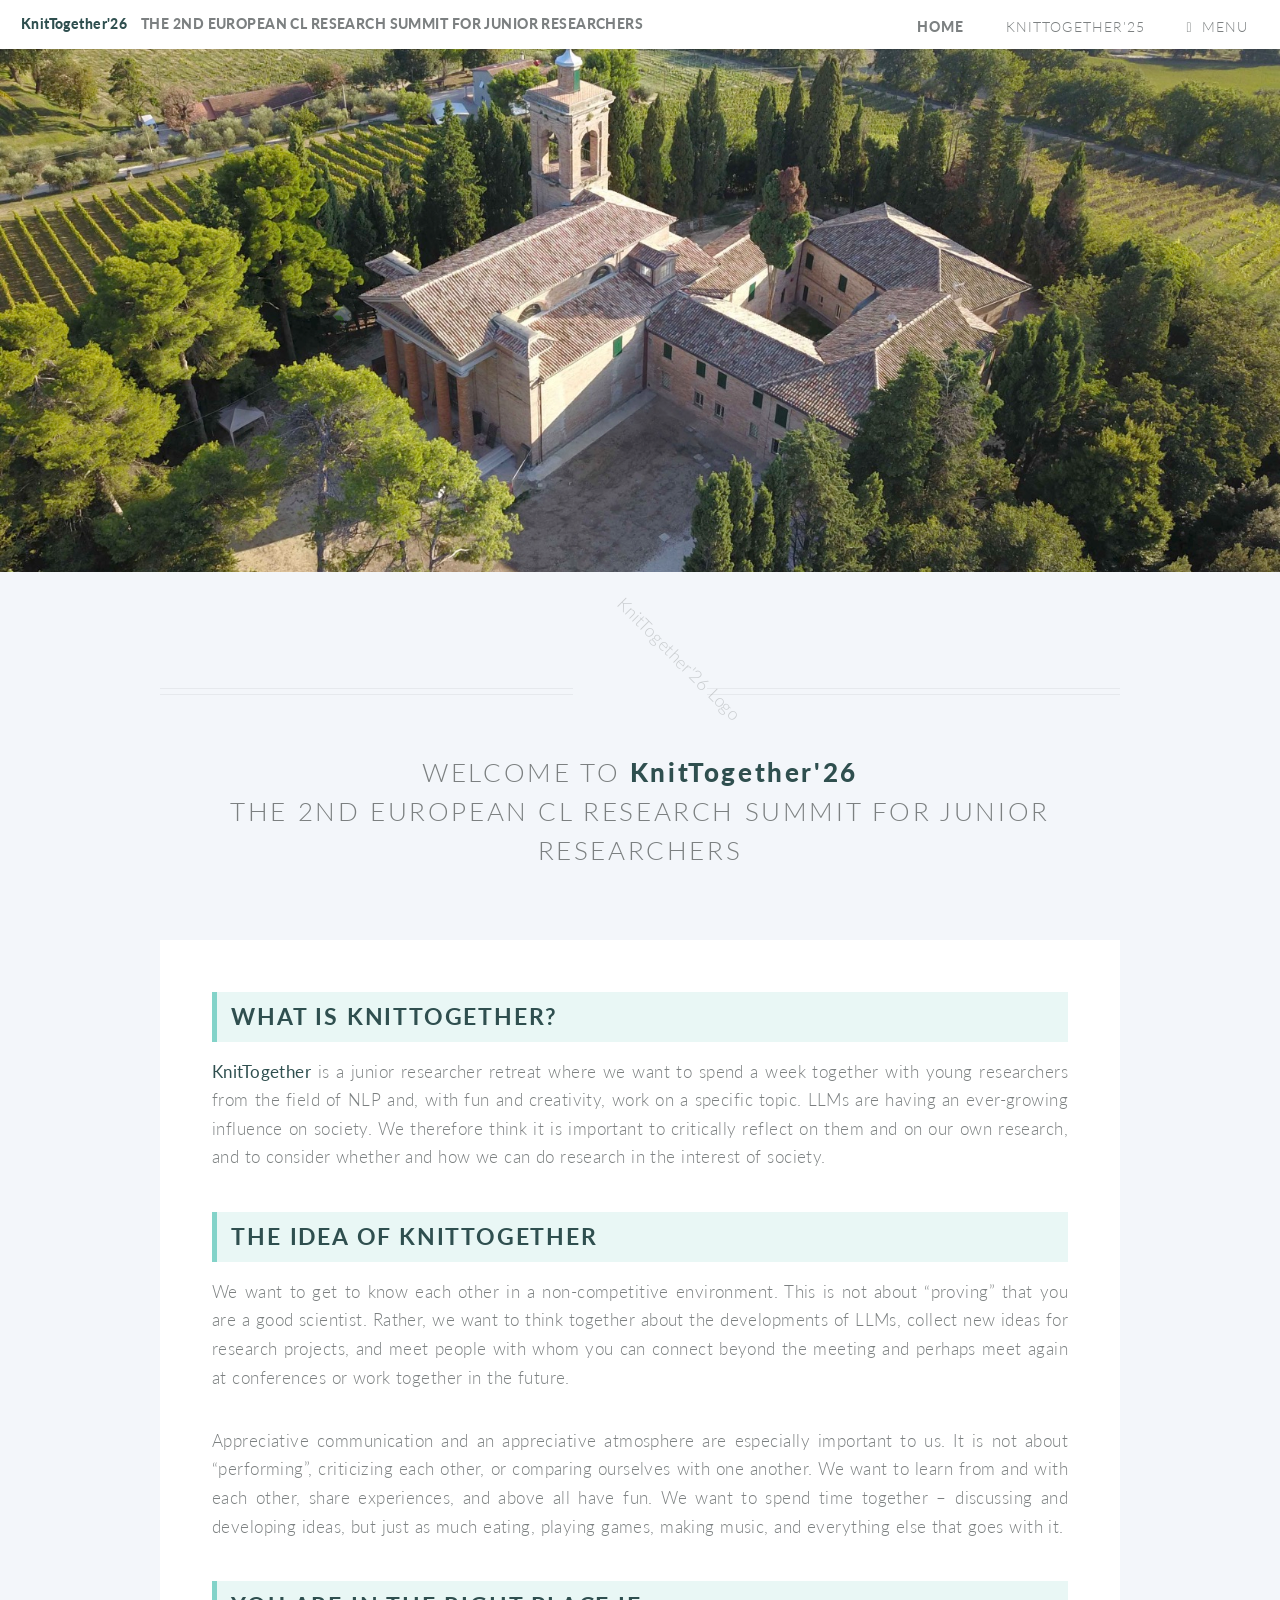
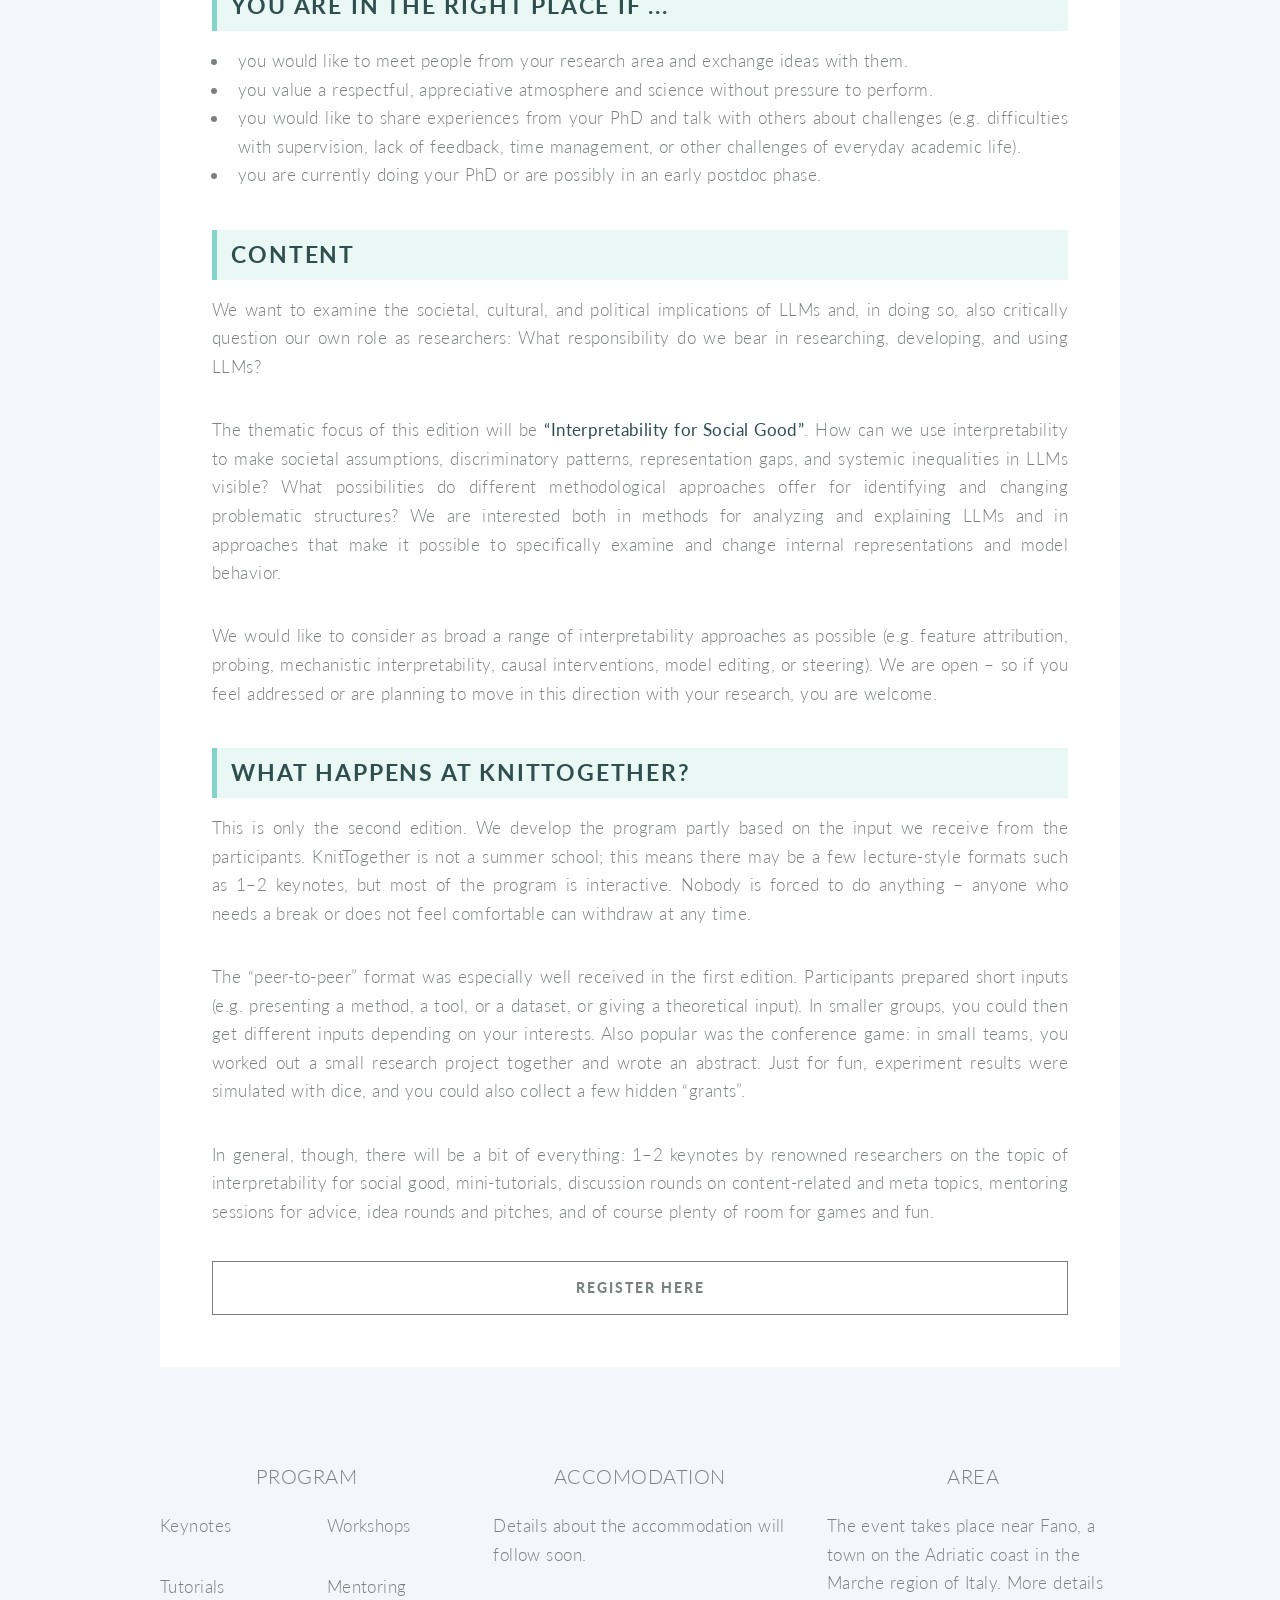
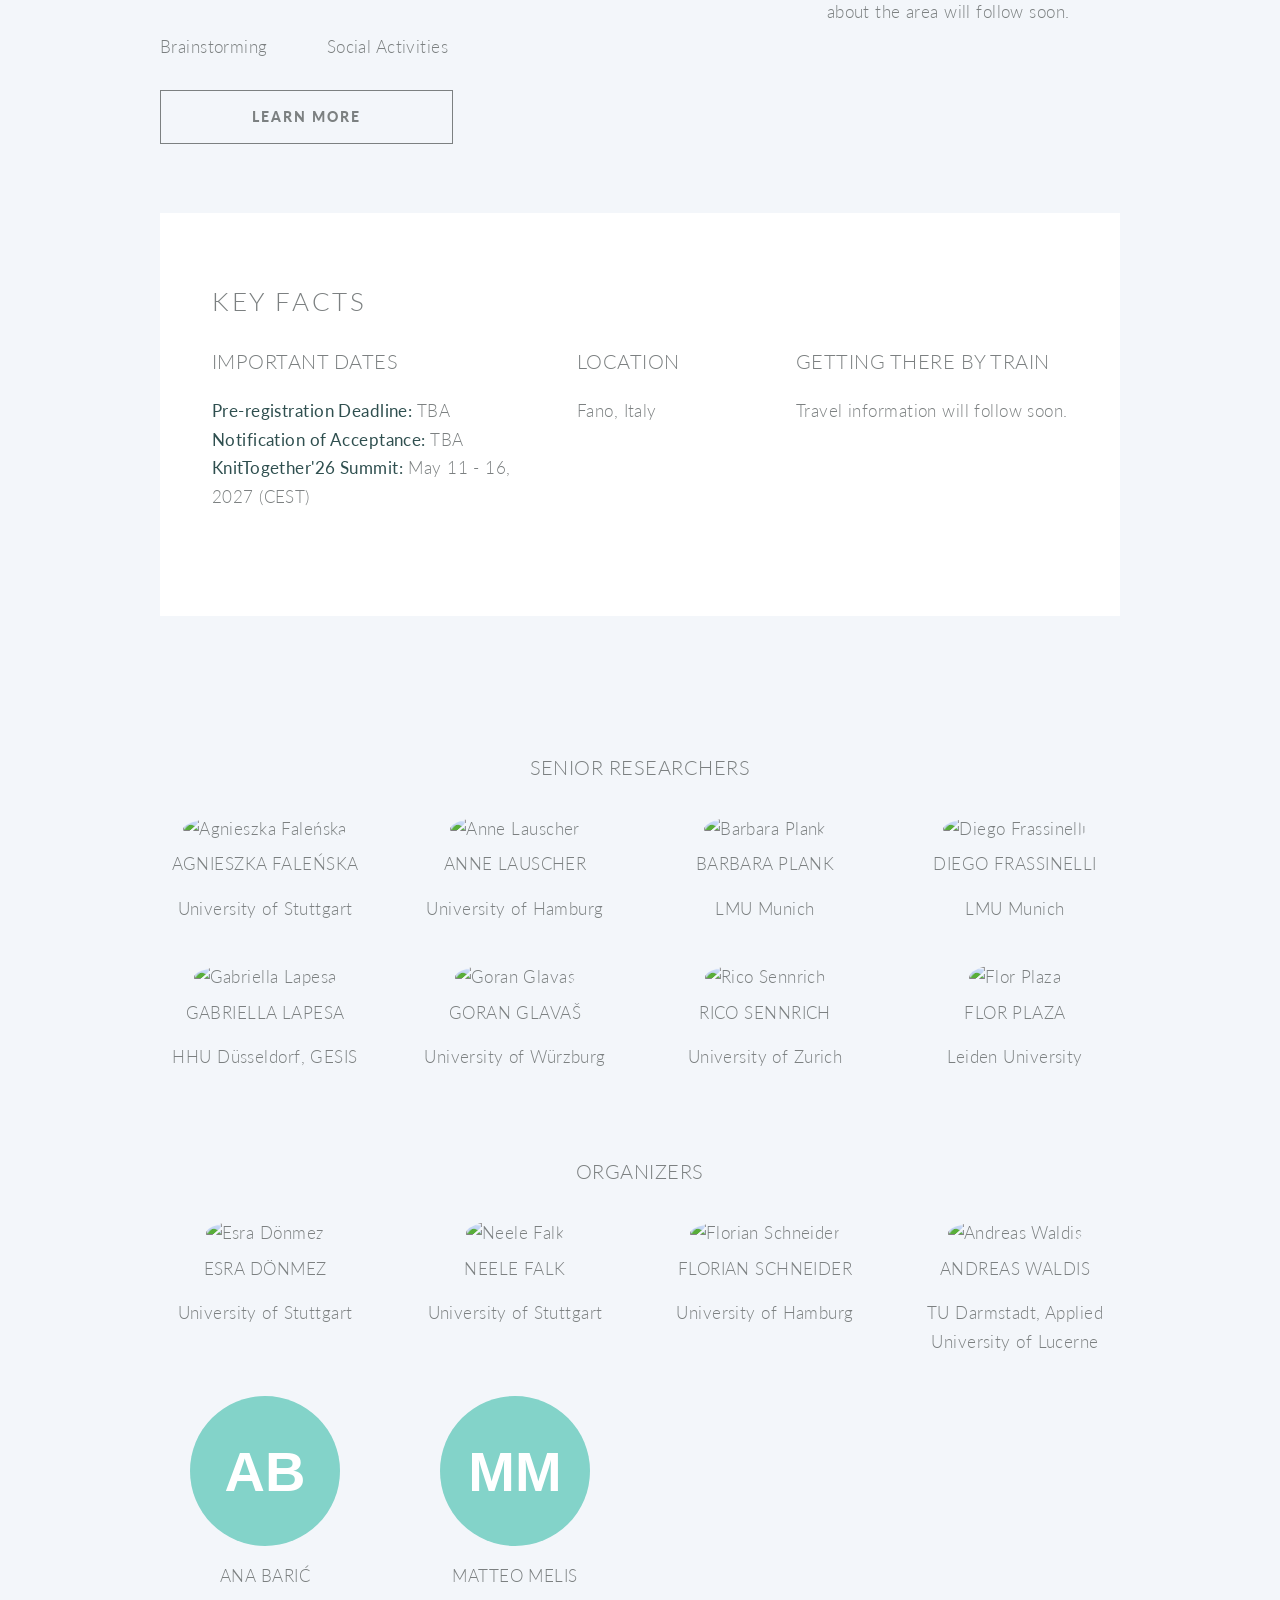
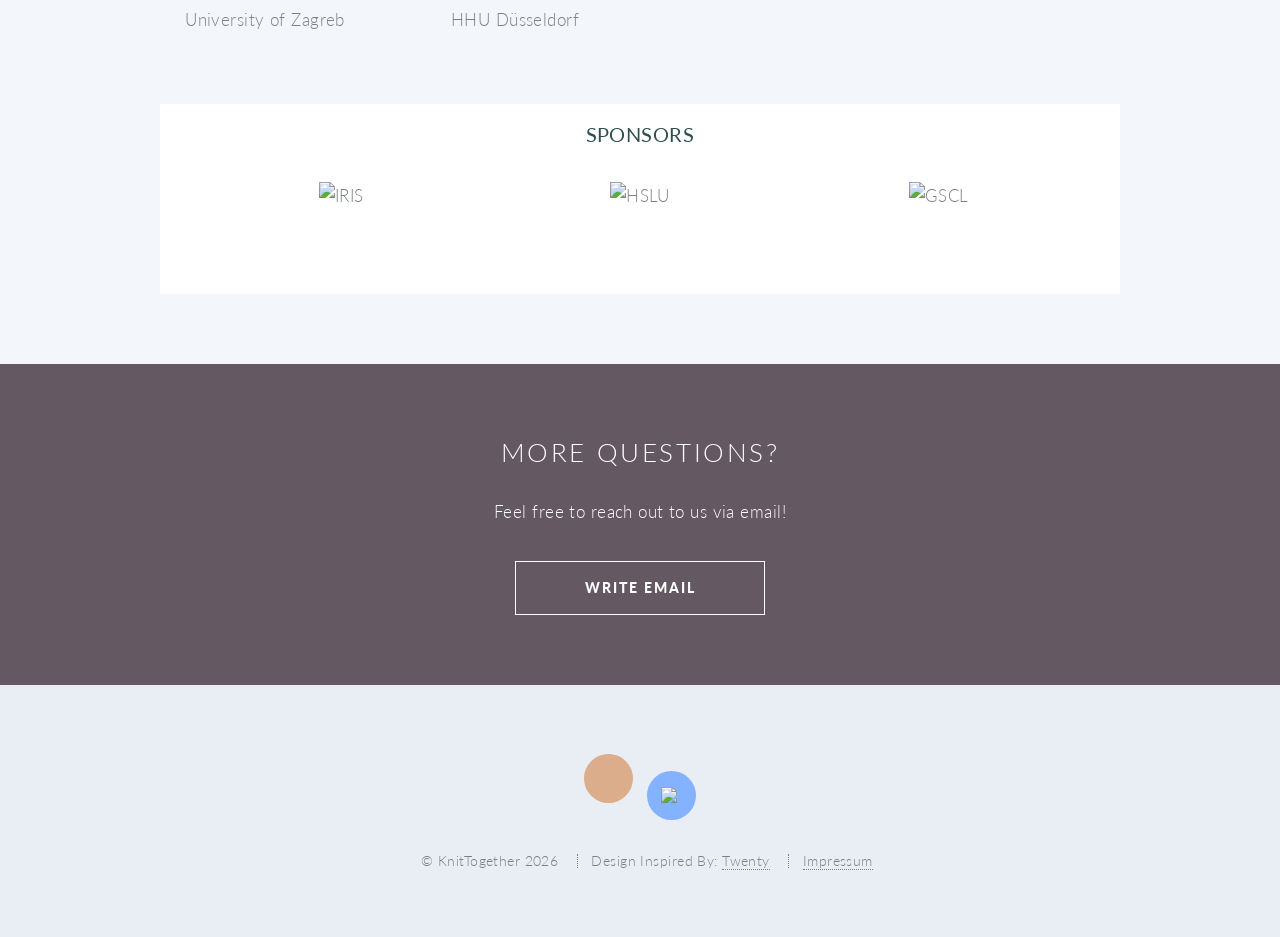
==== index.html @ 00407607 "Update dates to May 11-16, 2027 and location to Fano, Italy Co-Authored-By: Claude Opus 5.5 <noreply" ====
<!DOCTYPE html>
<!--
	Twenty by HTML5 UP
	html5up.net | @ajlkn
	Free for personal and commercial use under the CCA 3.0 license (html5up.net/license)
-->
<html>
  <head>
    <title>KnitTogether'26</title>
    <meta charset="utf-8" />
    <meta name="viewport" content="width=device-width, initial-scale=1, user-scalable=no" />
    <link rel="stylesheet" href="assets/css/main.css" />
    <noscript>
      <link rel="stylesheet" href="assets/css/noscript.css" />
    </noscript>
  </head>

  <body class="index is-preload">
    <div id="page-wrapper">
      <!-- Header -->
      <header id="header">
        <h1 id="logo">
          <a href="index.html">
            <strong style="font-weight: 900; text-transform: none">KnitTogether'26</strong>&nbsp;&nbsp;&nbsp; The 2nd
            European CL Research Summit for Junior Researchers
          </a>
        </h1>
        <nav id="nav">
          <ul>
            <li class="current"><a href="index.html">Home</a></li>
            <li><a href="https://knittogether.github.io/kt25/">KnitTogether'25</a></li>
            <li class="submenu">
              <a href="#">Menu</a>
              <ul>
                <li><a href="program.html">Program</a></li>
                <li><a href="registration.html">Registration</a></li>
              </ul>
            </li>
          </ul>
        </nav>
      </header>

      <!-- Banner -->
      <section id="banner">
        <div class="inner">
          <header>
            <h2 style="text-transform: none">KnitTogether'26</h2>
          </header>
          <p>
            May 11 - 16, 2027
            <br />
            Fano, Italy
            <br />
          </p>
          <footer>
            <ul class="buttons stacked">
              <li>
                <a href="#main" class="button fit scrolly">Tell Me More</a>
              </li>
            </ul>
          </footer>
        </div>
      </section>

      <!-- Main -->
      <article id="main">
        <header class="special container">
          <span>
            <img
              class="icon featured align-with-lines"
              src="images/knot.svg"
              alt="KnitTogether'26 Logo"
              style="top: -2rem; rotate: 45deg"
            />
          </span>
          <h2>
            Welcome to
            <span style="text-transform: none"><strong style="font-weight: 900">KnitTogether'26</strong></span
            ><br />The 2nd European CL Research Summit for Junior Researchers
          </h2>
        </header>

        <section class="wrapper style4 container">
          <div style="text-align: justify">
          <h3 class="desc-heading">What is KnitTogether?</h3>
          <p>
            <strong>KnitTogether</strong> is a junior researcher retreat where we want to spend a week together with
            young researchers from the field of NLP and, with fun and creativity, work on a specific topic. LLMs are
            having an ever-growing influence on society. We therefore think it is important to critically reflect on
            them and on our own research, and to consider whether and how we can do research in the interest of
            society.
          </p>

          <h3 class="desc-heading">The Idea of KnitTogether</h3>
          <p>
            We want to get to know each other in a non-competitive environment. This is not about “proving” that you
            are a good scientist. Rather, we want to think together about the developments of LLMs, collect new ideas
            for research projects, and meet people with whom you can connect beyond the meeting and perhaps meet
            again at conferences or work together in the future.
          </p>
          <p>
            Appreciative communication and an appreciative atmosphere are especially important to us. It is not about
            “performing”, criticizing each other, or comparing ourselves with one another. We want to learn from and
            with each other, share experiences, and above all have fun. We want to spend time together – discussing
            and developing ideas, but just as much eating, playing games, making music, and everything else that goes
            with it.
          </p>

          <h3 class="desc-heading">You are in the right place if ...</h3>
          <ul>
            <li>you would like to meet people from your research area and exchange ideas with them.</li>
            <li>you value a respectful, appreciative atmosphere and science without pressure to perform.</li>
            <li>
              you would like to share experiences from your PhD and talk with others about challenges (e.g.
              difficulties with supervision, lack of feedback, time management, or other challenges of everyday
              academic life).
            </li>
            <li>you are currently doing your PhD or are possibly in an early postdoc phase.</li>
          </ul>

          <h3 class="desc-heading">Content</h3>
          <p>
            We want to examine the societal, cultural, and political implications of LLMs and, in doing so, also
            critically question our own role as researchers: What responsibility do we bear in researching,
            developing, and using LLMs?
          </p>
          <p>
            The thematic focus of this edition will be <strong>“Interpretability for Social Good”</strong>. How can we
            use interpretability to make societal assumptions, discriminatory patterns, representation gaps, and
            systemic inequalities in LLMs visible? What possibilities do different methodological approaches offer
            for identifying and changing problematic structures? We are interested both in methods for analyzing and
            explaining LLMs and in approaches that make it possible to specifically examine and change internal
            representations and model behavior.
          </p>
          <p>
            We would like to consider as broad a range of interpretability approaches as possible (e.g. feature
            attribution, probing, mechanistic interpretability, causal interventions, model editing, or steering).
            We are open – so if you feel addressed or are planning to move in this direction with your research, you
            are welcome.
          </p>

          <h3 class="desc-heading">What Happens at KnitTogether?</h3>
          <p>
            This is only the second edition. We develop the program partly based on the input we receive from the
            participants. KnitTogether is not a summer school; this means there may be a few lecture-style formats
            such as 1–2 keynotes, but most of the program is interactive. Nobody is forced to do anything – anyone
            who needs a break or does not feel comfortable can withdraw at any time.
          </p>
          <p>
            The “peer-to-peer” format was especially well received in the first edition. Participants prepared
            short inputs (e.g. presenting a method, a tool, or a dataset, or giving a theoretical input). In smaller
            groups, you could then get different inputs depending on your interests. Also popular was the
            conference game: in small teams, you worked out a small research project together and wrote an abstract.
            Just for fun, experiment results were simulated with dice, and you could also collect a few hidden
            “grants”.
          </p>
          <p>
            In general, though, there will be a bit of everything: 1–2 keynotes by renowned researchers on the topic
            of interpretability for social good, mini-tutorials, discussion rounds on content-related and meta
            topics, mentoring sessions for advice, idea rounds and pitches, and of course plenty of room for games
            and fun.
          </p>
          </div>
          <footer>
            <a href="registration.html" class="button secondary" style="width: 100%">Register Here</a>
          </footer>
        </section>

        <section class="wrapper style1 container special">
          <div class="row">
            <div class="col-4 col-12-narrower">
              <span class="icon solid featured fa-calendar-week"></span>
              <header>
                <h3>Program</h3>
              </header>
              <div style="text-align: left">
                <div class="row gtr-uniform" style="margin-bottom: 2rem">
                  <div class="col-6 col-12-narrower"><span class="icon solid fa-star"></span> Keynotes</div>
                  <div class="col-6 col-12-narrower"><span class="icon solid fa-tools"></span> Workshops</div>
                </div>
                <div class="row gtr-uniform" style="margin-bottom: 2rem">
                  <div class="col-6 col-12-narrower"><span class="icon solid fa-laptop"></span> Tutorials</div>
                  <div class="col-6 col-12-narrower">
                    <span class="icon solid fa-chalkboard-teacher"></span> Mentoring
                  </div>
                </div>
                <div class="row gtr-uniform">
                  <div class="col-6 col-12-narrower"><span class="icon solid fa-brain"></span> Brainstorming</div>
                  <div class="col-6 col-12-narrower"><span class="icon solid fa-users"></span> Social Activities</div>
                </div>
                <div class="row gtr-uniform">
                  <div class="col-12 col-12-narrower">
                    <a href="program.html" class="button secondary" style="width: 100%">Learn More</a>
                  </div>
                </div>
              </div>
            </div>
            <div class="col-4 col-12-narrower">
              <span class="icon solid featured fa-home"></span>
              <header>
                <h3>Accomodation</h3>
              </header>
              <p style="text-align: left">Details about the accommodation will follow soon.</p>
            </div>
            <div class="col-4 col-12-narrower">
              <span class="icon solid featured fa-map-marker-alt"></span>
              <header>
                <h3>Area</h3>
              </header>
              <p style="text-align: left">
                The event takes place near Fano, a town on the Adriatic coast in the Marche region of Italy. More
                details about the area will follow soon.
              </p>
            </div>
          </div>
        </section>

        <section class="wrapper style3 container special-alt">
          <header>
            <h2>Key Facts</h2>
          </header>
          <div class="row gtr-50 aln-center">
            <div class="col-5 col-12-narrower">
              <h3><span class="icon solid fa-calendar"></span> Important Dates</h3>
              <p>
                <strong>Pre-registration Deadline:</strong> TBA
                <br />
                <strong>Notification of Acceptance:</strong> TBA
                <br />
                <strong>KnitTogether'26 Summit:</strong> May 11 - 16, 2027 (CEST)
              </p>
            </div>
            <div class="col-3 col-12-narrower imp-narrower">
              <h3><span class="icon solid fa-location-arrow"></span> Location</h3>
              <p>
                Fano, Italy
              </p>
            </div>
            <div class="col-4 col-12-narrower imp-narrower">
              <h3><span class="icon solid fa-train"></span> Getting There By Train</h3>
              <p>Travel information will follow soon.</p>
            </div>
          </div>
        </section>
      </article>

      <!-- Mentors -->
      <section class="wrapper style1 container" style="padding-top: 1rem">
        <div class="row gtr-uniform" style="margin-bottom: 2rem">
          <div class="col-12" style="text-align: center">
            <h3>Senior Researchers</h3>
          </div>
        </div>
        <div id="senior-researchers" class="row gtr-uniform" style="margin-bottom: 2rem">
          <div class="senior col-3" style="text-align: center">
            <img src="images/agnieszka_falenska.jpg" alt="Agnieszka Faleńska" class="organizer-img" />
            <h4>Agnieszka Faleńska</h4>
            <p>University of Stuttgart</p>
          </div>
          <div class="senior col-3" style="text-align: center">
            <img src="images/anne_lauscher.jpg" alt="Anne Lauscher" class="organizer-img" />
            <h4>Anne Lauscher</h4>
            <p>University of Hamburg</p>
          </div>
          <div class="senior col-3" style="text-align: center">
            <img src="images/barbara_plank.jpg" alt="Barbara Plank" class="organizer-img" />
            <h4>Barbara Plank</h4>
            <p>LMU Munich</p>
          </div>
          <div class="senior col-3" style="text-align: center">
            <img src="images/diego_frassinelli.png" alt="Diego Frassinelli" class="organizer-img" />
            <h4>Diego Frassinelli</h4>
            <p>LMU Munich</p>
          </div>
          <div class="senior col-3" style="text-align: center">
            <img src="images/gabriella_lapesa.jpg" alt="Gabriella Lapesa" class="organizer-img" />
            <h4>Gabriella Lapesa</h4>
            <p>HHU Düsseldorf, GESIS</p>
          </div>
          <div class="senior col-3" style="text-align: center">
            <img src="images/goran_glavas.jpg" alt="Goran Glavaš" class="organizer-img" />
            <h4>Goran Glavaš</h4>
            <p>University of Würzburg</p>
          </div>
          <div class="senior col-3" style="text-align: center">
            <img src="images/rico_sennrich.jpeg" alt="Rico Sennrich" class="organizer-img" />
            <h4>Rico Sennrich</h4>
            <p>University of Zurich</p>
          </div>
          <div class="senior col-3" style="text-align: center">
            <img src="images/flor_plaza.png" alt="Flor Plaza" class="organizer-img" />
            <h4>Flor Plaza</h4>
            <p>Leiden University</p>
          </div>
        </div>
      </section>

      <!-- ORGANIZERS -->
      <section class="wrapper style1 container" style="padding-top: 1rem">
        <div class="row gtr-uniform" style="margin-bottom: 2rem">
          <div class="col-12" style="text-align: center">
            <h3>Organizers</h3>
          </div>
        </div>
        <div id="organizers" class="row gtr-uniform" style="margin-bottom: 2rem">
          <div class="organizer col-3" style="text-align: center">
            <img src="images/esra.jpg" alt="Esra Dönmez" class="organizer-img" />
            <h4>Esra Dönmez</h4>
            <p>University of Stuttgart</p>
          </div>
          <div class="organizer col-3" style="text-align: center">
            <img src="images/neele.jpeg" alt="Neele Falk" class="organizer-img" />
            <h4>Neele Falk</h4>
            <p>University of Stuttgart</p>
          </div>
          <div class="organizer col-3" style="text-align: center">
            <img src="images/florian.png" alt="Florian Schneider" class="organizer-img" />
            <h4>Florian Schneider</h4>
            <p>University of Hamburg</p>
          </div>
          <div class="organizer col-3" style="text-align: center">
            <img src="images/andreas.jpg" alt="Andreas Waldis" class="organizer-img" />
            <h4>Andreas Waldis</h4>
            <p>TU Darmstadt, Applied University of Lucerne</p>
          </div>
          <div class="organizer col-3" style="text-align: center">
            <img src="images/ana_baric.svg" alt="Ana Barić" class="organizer-img" />
            <h4>Ana Barić</h4>
            <p>University of Zagreb</p>
          </div>
          <div class="organizer col-3" style="text-align: center">
            <img src="images/matteo_melis.svg" alt="Matteo Melis" class="organizer-img" />
            <h4>Matteo Melis</h4>
            <p>HHU Düsseldorf</p>
          </div>
        </div>
      </section>

      <!-- SPONSORS -->
      <section class="wrapper style4 container" style="padding-top: 1rem">
        <div class="row gtr-uniform" style="margin-bottom: 2rem">
          <div class="col-12" style="text-align: center">
            <h3>Sponsors</h3>
          </div>
        </div>
        <div class="row gtr-uniform" style="margin-bottom: 2rem">
          <div class="col-4">
            <div class="sponsor-container">
              <img src="images/iris_logo.png" alt="IRIS" class="sponsor-img" />
            </div>
          </div>
          <div class="col-4">
            <div class="sponsor-container">
              <img src="images/HSLU_logo.png" alt="HSLU" class="sponsor-img" />
            </div>
          </div>
          <div class="col-4">
            <div class="sponsor-container">
              <img src="images/gscl_logo.svg" alt="GSCL" class="sponsor-img" />
            </div>
          </div>
        </div>
      </section>

      <section id="cta">
        <header>
          <h2>More questions?</h2>
          <p>Feel free to reach out to us via email!</p>
        </header>
        <footer>
          <ul class="buttons">
            <li>
              <a href="mailto:knittogethernlp@gmail.com" class="button secondary">Write Email</a>
            </li>
          </ul>
        </footer>
      </section>

      <!-- Footer -->
      <footer id="footer">
        <ul class="icons">
          <li>
            <a href="https://github.com/knittogether2/kt26" class="icon brands circle fa-github"
              ><span class="label">Github</span></a
            >
          </li>
          <li>
            <a href="https://bsky.app/profile/knittogethernlp.bsky.social" class="icon circle bluesky">
              <span class="label">BlueSky</span>
              <img src="images/bluesky_logo.svg" alt="BlueSky" />
            </a>
          </li>
        </ul>
        <ul class="copyright">
          <li>&copy; KnitTogether 2026</li>
          <li>Design Inspired By: <a href="https://html5up.net/twenty">Twenty</a></li>
          <li><a href="impressum.html">Impressum</a></li>
        </ul>
      </footer>
    </div>

    <!-- Scripts -->
    <script src="assets/js/jquery.min.js"></script>
    <script src="assets/js/jquery.dropotron.min.js"></script>
    <script src="assets/js/jquery.scrolly.min.js"></script>
    <script src="assets/js/jquery.scrollex.min.js"></script>
    <script src="assets/js/browser.min.js"></script>
    <script src="assets/js/breakpoints.min.js"></script>
    <script src="assets/js/util.js"></script>
    <script src="assets/js/main.js"></script>

    <script>
      $(document).ready(function () {
        function shufflePeople(containerId, peopleClass) {
          var people = $(containerId + " " + peopleClass).get();

          // Shuffle the array using Fisher-Yates algorithm
          for (var i = people.length - 1; i > 0; i--) {
            var j = Math.floor(Math.random() * (i + 1));
            var temp = people[i];
            people[i] = people[j];
            people[j] = temp;
          }

          $(containerId).addClass("shuffling");

          setTimeout(function () {
            $.each(people, function (index, senior) {
              $(containerId).append(senior);
            });
            $(containerId).removeClass("shuffling");
          }, 300);
        }

        setInterval(function () {
          shufflePeople("#senior-researchers", ".senior");
        }, 10000);

        setInterval(function () {
          shufflePeople("#organizers", ".organizer");
        }, 10000);
      });
    </script>
  </body>
</html>
---- assets/css/main.css ----
@import url("fontawesome-all.min.css");
@import url("https://fonts.googleapis.com/css?family=Lato:300,400,900");

/*
	Twenty by HTML5 UP
	html5up.net | @ajlkn
	Free for personal and commercial use under the CCA 3.0 license (html5up.net/license)
*/

html,
body,
div,
span,
applet,
object,
iframe,
h1,
h2,
h3,
h4,
h5,
h6,
p,
blockquote,
pre,
a,
abbr,
acronym,
address,
big,
cite,
code,
del,
dfn,
em,
img,
ins,
kbd,
q,
s,
samp,
small,
strike,
strong,
sub,
sup,
tt,
var,
b,
u,
i,
center,
dl,
dt,
dd,
ol,
ul,
li,
fieldset,
form,
label,
legend,
table,
caption,
tbody,
tfoot,
thead,
tr,
th,
td,
article,
aside,
canvas,
details,
embed,
figure,
figcaption,
footer,
header,
hgroup,
menu,
nav,
output,
ruby,
section,
summary,
time,
mark,
audio,
video {
  margin: 0;
  padding: 0;
  border: 0;
  font-size: 100%;
  font: inherit;
  vertical-align: baseline;
}

article,
aside,
details,
figcaption,
figure,
footer,
header,
hgroup,
menu,
nav,
section {
  display: block;
}

body {
  line-height: 1;
}

ol,
ul {
  list-style: none;
}

blockquote,
q {
  quotes: none;
}

blockquote:before,
blockquote:after,
q:before,
q:after {
  content: "";
  content: none;
}

table {
  border-collapse: collapse;
  border-spacing: 0;
}

body {
  -webkit-text-size-adjust: none;
}

mark {
  background-color: transparent;
  color: inherit;
}

input::-moz-focus-inner {
  border: 0;
  padding: 0;
}

input,
select,
textarea {
  -moz-appearance: none;
  -webkit-appearance: none;
  -ms-appearance: none;
  appearance: none;
}

/* Basic */

html {
  box-sizing: border-box;
}

*,
*:before,
*:after {
  box-sizing: inherit;
}

body {
  background: #f3f6fa;
}

body.is-preload *,
body.is-preload *:before,
body.is-preload *:after {
  -moz-animation: none !important;
  -webkit-animation: none !important;
  -ms-animation: none !important;
  animation: none !important;
  -moz-transition: none !important;
  -webkit-transition: none !important;
  -ms-transition: none !important;
  transition: none !important;
}

body,
input,
select,
textarea {
  color: #7c8081;
  font-family: "Lato", sans-serif;
  font-size: 15pt;
  font-weight: 300;
  letter-spacing: 0.025em;
  line-height: 1.75em;
}

a {
  -moz-transition: color 0.2s ease-in-out, border-color 0.2s ease-in-out, background-color 0.2s ease-in-out;
  -webkit-transition: color 0.2s ease-in-out, border-color 0.2s ease-in-out, background-color 0.2s ease-in-out;
  -ms-transition: color 0.2s ease-in-out, border-color 0.2s ease-in-out, background-color 0.2s ease-in-out;
  transition: color 0.2s ease-in-out, border-color 0.2s ease-in-out, background-color 0.2s ease-in-out;
  color: #3fb1a3;
  text-decoration: none;
  border-bottom: dotted 1px;
}

a:hover {
  border-bottom-color: transparent;
}

strong,
b {
  font-weight: 400;
  color: darkslategray;
}

p,
ul,
ol,
dl,
table,
blockquote {
  margin: 0 0 2em 0;
}

h1,
h2,
h3,
h4,
h5,
h6 {
  color: inherit;
  font-weight: 300;
  line-height: 1.75em;
  margin-bottom: 1em;
  text-transform: uppercase;
}

h1 a,
h2 a,
h3 a,
h4 a,
h5 a,
h6 a {
  color: inherit;
  text-decoration: none;
  border: 0;
}

h2 {
  font-size: 1.5em;
  letter-spacing: 0.1em;
}

h3 {
  font-size: 1.15em;
  letter-spacing: 0.025em;
}

sub {
  font-size: 0.8em;
  position: relative;
  top: 0.5em;
}

sup {
  font-size: 0.8em;
  position: relative;
  top: -0.5em;
}

hr {
  border-top: solid 1px rgba(124, 128, 129, 0.2);
  border: 0;
  margin-bottom: 1.5em;
}

blockquote {
  border-left: solid 0.5em rgba(124, 128, 129, 0.2);
  font-style: italic;
  padding: 1em 0 1em 2em;
}

/* Container */

.container {
  margin: 0 auto;
  max-width: 100%;
  width: 1400px;
}

.container.medium {
  width: 1050px;
}

@media screen and (max-width: 1680px) {
  .container {
    width: 1200px;
  }

  .container.medium {
    width: 900px;
  }
}

@media screen and (max-width: 1280px) {
  .container {
    width: 960px;
  }

  .container.medium {
    width: 735px;
  }
}

@media screen and (max-width: 980px) {
  .container {
    width: 95%;
  }

  .container.medium {
    width: 71.25%;
  }
}

@media screen and (max-width: 840px) {
  .container {
    width: 95%;
  }

  .container.medium {
    width: 95%;
  }
}

@media screen and (max-width: 736px) {
  .container {
    width: 100%;
  }

  .container.medium {
    width: 100%;
  }
}

/* Row */

.row {
  display: flex;
  flex-wrap: wrap;
  box-sizing: border-box;
  align-items: stretch;
}

.row > * {
  box-sizing: border-box;
}

.row.gtr-uniform > * > :last-child {
  margin-bottom: 0;
}

.row.aln-left {
  justify-content: flex-start;
}

.row.aln-center {
  justify-content: center;
}

.row.aln-right {
  justify-content: flex-end;
}

.row.aln-top {
  align-items: flex-start;
}

.row.aln-middle {
  align-items: center;
}

.row.aln-bottom {
  align-items: flex-end;
}

.row > .imp {
  order: -1;
}

.row > .col-1 {
  width: 8.33333%;
}

.row > .off-1 {
  margin-left: 8.33333%;
}

.row > .col-2 {
  width: 16.66667%;
}

.row > .off-2 {
  margin-left: 16.66667%;
}

.row > .col-3 {
  width: 25%;
}

.row > .off-3 {
  margin-left: 25%;
}

.row > .col-4 {
  width: 33.33333%;
}

.row > .off-4 {
  margin-left: 33.33333%;
}

.row > .col-5 {
  width: 41.66667%;
}

.row > .off-5 {
  margin-left: 41.66667%;
}

.row > .col-6 {
  width: 50%;
}

.row > .off-6 {
  margin-left: 50%;
}

.row > .col-7 {
  width: 58.33333%;
}

.row > .off-7 {
  margin-left: 58.33333%;
}

.row > .col-8 {
  width: 66.66667%;
}

.row > .off-8 {
  margin-left: 66.66667%;
}

.row > .col-9 {
  width: 75%;
}

.row > .off-9 {
  margin-left: 75%;
}

.row > .col-10 {
  width: 83.33333%;
}

.row > .off-10 {
  margin-left: 83.33333%;
}

.row > .col-11 {
  width: 91.66667%;
}

.row > .off-11 {
  margin-left: 91.66667%;
}

.row > .col-12 {
  width: 100%;
}

.row > .off-12 {
  margin-left: 100%;
}

.row.gtr-0 {
  margin-top: 0px;
  margin-left: 0px;
}

.row.gtr-0 > * {
  padding: 0px 0 0 0px;
}

.row.gtr-0.gtr-uniform {
  margin-top: 0px;
}

.row.gtr-0.gtr-uniform > * {
  padding-top: 0px;
}

.row.gtr-25 {
  margin-top: -12.5px;
  margin-left: -12.5px;
}

.row.gtr-25 > * {
  padding: 12.5px 0 0 12.5px;
}

.row.gtr-25.gtr-uniform {
  margin-top: -12.5px;
}

.row.gtr-25.gtr-uniform > * {
  padding-top: 12.5px;
}

.row.gtr-50 {
  margin-top: -25px;
  margin-left: -25px;
}

.row.gtr-50 > * {
  padding: 25px 0 0 25px;
}

.row.gtr-50.gtr-uniform {
  margin-top: -25px;
}

.row.gtr-50.gtr-uniform > * {
  padding-top: 25px;
}

.row {
  margin-top: -50px;
  margin-left: -50px;
}

.row > * {
  padding: 50px 0 0 50px;
}

.row.gtr-uniform {
  margin-top: -50px;
}

.row.gtr-uniform > * {
  padding-top: 50px;
}

.row.gtr-150 {
  margin-top: -75px;
  margin-left: -75px;
}

.row.gtr-150 > * {
  padding: 75px 0 0 75px;
}

.row.gtr-150.gtr-uniform {
  margin-top: -75px;
}

.row.gtr-150.gtr-uniform > * {
  padding-top: 75px;
}

.row.gtr-200 {
  margin-top: -100px;
  margin-left: -100px;
}

.row.gtr-200 > * {
  padding: 100px 0 0 100px;
}

.row.gtr-200.gtr-uniform {
  margin-top: -100px;
}

.row.gtr-200.gtr-uniform > * {
  padding-top: 100px;
}

@media screen and (max-width: 1680px) {
  .row {
    display: flex;
    flex-wrap: wrap;
    box-sizing: border-box;
    align-items: stretch;
  }

  .row > * {
    box-sizing: border-box;
  }

  .row.gtr-uniform > * > :last-child {
    margin-bottom: 0;
  }

  .row.aln-left {
    justify-content: flex-start;
  }

  .row.aln-center {
    justify-content: center;
  }

  .row.aln-right {
    justify-content: flex-end;
  }

  .row.aln-top {
    align-items: flex-start;
  }

  .row.aln-middle {
    align-items: center;
  }

  .row.aln-bottom {
    align-items: flex-end;
  }

  .row > .imp-wide {
    order: -1;
  }

  .row > .col-1-wide {
    width: 8.33333%;
  }

  .row > .off-1-wide {
    margin-left: 8.33333%;
  }

  .row > .col-2-wide {
    width: 16.66667%;
  }

  .row > .off-2-wide {
    margin-left: 16.66667%;
  }

  .row > .col-3-wide {
    width: 25%;
  }

  .row > .off-3-wide {
    margin-left: 25%;
  }

  .row > .col-4-wide {
    width: 33.33333%;
  }

  .row > .off-4-wide {
    margin-left: 33.33333%;
  }

  .row > .col-5-wide {
    width: 41.66667%;
  }

  .row > .off-5-wide {
    margin-left: 41.66667%;
  }

  .row > .col-6-wide {
    width: 50%;
  }

  .row > .off-6-wide {
    margin-left: 50%;
  }

  .row > .col-7-wide {
    width: 58.33333%;
  }

  .row > .off-7-wide {
    margin-left: 58.33333%;
  }

  .row > .col-8-wide {
    width: 66.66667%;
  }

  .row > .off-8-wide {
    margin-left: 66.66667%;
  }

  .row > .col-9-wide {
    width: 75%;
  }

  .row > .off-9-wide {
    margin-left: 75%;
  }

  .row > .col-10-wide {
    width: 83.33333%;
  }

  .row > .off-10-wide {
    margin-left: 83.33333%;
  }

  .row > .col-11-wide {
    width: 91.66667%;
  }

  .row > .off-11-wide {
    margin-left: 91.66667%;
  }

  .row > .col-12-wide {
    width: 100%;
  }

  .row > .off-12-wide {
    margin-left: 100%;
  }

  .row.gtr-0 {
    margin-top: 0px;
    margin-left: 0px;
  }

  .row.gtr-0 > * {
    padding: 0px 0 0 0px;
  }

  .row.gtr-0.gtr-uniform {
    margin-top: 0px;
  }

  .row.gtr-0.gtr-uniform > * {
    padding-top: 0px;
  }

  .row.gtr-25 {
    margin-top: -10px;
    margin-left: -10px;
  }

  .row.gtr-25 > * {
    padding: 10px 0 0 10px;
  }

  .row.gtr-25.gtr-uniform {
    margin-top: -10px;
  }

  .row.gtr-25.gtr-uniform > * {
    padding-top: 10px;
  }

  .row.gtr-50 {
    margin-top: -20px;
    margin-left: -20px;
  }

  .row.gtr-50 > * {
    padding: 20px 0 0 20px;
  }

  .row.gtr-50.gtr-uniform {
    margin-top: -20px;
  }

  .row.gtr-50.gtr-uniform > * {
    padding-top: 20px;
  }

  .row {
    margin-top: -40px;
    margin-left: -40px;
  }

  .row > * {
    padding: 40px 0 0 40px;
  }

  .row.gtr-uniform {
    margin-top: -40px;
  }

  .row.gtr-uniform > * {
    padding-top: 40px;
  }

  .row.gtr-150 {
    margin-top: -60px;
    margin-left: -60px;
  }

  .row.gtr-150 > * {
    padding: 60px 0 0 60px;
  }

  .row.gtr-150.gtr-uniform {
    margin-top: -60px;
  }

  .row.gtr-150.gtr-uniform > * {
    padding-top: 60px;
  }

  .row.gtr-200 {
    margin-top: -80px;
    margin-left: -80px;
  }

  .row.gtr-200 > * {
    padding: 80px 0 0 80px;
  }

  .row.gtr-200.gtr-uniform {
    margin-top: -80px;
  }

  .row.gtr-200.gtr-uniform > * {
    padding-top: 80px;
  }
}

@media screen and (max-width: 1280px) {
  .row {
    display: flex;
    flex-wrap: wrap;
    box-sizing: border-box;
    align-items: stretch;
  }

  .row > * {
    box-sizing: border-box;
  }

  .row.gtr-uniform > * > :last-child {
    margin-bottom: 0;
  }

  .row.aln-left {
    justify-content: flex-start;
  }

  .row.aln-center {
    justify-content: center;
  }

  .row.aln-right {
    justify-content: flex-end;
  }

  .row.aln-top {
    align-items: flex-start;
  }

  .row.aln-middle {
    align-items: center;
  }

  .row.aln-bottom {
    align-items: flex-end;
  }

  .row > .imp-normal {
    order: -1;
  }

  .row > .col-1-normal {
    width: 8.33333%;
  }

  .row > .off-1-normal {
    margin-left: 8.33333%;
  }

  .row > .col-2-normal {
    width: 16.66667%;
  }

  .row > .off-2-normal {
    margin-left: 16.66667%;
  }

  .row > .col-3-normal {
    width: 25%;
  }

  .row > .off-3-normal {
    margin-left: 25%;
  }

  .row > .col-4-normal {
    width: 33.33333%;
  }

  .row > .off-4-normal {
    margin-left: 33.33333%;
  }

  .row > .col-5-normal {
    width: 41.66667%;
  }

  .row > .off-5-normal {
    margin-left: 41.66667%;
  }

  .row > .col-6-normal {
    width: 50%;
  }

  .row > .off-6-normal {
    margin-left: 50%;
  }

  .row > .col-7-normal {
    width: 58.33333%;
  }

  .row > .off-7-normal {
    margin-left: 58.33333%;
  }

  .row > .col-8-normal {
    width: 66.66667%;
  }

  .row > .off-8-normal {
    margin-left: 66.66667%;
  }

  .row > .col-9-normal {
    width: 75%;
  }

  .row > .off-9-normal {
    margin-left: 75%;
  }

  .row > .col-10-normal {
    width: 83.33333%;
  }

  .row > .off-10-normal {
    margin-left: 83.33333%;
  }

  .row > .col-11-normal {
    width: 91.66667%;
  }

  .row > .off-11-normal {
    margin-left: 91.66667%;
  }

  .row > .col-12-normal {
    width: 100%;
  }

  .row > .off-12-normal {
    margin-left: 100%;
  }

  .row.gtr-0 {
    margin-top: 0px;
    margin-left: 0px;
  }

  .row.gtr-0 > * {
    padding: 0px 0 0 0px;
  }

  .row.gtr-0.gtr-uniform {
    margin-top: 0px;
  }

  .row.gtr-0.gtr-uniform > * {
    padding-top: 0px;
  }

  .row.gtr-25 {
    margin-top: -10px;
    margin-left: -10px;
  }

  .row.gtr-25 > * {
    padding: 10px 0 0 10px;
  }

  .row.gtr-25.gtr-uniform {
    margin-top: -10px;
  }

  .row.gtr-25.gtr-uniform > * {
    padding-top: 10px;
  }

  .row.gtr-50 {
    margin-top: -20px;
    margin-left: -20px;
  }

  .row.gtr-50 > * {
    padding: 20px 0 0 20px;
  }

  .row.gtr-50.gtr-uniform {
    margin-top: -20px;
  }

  .row.gtr-50.gtr-uniform > * {
    padding-top: 20px;
  }

  .row {
    margin-top: -40px;
    margin-left: -40px;
  }

  .row > * {
    padding: 40px 0 0 40px;
  }

  .row.gtr-uniform {
    margin-top: -40px;
  }

  .row.gtr-uniform > * {
    padding-top: 40px;
  }

  .row.gtr-150 {
    margin-top: -60px;
    margin-left: -60px;
  }

  .row.gtr-150 > * {
    padding: 60px 0 0 60px;
  }

  .row.gtr-150.gtr-uniform {
    margin-top: -60px;
  }

  .row.gtr-150.gtr-uniform > * {
    padding-top: 60px;
  }

  .row.gtr-200 {
    margin-top: -80px;
    margin-left: -80px;
  }

  .row.gtr-200 > * {
    padding: 80px 0 0 80px;
  }

  .row.gtr-200.gtr-uniform {
    margin-top: -80px;
  }

  .row.gtr-200.gtr-uniform > * {
    padding-top: 80px;
  }
}

@media screen and (max-width: 980px) {
  .row {
    display: flex;
    flex-wrap: wrap;
    box-sizing: border-box;
    align-items: stretch;
  }

  .row > * {
    box-sizing: border-box;
  }

  .row.gtr-uniform > * > :last-child {
    margin-bottom: 0;
  }

  .row.aln-left {
    justify-content: flex-start;
  }

  .row.aln-center {
    justify-content: center;
  }

  .row.aln-right {
    justify-content: flex-end;
  }

  .row.aln-top {
    align-items: flex-start;
  }

  .row.aln-middle {
    align-items: center;
  }

  .row.aln-bottom {
    align-items: flex-end;
  }

  .row > .imp-narrow {
    order: -1;
  }

  .row > .col-1-narrow {
    width: 8.33333%;
  }

  .row > .off-1-narrow {
    margin-left: 8.33333%;
  }

  .row > .col-2-narrow {
    width: 16.66667%;
  }

  .row > .off-2-narrow {
    margin-left: 16.66667%;
  }

  .row > .col-3-narrow {
    width: 25%;
  }

  .row > .off-3-narrow {
    margin-left: 25%;
  }

  .row > .col-4-narrow {
    width: 33.33333%;
  }

  .row > .off-4-narrow {
    margin-left: 33.33333%;
  }

  .row > .col-5-narrow {
    width: 41.66667%;
  }

  .row > .off-5-narrow {
    margin-left: 41.66667%;
  }

  .row > .col-6-narrow {
    width: 50%;
  }

  .row > .off-6-narrow {
    margin-left: 50%;
  }

  .row > .col-7-narrow {
    width: 58.33333%;
  }

  .row > .off-7-narrow {
    margin-left: 58.33333%;
  }

  .row > .col-8-narrow {
    width: 66.66667%;
  }

  .row > .off-8-narrow {
    margin-left: 66.66667%;
  }

  .row > .col-9-narrow {
    width: 75%;
  }

  .row > .off-9-narrow {
    margin-left: 75%;
  }

  .row > .col-10-narrow {
    width: 83.33333%;
  }

  .row > .off-10-narrow {
    margin-left: 83.33333%;
  }

  .row > .col-11-narrow {
    width: 91.66667%;
  }

  .row > .off-11-narrow {
    margin-left: 91.66667%;
  }

  .row > .col-12-narrow {
    width: 100%;
  }

  .row > .off-12-narrow {
    margin-left: 100%;
  }

  .row.gtr-0 {
    margin-top: 0px;
    margin-left: 0px;
  }

  .row.gtr-0 > * {
    padding: 0px 0 0 0px;
  }

  .row.gtr-0.gtr-uniform {
    margin-top: 0px;
  }

  .row.gtr-0.gtr-uniform > * {
    padding-top: 0px;
  }

  .row.gtr-25 {
    margin-top: -7.5px;
    margin-left: -7.5px;
  }

  .row.gtr-25 > * {
    padding: 7.5px 0 0 7.5px;
  }

  .row.gtr-25.gtr-uniform {
    margin-top: -7.5px;
  }

  .row.gtr-25.gtr-uniform > * {
    padding-top: 7.5px;
  }

  .row.gtr-50 {
    margin-top: -15px;
    margin-left: -15px;
  }

  .row.gtr-50 > * {
    padding: 15px 0 0 15px;
  }

  .row.gtr-50.gtr-uniform {
    margin-top: -15px;
  }

  .row.gtr-50.gtr-uniform > * {
    padding-top: 15px;
  }

  .row {
    margin-top: -30px;
    margin-left: -30px;
  }

  .row > * {
    padding: 30px 0 0 30px;
  }

  .row.gtr-uniform {
    margin-top: -30px;
  }

  .row.gtr-uniform > * {
    padding-top: 30px;
  }

  .row.gtr-150 {
    margin-top: -45px;
    margin-left: -45px;
  }

  .row.gtr-150 > * {
    padding: 45px 0 0 45px;
  }

  .row.gtr-150.gtr-uniform {
    margin-top: -45px;
  }

  .row.gtr-150.gtr-uniform > * {
    padding-top: 45px;
  }

  .row.gtr-200 {
    margin-top: -60px;
    margin-left: -60px;
  }

  .row.gtr-200 > * {
    padding: 60px 0 0 60px;
  }

  .row.gtr-200.gtr-uniform {
    margin-top: -60px;
  }

  .row.gtr-200.gtr-uniform > * {
    padding-top: 60px;
  }
}

@media screen and (max-width: 840px) {
  .row {
    display: flex;
    flex-wrap: wrap;
    box-sizing: border-box;
    align-items: stretch;
  }

  .row > * {
    box-sizing: border-box;
  }

  .row.gtr-uniform > * > :last-child {
    margin-bottom: 0;
  }

  .row.aln-left {
    justify-content: flex-start;
  }

  .row.aln-center {
    justify-content: center;
  }

  .row.aln-right {
    justify-content: flex-end;
  }

  .row.aln-top {
    align-items: flex-start;
  }

  .row.aln-middle {
    align-items: center;
  }

  .row.aln-bottom {
    align-items: flex-end;
  }

  .row > .imp-narrower {
    order: -1;
  }

  .row > .col-1-narrower {
    width: 8.33333%;
  }

  .row > .off-1-narrower {
    margin-left: 8.33333%;
  }

  .row > .col-2-narrower {
    width: 16.66667%;
  }

  .row > .off-2-narrower {
    margin-left: 16.66667%;
  }

  .row > .col-3-narrower {
    width: 25%;
  }

  .row > .off-3-narrower {
    margin-left: 25%;
  }

  .row > .col-4-narrower {
    width: 33.33333%;
  }

  .row > .off-4-narrower {
    margin-left: 33.33333%;
  }

  .row > .col-5-narrower {
    width: 41.66667%;
  }

  .row > .off-5-narrower {
    margin-left: 41.66667%;
  }

  .row > .col-6-narrower {
    width: 50%;
  }

  .row > .off-6-narrower {
    margin-left: 50%;
  }

  .row > .col-7-narrower {
    width: 58.33333%;
  }

  .row > .off-7-narrower {
    margin-left: 58.33333%;
  }

  .row > .col-8-narrower {
    width: 66.66667%;
  }

  .row > .off-8-narrower {
    margin-left: 66.66667%;
  }

  .row > .col-9-narrower {
    width: 75%;
  }

  .row > .off-9-narrower {
    margin-left: 75%;
  }

  .row > .col-10-narrower {
    width: 83.33333%;
  }

  .row > .off-10-narrower {
    margin-left: 83.33333%;
  }

  .row > .col-11-narrower {
    width: 91.66667%;
  }

  .row > .off-11-narrower {
    margin-left: 91.66667%;
  }

  .row > .col-12-narrower {
    width: 100%;
  }

  .row > .off-12-narrower {
    margin-left: 100%;
  }

  .row.gtr-0 {
    margin-top: 0px;
    margin-left: 0px;
  }

  .row.gtr-0 > * {
    padding: 0px 0 0 0px;
  }

  .row.gtr-0.gtr-uniform {
    margin-top: 0px;
  }

  .row.gtr-0.gtr-uniform > * {
    padding-top: 0px;
  }

  .row.gtr-25 {
    margin-top: -7.5px;
    margin-left: -7.5px;
  }

  .row.gtr-25 > * {
    padding: 7.5px 0 0 7.5px;
  }

  .row.gtr-25.gtr-uniform {
    margin-top: -7.5px;
  }

  .row.gtr-25.gtr-uniform > * {
    padding-top: 7.5px;
  }

  .row.gtr-50 {
    margin-top: -15px;
    margin-left: -15px;
  }

  .row.gtr-50 > * {
    padding: 15px 0 0 15px;
  }

  .row.gtr-50.gtr-uniform {
    margin-top: -15px;
  }

  .row.gtr-50.gtr-uniform > * {
    padding-top: 15px;
  }

  .row {
    margin-top: -30px;
    margin-left: -30px;
  }

  .row > * {
    padding: 30px 0 0 30px;
  }

  .row.gtr-uniform {
    margin-top: -30px;
  }

  .row.gtr-uniform > * {
    padding-top: 30px;
  }

  .row.gtr-150 {
    margin-top: -45px;
    margin-left: -45px;
  }

  .row.gtr-150 > * {
    padding: 45px 0 0 45px;
  }

  .row.gtr-150.gtr-uniform {
    margin-top: -45px;
  }

  .row.gtr-150.gtr-uniform > * {
    padding-top: 45px;
  }

  .row.gtr-200 {
    margin-top: -60px;
    margin-left: -60px;
  }

  .row.gtr-200 > * {
    padding: 60px 0 0 60px;
  }

  .row.gtr-200.gtr-uniform {
    margin-top: -60px;
  }

  .row.gtr-200.gtr-uniform > * {
    padding-top: 60px;
  }
}

@media screen and (max-width: 736px) {
  .row {
    display: flex;
    flex-wrap: wrap;
    box-sizing: border-box;
    align-items: stretch;
  }

  .row > * {
    box-sizing: border-box;
  }

  .row.gtr-uniform > * > :last-child {
    margin-bottom: 0;
  }

  .row.aln-left {
    justify-content: flex-start;
  }

  .row.aln-center {
    justify-content: center;
  }

  .row.aln-right {
    justify-content: flex-end;
  }

  .row.aln-top {
    align-items: flex-start;
  }

  .row.aln-middle {
    align-items: center;
  }

  .row.aln-bottom {
    align-items: flex-end;
  }

  .row > .imp-mobile {
    order: -1;
  }

  .row > .col-1-mobile {
    width: 8.33333%;
  }

  .row > .off-1-mobile {
    margin-left: 8.33333%;
  }

  .row > .col-2-mobile {
    width: 16.66667%;
  }

  .row > .off-2-mobile {
    margin-left: 16.66667%;
  }

  .row > .col-3-mobile {
    width: 25%;
  }

  .row > .off-3-mobile {
    margin-left: 25%;
  }

  .row > .col-4-mobile {
    width: 33.33333%;
  }

  .row > .off-4-mobile {
    margin-left: 33.33333%;
  }

  .row > .col-5-mobile {
    width: 41.66667%;
  }

  .row > .off-5-mobile {
    margin-left: 41.66667%;
  }

  .row > .col-6-mobile {
    width: 50%;
  }

  .row > .off-6-mobile {
    margin-left: 50%;
  }

  .row > .col-7-mobile {
    width: 58.33333%;
  }

  .row > .off-7-mobile {
    margin-left: 58.33333%;
  }

  .row > .col-8-mobile {
    width: 66.66667%;
  }

  .row > .off-8-mobile {
    margin-left: 66.66667%;
  }

  .row > .col-9-mobile {
    width: 75%;
  }

  .row > .off-9-mobile {
    margin-left: 75%;
  }

  .row > .col-10-mobile {
    width: 83.33333%;
  }

  .row > .off-10-mobile {
    margin-left: 83.33333%;
  }

  .row > .col-11-mobile {
    width: 91.66667%;
  }

  .row > .off-11-mobile {
    margin-left: 91.66667%;
  }

  .row > .col-12-mobile {
    width: 100%;
  }

  .row > .off-12-mobile {
    margin-left: 100%;
  }

  .row.gtr-0 {
    margin-top: 0px;
    margin-left: 0px;
  }

  .row.gtr-0 > * {
    padding: 0px 0 0 0px;
  }

  .row.gtr-0.gtr-uniform {
    margin-top: 0px;
  }

  .row.gtr-0.gtr-uniform > * {
    padding-top: 0px;
  }

  .row.gtr-25 {
    margin-top: -7.5px;
    margin-left: -7.5px;
  }

  .row.gtr-25 > * {
    padding: 7.5px 0 0 7.5px;
  }

  .row.gtr-25.gtr-uniform {
    margin-top: -7.5px;
  }

  .row.gtr-25.gtr-uniform > * {
    padding-top: 7.5px;
  }

  .row.gtr-50 {
    margin-top: -15px;
    margin-left: -15px;
  }

  .row.gtr-50 > * {
    padding: 15px 0 0 15px;
  }

  .row.gtr-50.gtr-uniform {
    margin-top: -15px;
  }

  .row.gtr-50.gtr-uniform > * {
    padding-top: 15px;
  }

  .row {
    margin-top: -30px;
    margin-left: -30px;
  }

  .row > * {
    padding: 30px 0 0 30px;
  }

  .row.gtr-uniform {
    margin-top: -30px;
  }

  .row.gtr-uniform > * {
    padding-top: 30px;
  }

  .row.gtr-150 {
    margin-top: -45px;
    margin-left: -45px;
  }

  .row.gtr-150 > * {
    padding: 45px 0 0 45px;
  }

  .row.gtr-150.gtr-uniform {
    margin-top: -45px;
  }

  .row.gtr-150.gtr-uniform > * {
    padding-top: 45px;
  }

  .row.gtr-200 {
    margin-top: -60px;
    margin-left: -60px;
  }

  .row.gtr-200 > * {
    padding: 60px 0 0 60px;
  }

  .row.gtr-200.gtr-uniform {
    margin-top: -60px;
  }

  .row.gtr-200.gtr-uniform > * {
    padding-top: 60px;
  }
}

/* Section/Article */

section.special,
article.special {
  text-align: center;
}

article.p {
  text-align: left;
}

header.major {
  padding-bottom: 2em;
}

header.special {
  margin-bottom: 5em;
  padding-top: 7em;
  position: relative;
  text-align: center;
}

header.special:before,
header.special:after {
  border-bottom: solid 1.5px;
  border-top: solid 1.5px;
  content: "";
  height: 7px;
  opacity: 0.1;
  position: absolute;
  top: 1.75em;
  width: 43%;
}

header.special:before {
  left: 0;
}

header.special:after {
  right: 0;
}

header.special h2 {
  margin-bottom: 0;
}

header.special h2 + p {
  margin-bottom: 0;
  padding-top: 1.5em;
}

header.special .icon {
  cursor: default;
  height: 7em;
  left: 0;
  position: absolute;
  text-align: center;
  top: 1em;
  width: 100%;
}

header.special .icon:before {
  font-size: 3.5em;
  opacity: 0.35;
}

footer > :last-child {
  margin-bottom: 0;
}

footer.major {
  padding-top: 3em;
}

/* Form */

input[type="text"],
input[type="password"],
input[type="email"],
textarea {
  -moz-transition: background-color 0.2s ease-in-out, border-color 0.2s ease-in-out;
  -webkit-transition: background-color 0.2s ease-in-out, border-color 0.2s ease-in-out;
  -ms-transition: background-color 0.2s ease-in-out, border-color 0.2s ease-in-out;
  transition: background-color 0.2s ease-in-out, border-color 0.2s ease-in-out;
  -moz-appearance: none;
  -webkit-appearance: none;
  -ms-appearance: none;
  appearance: none;
  background: none;
  border: solid 1px rgba(124, 128, 129, 0.2);
  border-radius: 0;
  color: inherit;
  display: block;
  padding: 0.75em;
  text-decoration: none;
  width: 100%;
  outline: 0;
}

input[type="text"]:focus,
input[type="password"]:focus,
input[type="email"]:focus,
textarea:focus {
  border-color: #83d3c9;
}

input[type="text"],
input[type="password"],
input[type="email"] {
  line-height: 1em;
}

::-webkit-input-placeholder {
  color: inherit;
  opacity: 0.5;
  position: relative;
  top: 3px;
}

:-moz-placeholder {
  color: inherit;
  opacity: 0.5;
}

::-moz-placeholder {
  color: inherit;
  opacity: 0.5;
}

:-ms-input-placeholder {
  color: inherit;
  opacity: 0.5;
}

/* Image */

.image {
  border: 0;
  position: relative;
}

.image:before {
  background: url("images/overlay.png");
  content: "";
  height: 100%;
  left: 0;
  position: absolute;
  top: 0;
  width: 100%;
}

.image.fit {
  display: block;
}

.image.fit img {
  display: block;
  width: 100%;
}

.image.featured {
  display: block;
  margin: 0 0 2em 0;
}

.image.featured img {
  display: block;
  width: 100%;
}

.organizer-img {
  width: 150px;
  height: 150px;
  border-radius: 50%;
  object-fit: cover;
  margin-bottom: 0.5rem;
}

/* Sponsor Container to hold image and text side-by-side */
.sponsor-container {
  display: flex;
  align-items: center;
  justify-content: center;
  gap: 1rem; /* space between the image and text */
}

/* Styling for Sponsor Banner Logos */
.sponsor-img {
  max-width: 100%;
  max-height: 80px;
}

/* Icon */

.svg-icon {
  display: inline-block;
  height: 1em;
  width: 1em;
}

.svg-icon path {
  fill: currentColor;
}

.icon {
  text-decoration: none;
  position: relative;
}

.icon:before {
  -moz-osx-font-smoothing: grayscale;
  -webkit-font-smoothing: antialiased;
  display: inline-block;
  font-style: normal;
  font-variant: normal;
  text-rendering: auto;
  line-height: 1;
  text-transform: none !important;
  font-family: "Font Awesome 5 Free";
  font-weight: 400;
}

.icon.solid:before {
  font-weight: 900;
}

.icon:before {
  line-height: inherit;
}

.icon.brands:before {
  font-family: "Font Awesome 5 Brands";
}

.icon.circle {
  -moz-transition: all 0.2s ease-in-out;
  -webkit-transition: all 0.2s ease-in-out;
  -ms-transition: all 0.2s ease-in-out;
  transition: all 0.2s ease-in-out;
  border: 0;
  border-radius: 100%;
  display: inline-block;
  font-size: 1.25em;
  height: 2.25em;
  left: 0;
  line-height: 2.25em;
  text-align: center;
  text-decoration: none;
  top: 0;
  width: 2.25em;
}

.icon.circle:hover {
  top: -0.2em;
}

.icon.circle.fa-twitter {
  background: #70aecd;
  color: #fff;
}

.icon.circle.fa-twitter:hover {
  background: #7fb7d2;
}

.icon.circle.fa-facebook-f {
  background: #7490c3;
  color: #fff;
}

.icon.circle.fa-facebook-f:hover {
  background: #829bc9;
}

.icon.circle.fa-google-plus-g {
  background: #db6b67;
  color: #fff;
}

.icon.circle.fa-google-plus-g:hover {
  background: #df7b77;
}

.icon.circle.fa-github {
  background: #dcad8b;
  color: #fff;
}

.icon.circle.fa-github:hover {
  background: #e1b89b;
}

.icon.circle.fa-dribbble {
  background: #da83ae;
  color: #fff;
}

.icon.circle.fa-dribbble:hover {
  background: #df93b8;
}

.icon.featured {
  cursor: default;
  display: block;
  margin: 0 0 1.5em 0;
  opacity: 0.35;
  text-align: center;
}

.icon.featured:before {
  font-size: 5em;
  line-height: 1em;
}

.icon > .label {
  display: none;
}

.icon.circle.bluesky {
  background: #85b2ff;
  color: #fff;
}

.icon.circle.bluesky:hover {
  background: #96bfff;
}

.icon.circle.bluesky img {
  /* If you want the logo to appear about the same size 
     as the FontAwesome icons inside their 2.25em circle: */
  max-width: 1em;
  max-height: 1em;
  vertical-align: middle; /* keeps it centered vertically */
}
/* List */

ol {
  list-style: decimal;
  padding-left: 1.25em;
}

ol li {
  padding-left: 0.25em;
}

ul {
  list-style: disc;
  padding-left: 1em;
}

ul li {
  padding-left: 0.5em;
}

/* Icons */

ul.icons {
  list-style: none;
  padding-left: 0;
  cursor: default;
}

ul.icons li {
  display: inline-block;
  line-height: 1em;
  padding-left: 0.5em;
}

ul.icons li:first-child {
  padding-left: 0;
}

/* Featured Icons */

ul.featured-icons {
  cursor: default;
  margin: -0.75em 0 0 0;
  opacity: 0.35;
  overflow: hidden;
  position: relative;
  list-style: none;
  padding-left: 0;
}

ul.featured-icons li {
  display: block;
  float: left;
  text-align: center;
  width: 50%;
  padding-left: 0;
  margin-bottom: 1em;
}

ul.featured-icons li .icon {
  display: inline-block;
  font-size: 5.5em;
  height: 1em;
  line-height: 1.5em;
  width: 1em;
}

/* Buttons */

ul.buttons {
  cursor: default;
  list-style: none;
  padding-left: 0;
}

ul.buttons:last-child {
  margin-bottom: 0;
}

ul.buttons li {
  display: inline-block;
  padding: 0 0 0 1.5em;
}

ul.buttons li:first-child {
  padding: 0;
}

ul.buttons.stacked li {
  display: block;
  padding: 1.5em 0 0 0;
}

ul.buttons.stacked li:first-child {
  padding: 0;
}

/* Table */

table {
  width: 100%;
}

table.default {
  width: 100%;
}

table.default tbody tr {
  border-bottom: solid 1px rgba(124, 128, 129, 0.2);
}

table.default td {
  padding: 0.5em 1em 0.5em 1em;
}

table.default th {
  font-weight: 400;
  padding: 0.5em 1em 0.5em 1em;
  text-align: left;
}

table.default thead {
  background: #7c8081;
  color: #fff;
}

/* Button */

input[type="button"],
input[type="submit"],
input[type="reset"],
button,
.button {
  -moz-appearance: none;
  -webkit-appearance: none;
  -ms-appearance: none;
  appearance: none;
  -moz-transition: color 0.2s ease-in-out, border-color 0.2s ease-in-out, background-color 0.2s ease-in-out;
  -webkit-transition: color 0.2s ease-in-out, border-color 0.2s ease-in-out, background-color 0.2s ease-in-out;
  -ms-transition: color 0.2s ease-in-out, border-color 0.2s ease-in-out, background-color 0.2s ease-in-out;
  transition: color 0.2s ease-in-out, border-color 0.2s ease-in-out, background-color 0.2s ease-in-out;
  background: none;
  border: solid 1px;
  border-radius: 0;
  color: inherit;
  cursor: pointer;
  display: inline-block;
  font-size: 0.8em;
  font-weight: 900;
  letter-spacing: 2px;
  min-width: 18em;
  padding: 0 0.75em;
  line-height: 3.75em;
  text-align: center;
  text-decoration: none;
  text-transform: uppercase;
}

input[type="button"]:hover,
input[type="submit"]:hover,
input[type="reset"]:hover,
button:hover,
.button:hover {
  background: rgba(188, 202, 206, 0.15);
  border-color: inherit;
}

input[type="button"].primary,
input[type="submit"].primary,
input[type="reset"].primary,
button.primary,
.button.primary {
  background: #83d3c9;
  border-color: #83d3c9;
  color: #fff !important;
}

input[type="button"].primary:hover,
input[type="submit"].primary:hover,
input[type="reset"].primary:hover,
button.primary:hover,
.button.primary:hover {
  background: #96dad1 !important;
  border-color: #96dad1 !important;
}

input[type="button"].fit,
input[type="submit"].fit,
input[type="reset"].fit,
button.fit,
.button.fit {
  width: 100%;
}

input[type="button"].small,
input[type="submit"].small,
input[type="reset"].small,
button.small,
.button.small {
  font-size: 0.7em;
  min-width: 14em;
  padding: 0.5em 0;
}

/* Wrapper */

.wrapper {
  margin-bottom: 2.5em;
  padding: 2.5em;
}

.wrapper.style1 {
  padding: 0;
}

.wrapper.style1 .button {
  margin-top: 2em;
  width: 100%;
}

.wrapper.style1 input[type="button"]:hover,
.wrapper.style1 input[type="submit"]:hover,
.wrapper.style1 input[type="reset"]:hover,
.wrapper.style1 button:hover,
.wrapper.style1 .button:hover {
  background: rgba(255, 255, 255, 0.15) !important;
  color: darkslategray !important;
}

.wrapper.style2 {
  background-color: #83d3c9;
  background-position: bottom left, bottom right;
  background-repeat: no-repeat, no-repeat;
  background-size: 25em, 25em;
  color: #fff;
}

.wrapper.style2 input[type="button"]:hover,
.wrapper.style2 input[type="submit"]:hover,
.wrapper.style2 input[type="reset"]:hover,
.wrapper.style2 button:hover,
.wrapper.style2 .button:hover {
  background: rgba(255, 255, 255, 0.15) !important;
}

.wrapper.style2 input[type="button"].primary,
.wrapper.style2 input[type="submit"].primary,
.wrapper.style2 input[type="reset"].primary,
.wrapper.style2 button.primary,
.wrapper.style2 .button.primary {
  background: #fff;
  border-color: #fff;
  color: #83d3c9 !important;
}

.wrapper.style2 input[type="button"].primary:hover,
.wrapper.style2 input[type="submit"].primary:hover,
.wrapper.style2 input[type="reset"].primary:hover,
.wrapper.style2 button.primary:hover,
.wrapper.style2 .button.primary:hover {
  border-color: inherit !important;
  color: #fff !important;
}

.wrapper.style3 {
  background: #fff;
  color: inherit;
}

.wrapper.style4 {
  background: #fff;
  color: inherit;
}

.wrapper.style4 h3 {
  font-weight: 400;
  color: darkslategray;
  text-align: center;
}

/* Header */

@-moz-keyframes reveal-header {
  0% {
    top: -5em;
  }

  100% {
    top: 0;
  }
}

@-webkit-keyframes reveal-header {
  0% {
    top: -5em;
  }

  100% {
    top: 0;
  }
}

@-ms-keyframes reveal-header {
  0% {
    top: -5em;
  }

  100% {
    top: 0;
  }
}

@keyframes reveal-header {
  0% {
    top: -5em;
  }

  100% {
    top: 0;
  }
}

#header {
  background: #fff;
  box-shadow: 0 1px 2px 0 rgba(0, 0, 0, 0.075);
  color: inherit;
  cursor: default;
  font-size: 0.8em;
  left: 0;
  padding: 1em 1.5em;
  position: fixed;
  top: 0;
  width: 100%;
  z-index: 10000;
}

#header h1 {
  font-weight: 900;
  margin: 0;
}

#header h1 span {
  font-weight: 300;
}

#header nav {
  letter-spacing: 0.075em;
  position: absolute;
  right: 1.5em;
  text-transform: uppercase;
  top: 0.75em;
}

#header nav ul {
  list-style: none;
  padding-left: 0;
}

#header nav ul li {
  display: inline-block;
  margin-left: 1.5em;
  padding-left: 0;
}

#header nav ul li > ul {
  display: none;
}

#header nav ul li a {
  border: solid 1px transparent;
  color: inherit;
  display: inline-block;
  line-height: 1em;
  padding: 0.6em 0.75em;
  text-decoration: none;
}

#header nav ul li input[type="button"],
#header nav ul li input[type="submit"],
#header nav ul li input[type="reset"],
#header nav ul li button,
#header nav ul li .button {
  font-size: 1em;
  min-width: 0;
  width: auto;
}

#header nav ul li.submenu > a {
  text-decoration: none;
}

#header nav ul li.submenu > a:before {
  -moz-osx-font-smoothing: grayscale;
  -webkit-font-smoothing: antialiased;
  display: inline-block;
  font-style: normal;
  font-variant: normal;
  text-rendering: auto;
  line-height: 1;
  text-transform: none !important;
  font-family: "Font Awesome 5 Free";
  font-weight: 900;
}

#header nav ul li.submenu > a:before {
  content: "\f107";
  margin-right: 0.65em;
}

#header nav ul li.active > a,
#header nav ul li:hover > a {
  -moz-transition: all 0.2s ease-in-out;
  -webkit-transition: all 0.2s ease-in-out;
  -ms-transition: all 0.2s ease-in-out;
  transition: all 0.2s ease-in-out;
  background: rgba(188, 202, 206, 0.15);
}

#header nav ul li.current > a {
  font-weight: 900;
}

#header.reveal {
  -moz-animation: reveal-header 0.5s;
  -webkit-animation: reveal-header 0.5s;
  -ms-animation: reveal-header 0.5s;
  animation: reveal-header 0.5s;
}

#header.alt {
  -moz-animation: none;
  -webkit-animation: none;
  -ms-animation: none;
  animation: none;
  background: transparent;
  box-shadow: none;
  color: #fff;
  padding: 2em 2.5em;
  position: absolute;
}

#header.alt nav {
  right: 2.5em;
  top: 1.75em;
}

#header.alt nav ul li.active > a,
#header.alt nav ul li:hover > a {
  border: solid 1px;
}

/* Dropotron */

.dropotron {
  list-style: none;
  padding-left: 0;
  background: #fff;
  box-shadow: 0 1px 2px 0 rgba(0, 0, 0, 0.075);
  line-height: 2.25em;
  min-width: 13em;
  padding: 1em 0;
  text-transform: uppercase;
  margin-top: calc(-1em + 1px);
}

.dropotron.level-0 {
  font-size: 0.7em;
  font-weight: 400;
  margin-top: 1.5em;
}

.dropotron.level-0:before {
  border-bottom: solid 0.5em #fff;
  border-left: solid 0.5em transparent;
  border-right: solid 0.5em transparent;
  content: "";
  left: 0.75em;
  position: absolute;
  top: -0.45em;
}

.dropotron > li {
  border-top: solid 1px rgba(124, 128, 129, 0.2);
  padding-left: 0;
}

.dropotron > li > a {
  -moz-transition: none;
  -webkit-transition: none;
  -ms-transition: none;
  transition: none;
  color: inherit;
  text-decoration: none;
  padding: 0 1em;
  border: 0;
}

.dropotron > li:hover > a {
  background: #83d3c9;
  color: #fff;
}

.dropotron > li:first-child {
  border-top: 0;
}

/* Banner */

@-moz-keyframes reveal-banner {
  0% {
    opacity: 0;
  }

  100% {
    opacity: 1;
  }
}

@-webkit-keyframes reveal-banner {
  0% {
    opacity: 0;
  }

  100% {
    opacity: 1;
  }
}

@-ms-keyframes reveal-banner {
  0% {
    opacity: 0;
  }

  100% {
    opacity: 1;
  }
}

@keyframes reveal-banner {
  0% {
    opacity: 0;
  }

  100% {
    opacity: 1;
  }
}

#banner {
  background-attachment: scroll, scroll, scroll, fixed;
  background-color: #645862;
  background-image: url("images/light-bl.svg"), url("images/light-br.svg"), url("images/overlay.png"),
    url("../../images/villabassa.jpg");
  background-position: bottom left, bottom right, top left, center center;
  background-repeat: no-repeat, no-repeat, repeat, no-repeat;
  background-size: 25em, 25em, auto, cover;
  color: #fff;
  cursor: default;
  padding: 6em 0;
  text-align: center;
}

#banner .inner {
  -moz-animation: reveal-banner 1s 0.25s ease-in-out;
  -webkit-animation: reveal-banner 1s 0.25s ease-in-out;
  -ms-animation: reveal-banner 1s 0.25s ease-in-out;
  animation: reveal-banner 1s 0.25s ease-in-out;
  -moz-animation-fill-mode: forwards;
  -webkit-animation-fill-mode: forwards;
  -ms-animation-fill-mode: forwards;
  animation-fill-mode: forwards;
  background: rgba(30, 20, 25, 0.68);
  color: #fff;
  display: inline-block;
  opacity: 0;
  padding: 3em;
  text-align: center;
}

#banner .inner header {
  display: inline-block;
  border-bottom: solid 2px;
  border-top: solid 2px;
  margin: 0 0 2em 0;
  padding: 3px 0 3px 0;
}

#banner .inner header h2 {
  border-bottom: solid 2px;
  border-top: solid 2px;
  font-size: 2.5em;
  font-weight: 900;
  letter-spacing: 0.2em;
  margin: 0;
  padding-left: 0.05em;
  position: relative;
  text-transform: uppercase;
}

#banner .inner p {
  letter-spacing: 0.1em;
  margin: 0;
  text-transform: uppercase;
}

#banner .inner p a {
  color: inherit;
  font-weight: 400;
  text-decoration: none;
}

#banner .inner footer {
  margin: 2em 0 0 0;
}

/* Main */

#main {
  background-image: url("images/dark-tl.svg"), url("images/dark-tr.svg"), url("images/dark-bl.svg"),
    url("images/dark-br.svg");
  background-position: top left, top right, bottom left, bottom right;
  background-repeat: no-repeat;
  background-size: 25em;
  padding: 7em 0;
}

#main > :last-child {
  margin-bottom: 0;
}

#main .sidebar section {
  border-top: solid 1px rgba(124, 128, 129, 0.2);
  margin: 3em 0 0 0;
  padding: 3em 0 0 0;
}

#main .sidebar section:first-child {
  border-top: 0;
  padding-top: 0;
  margin-top: 0;
}

body.index #main {
  padding-top: 5em;
}

/* CTA */

#cta {
  background-attachment: scroll, scroll, scroll, fixed;
  background-color: #645862;
  background-image: url("images/light-tl.svg"), url("images/light-tr.svg"), url("images/overlay.png"),
    url("../../images/banner.webp");
  background-position: top left, top right, top left, bottom center;
  background-repeat: no-repeat, no-repeat, repeat, no-repeat;
  background-size: 25em, 25em, auto, cover;
  color: #fff;
  padding: 5em;
  text-align: center;
}

#cta header {
  margin-bottom: 2em;
}

/* Footer */

#footer {
  background: #e8eef4;
  color: #7c8081;
  padding: 5em 5em 10em 5em;
  text-align: center;
}

#footer .copyright {
  font-size: 0.8em;
  line-height: 1em;
}

#footer .copyright a {
  color: inherit;
}

#footer .copyright li {
  display: inline-block;
  margin-left: 1em;
  padding-left: 1em;
  border-left: dotted 1px;
}

#footer .copyright li:first-child {
  margin: 0;
  padding: 0;
  border: 0;
}

/* Wide */

@media screen and (max-width: 1680px) {
  /* Basic */

  body,
  input,
  select,
  textarea {
    font-size: 14pt;
  }

  /* Section/Article */

  header.special {
    padding-top: 5.5em;
    margin-bottom: 4em;
  }
}

/* Normal */

@media screen and (max-width: 1280px) {
  /* Basic */

  body,
  input,
  select,
  textarea {
    font-size: 13pt;
    letter-spacing: 0.025em;
    line-height: 1.65em;
  }

  h1,
  h2,
  h3,
  h4,
  h5,
  h6 {
    line-height: 1.5em;
  }

  /* Section/Article */

  header.major {
    padding-bottom: 1.5em;
  }

  footer.major {
    padding-top: 2em;
  }

  /* Wrapper */

  .wrapper {
    margin-bottom: 4em;
    padding: 4em 3em;
  }

  .wrapper.style4 {
    padding: 3em;
  }

  /* Header */

  #header nav ul li {
    margin-left: 1em;
  }

  /* Banner */

  #banner {
    background-attachment: scroll;
  }

  /* CTA */

  #cta {
    padding: 4em;
    background-attachment: scroll;
  }

  /* Footer */

  #footer {
    padding: 4em;
  }
}

/* Narrow */

@media screen and (max-width: 980px) {
  /* Basic */

  body,
  input,
  select,
  textarea {
    font-size: 13pt;
    letter-spacing: 0.025em;
    line-height: 1.5em;
  }

  /* Section/Article */

  header br {
    display: none;
  }

  header.major {
    padding-bottom: 1em;
  }

  header.special {
    padding-left: 2.5em;
    padding-right: 2.5em;
  }

  footer.major {
    padding-top: 1.5em;
  }

  /* Wrapper */

  .wrapper {
    margin-bottom: 3em;
    padding: 3em 2.5em;
  }

  .wrapper.special br {
    display: none;
  }

  .wrapper.style1 {
    padding: 0 2.5em;
  }

  .wrapper.style2 {
    background-size: 15em;
  }

  .wrapper.style4 {
    padding: 2.5em;
  }

  /* Banner */

  #banner {
    background-size: 15em, 15em, auto, cover;
  }

  /* Main */

  #main {
    background-size: 15em;
  }

  /* CTA */

  #cta {
    background-size: 15em, 15em, auto, cover;
    padding: 3em;
  }
}

/* Narrower */

#navPanel,
#navButton {
  display: none;
}

@media screen and (max-width: 840px) {
  /* Basic */

  html,
  body {
    overflow-x: hidden;
  }

  header.major {
    padding-bottom: 0.25em;
  }

  header.special {
    margin-bottom: 4em;
    padding-top: 5em;
  }

  header.special:before,
  header.special:after {
    width: 40%;
  }

  header.special h2 + p {
    padding-top: 1.25em;
  }

  /* Section/Article */

  section {
    margin: 1em 0 1em 0;
  }

  section:first-child {
    margin-top: 0;
  }

  /* Button */

  input[type="button"].small,
  input[type="submit"].small,
  input[type="reset"].small,
  button.small,
  .button.small {
    font-size: 0.8em;
    min-width: 18em;
    padding: 0.75em 0;
  }

  /* Featured Icons */

  ul.featured-icons {
    margin: 0;
  }

  ul.featured-icons li {
    display: inline-block;
    float: none;
    width: auto;
  }

  ul.featured-icons li .icon {
    font-size: 4em;
    width: 1.25em;
  }

  /* Buttons */

  ul.buttons li {
    display: block;
    padding: 1em 0 0 0;
  }

  /* Header */

  #header {
    display: none;
  }

  /* Banner */

  #banner {
    margin: 0;
  }

  /* Wrapper */

  .wrapper.special-alt {
    text-align: center;
  }

  .wrapper.style4 {
    padding-bottom: 3em;
  }

  /* Main */

  #main {
    padding: 5em 0;
  }

  #main .sidebar {
    border-top: solid 1px rgba(124, 128, 129, 0.1);
    padding-top: 3em;
  }

  #main .sidebar section {
    border-top: 0;
    padding-top: 0;
  }

  body.index #main {
    padding-top: 4.5em;
  }

  /* CTA */

  #cta {
    margin: 0;
  }

  /* Footer */

  #footer {
    padding: 4em 1.5em;
  }

  /* Nav */

  #page-wrapper {
    -moz-backface-visibility: hidden;
    -webkit-backface-visibility: hidden;
    -ms-backface-visibility: hidden;
    backface-visibility: hidden;
    -moz-transition: -moz-transform 0.5s ease;
    -webkit-transition: -webkit-transform 0.5s ease;
    -ms-transition: -ms-transform 0.5s ease;
    transition: transform 0.5s ease;
    padding-bottom: 1px;
  }

  #navButton {
    -moz-backface-visibility: hidden;
    -webkit-backface-visibility: hidden;
    -ms-backface-visibility: hidden;
    backface-visibility: hidden;
    -moz-transition: -moz-transform 0.5s ease;
    -webkit-transition: -webkit-transform 0.5s ease;
    -ms-transition: -ms-transform 0.5s ease;
    transition: transform 0.5s ease;
    display: block;
    height: 60px;
    left: 0;
    position: fixed;
    top: 0;
    width: 100%;
    z-index: 10001;
  }

  #navButton .toggle {
    text-decoration: none;
    height: 60px;
    left: 0;
    position: absolute;
    text-align: center;
    top: 0;
    width: 100%;
    border: 0;
    outline: 0;
  }

  #navButton .toggle:before {
    -moz-osx-font-smoothing: grayscale;
    -webkit-font-smoothing: antialiased;
    display: inline-block;
    font-style: normal;
    font-variant: normal;
    text-rendering: auto;
    line-height: 1;
    text-transform: none !important;
    font-family: "Font Awesome 5 Free";
    font-weight: 900;
  }

  #navButton .toggle:before {
    color: #fff;
    content: "\f0c9";
    font-size: 1em;
    height: 40px;
    left: 10px;
    line-height: 40px;
    opacity: 0.5;
    position: absolute;
    top: 11px;
    width: 60px;
    z-index: 1;
  }

  #navButton .toggle:after {
    background: rgba(163, 169, 170, 0.75);
    border-radius: 2px;
    content: "";
    height: 40px;
    left: 10px;
    position: absolute;
    top: 10px;
    width: 60px;
  }

  #navPanel {
    -moz-backface-visibility: hidden;
    -webkit-backface-visibility: hidden;
    -ms-backface-visibility: hidden;
    backface-visibility: hidden;
    -moz-transform: translateX(-275px);
    -webkit-transform: translateX(-275px);
    -ms-transform: translateX(-275px);
    transform: translateX(-275px);
    -moz-transition: -moz-transform 0.5s ease;
    -webkit-transition: -webkit-transform 0.5s ease;
    -ms-transition: -ms-transform 0.5s ease;
    transition: transform 0.5s ease;
    display: block;
    height: 100%;
    left: 0;
    overflow-y: auto;
    position: fixed;
    top: 0;
    width: 275px;
    z-index: 10002;
    background: #1c2021;
    color: #fff;
    font-size: 0.8em;
    letter-spacing: 0.075em;
    text-transform: uppercase;
    padding: 0.25em 0.75em 1em 0.75em;
  }

  #navPanel .link {
    border: 0;
    border-top: solid 1px rgba(255, 255, 255, 0.05);
    color: inherit;
    display: block;
    height: 3em;
    line-height: 3em;
    opacity: 0.75;
    text-decoration: none;
  }

  #navPanel .link.depth-0 {
    font-weight: 900;
  }

  #navPanel .link:first-child {
    border-top: 0;
  }

  #navPanel .indent-1 {
    display: inline-block;
    width: 1em;
  }

  #navPanel .indent-2 {
    display: inline-block;
    width: 2em;
  }

  #navPanel .indent-3 {
    display: inline-block;
    width: 3em;
  }

  #navPanel .indent-4 {
    display: inline-block;
    width: 4em;
  }

  #navPanel .indent-5 {
    display: inline-block;
    width: 5em;
  }

  body.navPanel-visible #page-wrapper {
    -moz-transform: translateX(275px);
    -webkit-transform: translateX(275px);
    -ms-transform: translateX(275px);
    transform: translateX(275px);
  }

  body.navPanel-visible #navButton {
    -moz-transform: translateX(275px);
    -webkit-transform: translateX(275px);
    -ms-transform: translateX(275px);
    transform: translateX(275px);
  }

  body.navPanel-visible #navPanel {
    -moz-transform: translateX(0);
    -webkit-transform: translateX(0);
    -ms-transform: translateX(0);
    transform: translateX(0);
  }
}

/* Mobile */

@media screen and (max-width: 736px) {
  /* Basic */

  body {
    min-width: 320px;
  }

  h2 {
    font-size: 1.25em;
    letter-spacing: 0.1em;
  }

  h3 {
    font-size: 1em;
    letter-spacing: 0.025em;
  }

  p {
    text-align: justify;
  }

  /* Section/Article */

  header {
    text-align: center;
  }

  header.major {
    padding-bottom: 0;
  }

  header.special {
    margin-bottom: 3em;
    padding-left: 1.5em;
    padding-right: 1.5em;
  }

  header.special:before,
  header.special:after {
    width: 38%;
  }

  header.special .icon {
    font-size: 0.75em;
    top: 1.5em;
  }

  header p {
    text-align: center;
  }

  footer.major {
    padding-top: 0;
  }

  /* Icon */

  .icon.circle {
    font-size: 1em;
  }

  /* Button */

  input[type="button"],
  input[type="submit"],
  input[type="reset"],
  button,
  .button {
    max-width: 20em;
    width: 100%;
  }

  input[type="button"].fit,
  input[type="submit"].fit,
  input[type="reset"].fit,
  button.fit,
  .button.fit {
    width: auto;
  }

  /* Icons */

  ul.icons li {
    padding-left: 0.25em;
  }

  /* Featured Icons */

  ul.featured-icons li .icon {
    width: 1.1em;
  }

  /* Buttons */

  ul.buttons {
    text-align: center;
  }

  /* Wrapper */

  .wrapper {
    margin-bottom: 2.5em;
    padding: 2.25em 1.5em;
  }

  .wrapper.special br {
    display: none;
  }

  .wrapper.style1 {
    padding: 0 1.5em;
  }

  .wrapper.style2 {
    background-size: 10em;
    padding: 2.25em 1.5em;
  }

  .wrapper.style4 {
    background-size: 10em;
    padding: 1.5em 1.5em 3em 1.5em;
  }

  /* Banner */

  #banner {
    background-size: 10em, 10em, auto, cover;
    padding: 6em 0;
  }

  #banner .inner {
    background: none;
    display: block;
    padding: 0 1.5em;
  }

  #banner .inner header h2 {
    font-size: 1.5em;
  }

  #banner .inner p {
    text-align: center;
  }

  #banner .inner br {
    display: none;
  }

  /* Main */

  #main {
    background-size: 10em;
    padding: 3.5em 0 2.5em 0;
  }

  body.index #main {
    padding: 2.5em 0 0 0;
  }

  body.contact #main {
    padding-bottom: 0;
  }

  /* CTA */

  #cta {
    background-size: 10em, 10em, auto, cover;
    padding: 3em 1.5em;
  }

  /* Footer */

  #footer {
    padding: 3em 1.5em;
  }

  #footer .copyright li {
    display: block;
    margin: 1em 0 0 0;
    padding: 0;
    border: 0;
  }

  /* Nav */

  #navButton .toggle:before {
    top: 8px;
    left: 8px;
    width: 50px;
    height: 34px;
    line-height: 34px;
  }

  #navButton .toggle:after {
    top: 8px;
    left: 8px;
    width: 50px;
    height: 34px;
  }
}

section.program .row.gtr-uniform {
  display: flex;
  flex-wrap: wrap;
  gap: 1rem;
  align-items: stretch;
}

section.program .col-4 {
  flex: 1 1 calc(33.333% - 1rem);
  display: flex;
  min-height: 0; /* Prevent minimum height from stretching */
}

/* Day card styling */
.day-card {
  background: #fff;
  border-radius: 8px;
  box-shadow: 0 2px 15px rgba(0, 0, 0, 0.1);
  padding: 1rem;
  display: flex;
  flex-direction: column;
  width: 100%;
  height: auto; /* Allow natural height */
}

.day-card h3 {
  margin-bottom: 0.5rem; /* Reduce margin */
}

/* Session block styling with optimized spacing */
.session-block {
  margin: 0.25rem 0;
  padding: 0.5rem 0 0.5rem 0.75rem;
  background: #f9f9f9;
  border-radius: 4px;
  display: flex;
  flex-direction: column;
}

/* Food events get forest green borders */
.session-block.morning-breakfast,
.session-block.lunch,
.session-block.dinner {
  border-left: 4px solid forestgreen;
}

/* Social events get purple borders */
.session-block.evening {
  border-left: 4px solid purple;
}

/* All other events get orange borders */
.session-block.morning,
.session-block.afternoon {
  border-left: 4px solid orange;
}

.session-block h4 {
  margin: 0 0 0.25rem;
  font-size: 1.1rem;
  color: darkslategray;
  line-height: 1.2;
}

.session-block p {
  margin: 0;
  line-height: 1.4;
}

.session-time {
  font-weight: normal;
  color: #555;
  font-size: 0.9rem;
  margin-left: 0.5rem;
}

/* Senior Researchers Shuffler Animation */
@keyframes fadeIn {
  from {
    opacity: 0;
  }
  to {
    opacity: 1;
  }
}

#senior-researchers.shuffling,
#organizers.shuffling {
  opacity: 0;
  transition: opacity 0.3s ease-out;
}

#senior-researchers,
#organizers {
  opacity: 1;
  transition: opacity 0.3s ease-in;
}

#senior-researchers .senior,
#organizers .organizer {
  transition: all 0.5s ease;
}

/* Section headings on the description page */
.wrapper h3.desc-heading {
  color: darkslategray;
  font-size: 1.3em;
  font-weight: 700;
  text-transform: uppercase;
  letter-spacing: 0.08em;
  text-align: left;
  background: rgba(131, 211, 201, 0.18);
  border-left: 5px solid #83d3c9;
  padding: 0.5rem 0.9rem;
  margin: 2.5rem 0 1rem 0;
}

.wrapper h3.desc-heading:first-child {
  margin-top: 0;
}
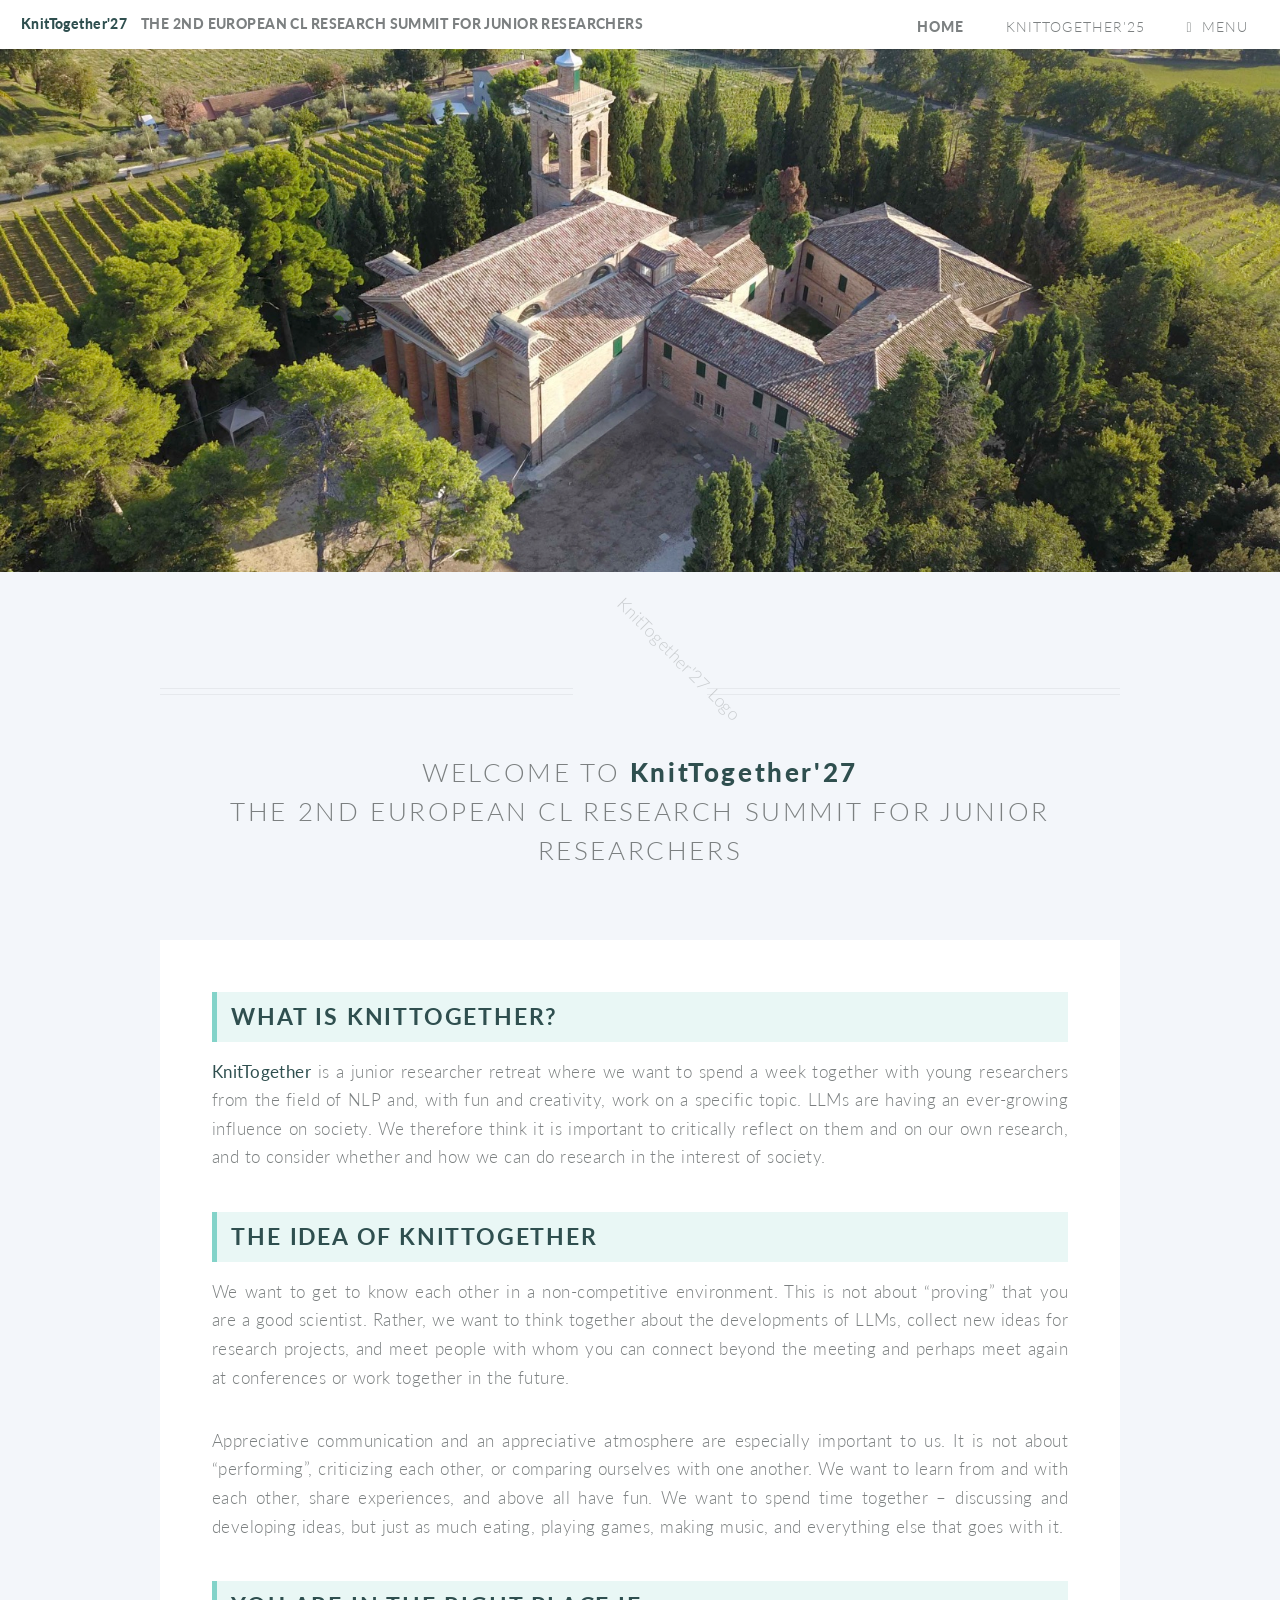
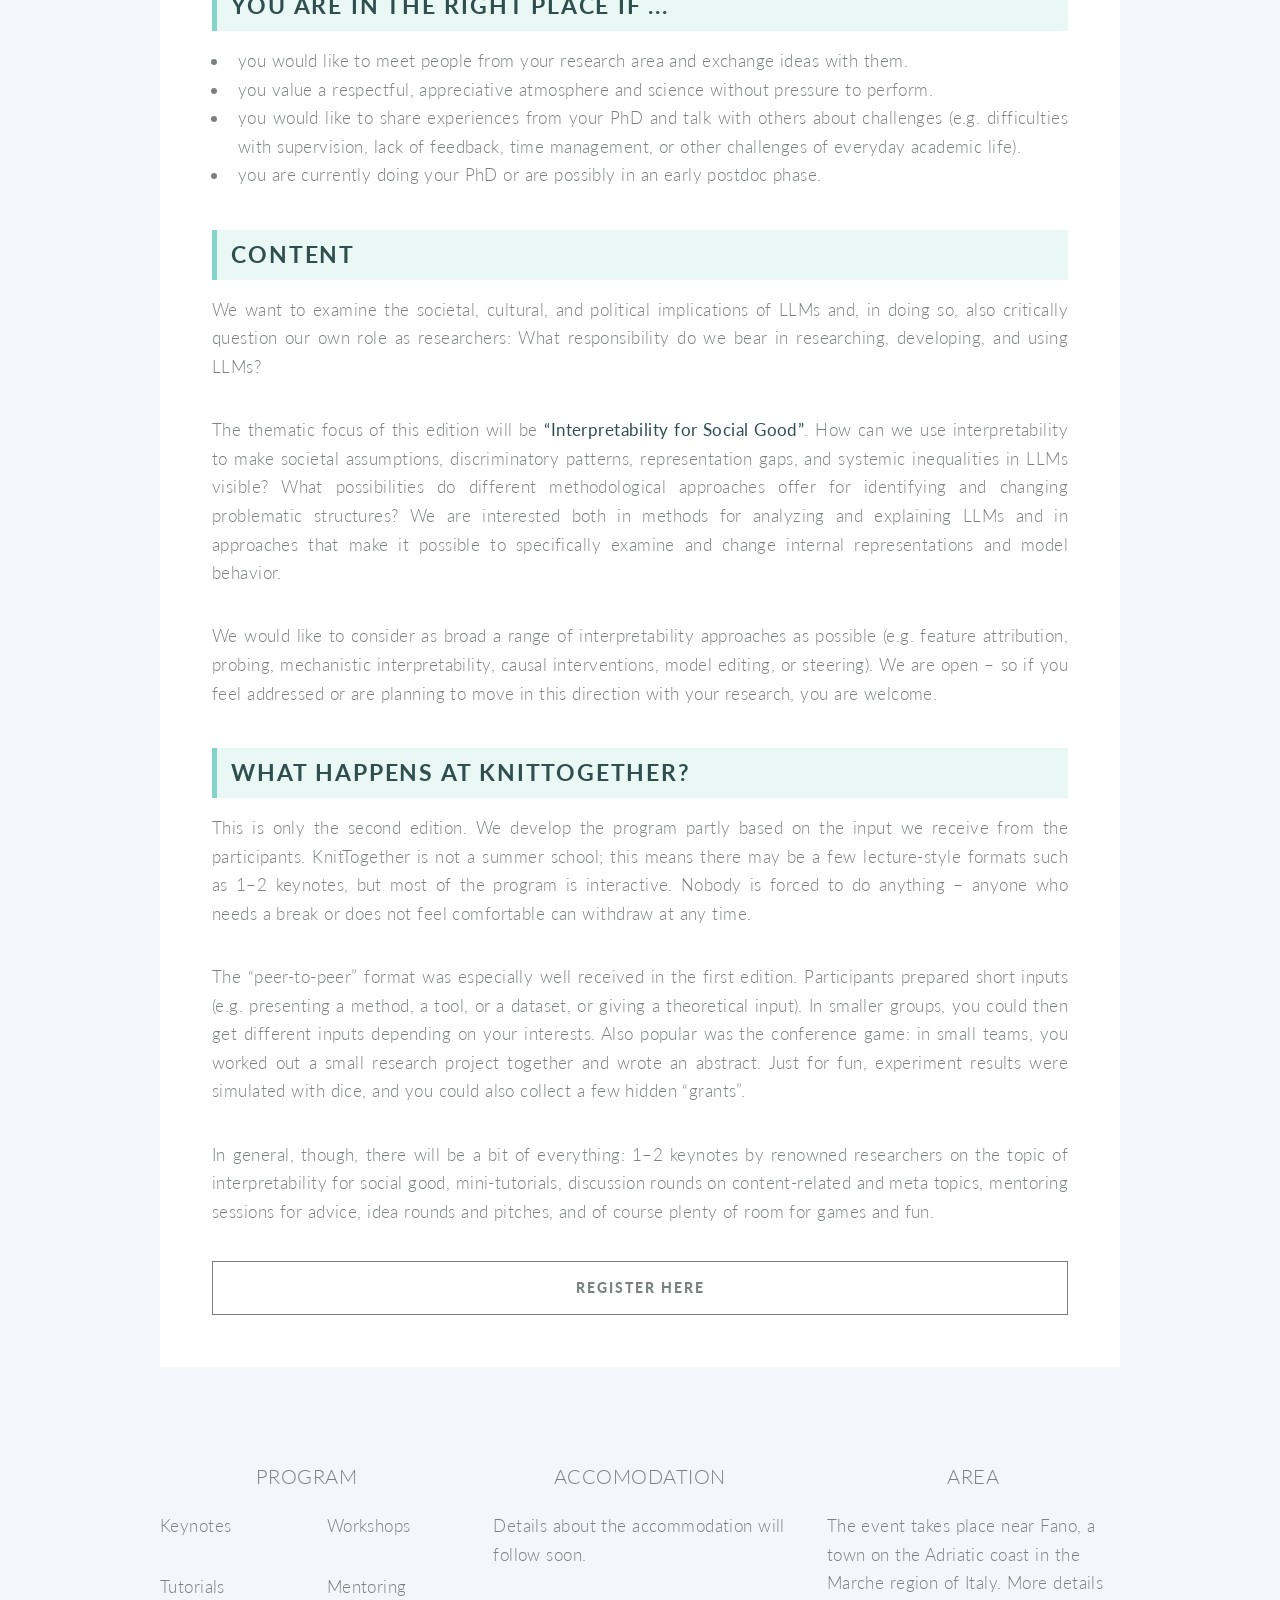
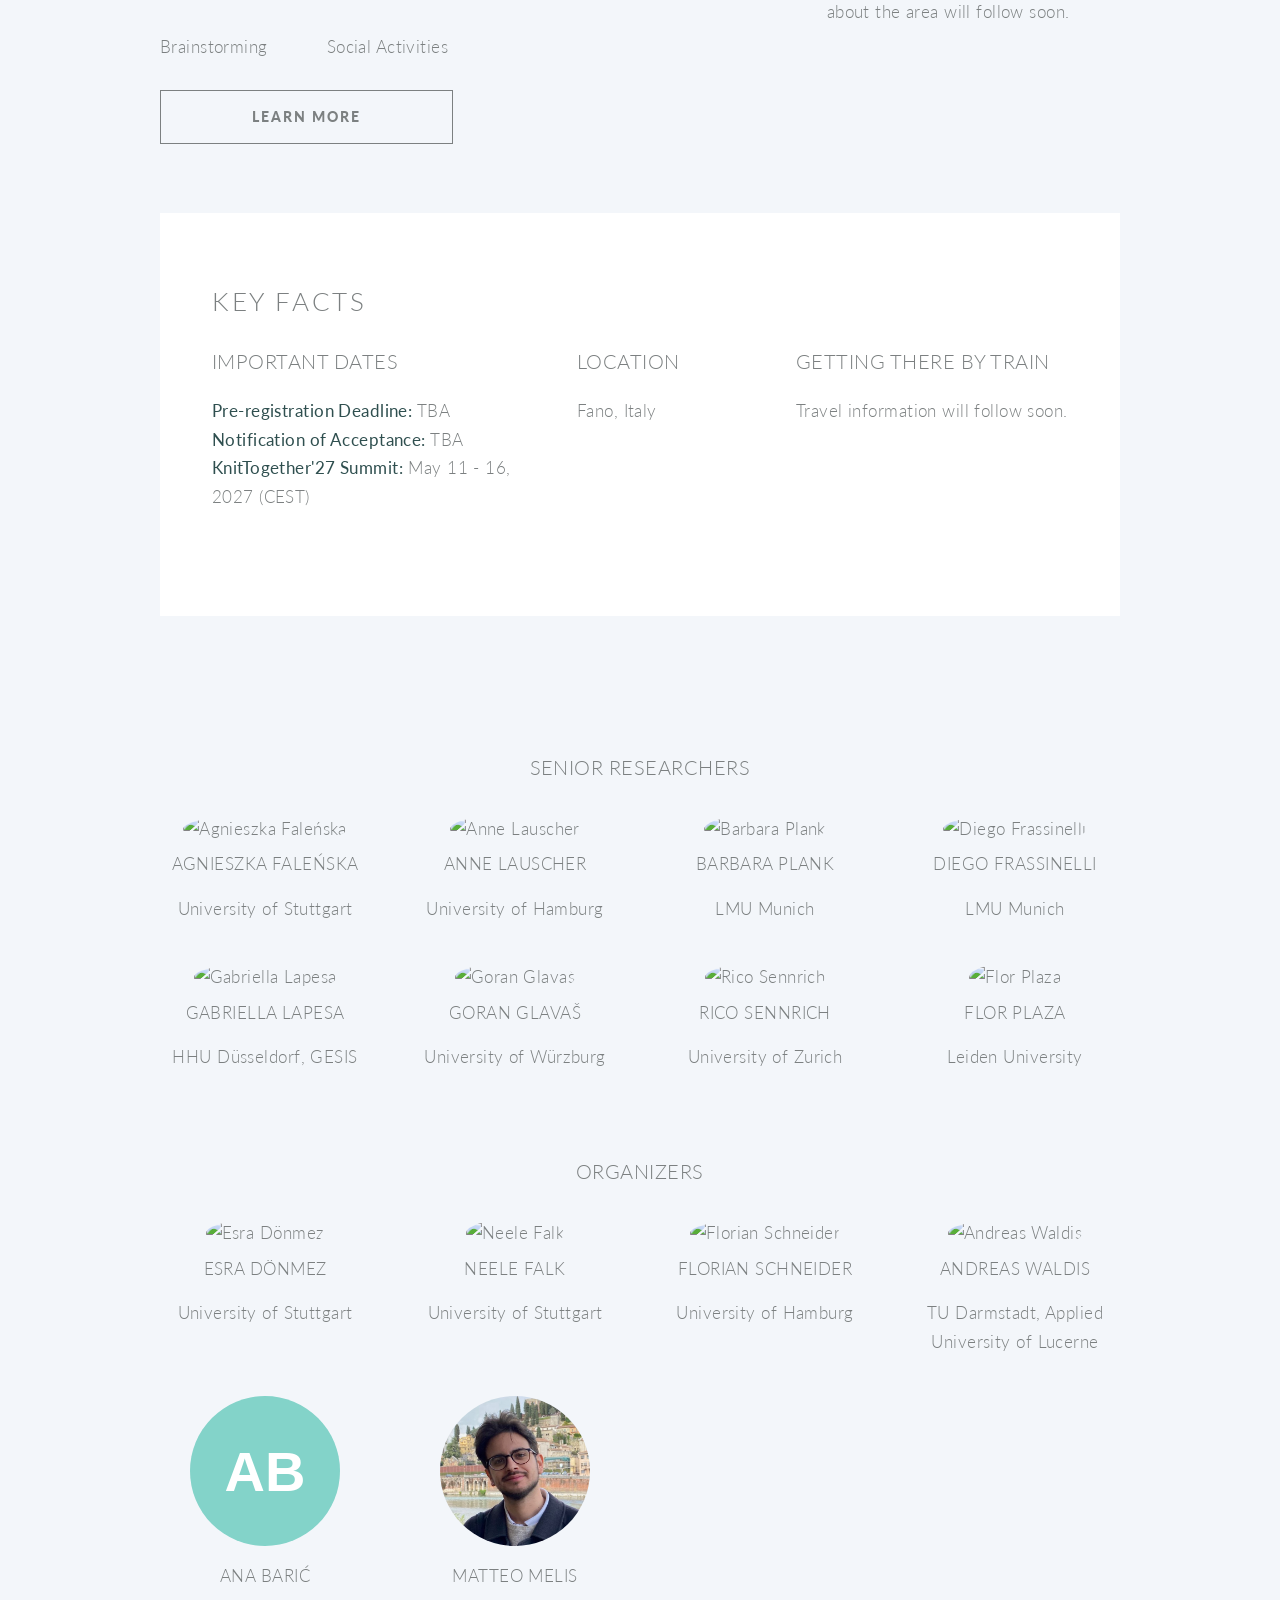
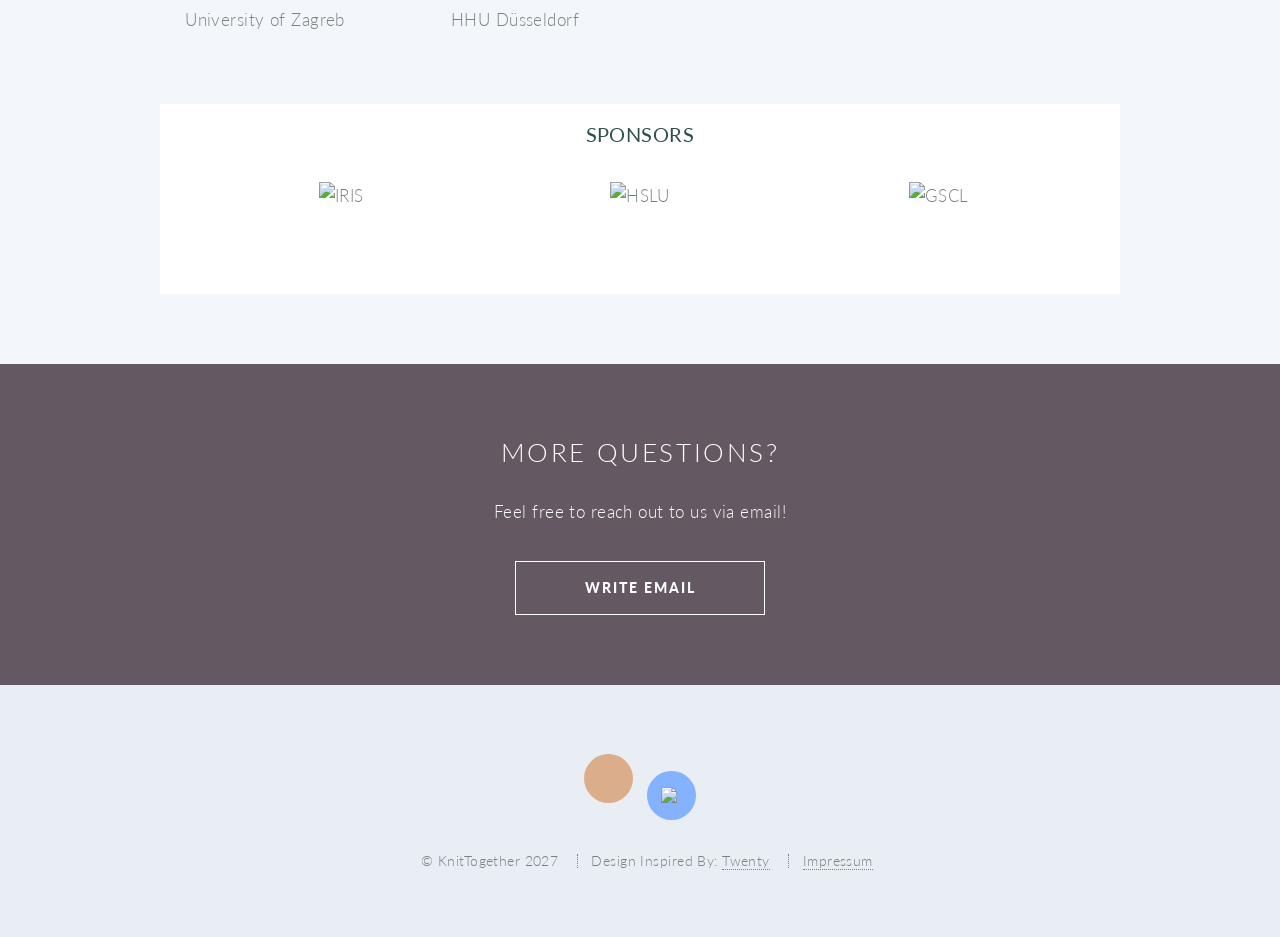
==== commit c7489f51: "Rename edition to KnitTogether'27 and add Matteo's photo Co-Authored-By: Claude Opus 5.5 <noreply@an" ====
--- a/index.html
+++ b/index.html
@@ -6,7 +6,7 @@
 -->
 <html>
   <head>
-    <title>KnitTogether'26</title>
+    <title>KnitTogether'27</title>
     <meta charset="utf-8" />
     <meta name="viewport" content="width=device-width, initial-scale=1, user-scalable=no" />
     <link rel="stylesheet" href="assets/css/main.css" />
@@ -21,7 +21,7 @@
       <header id="header">
         <h1 id="logo">
           <a href="index.html">
-            <strong style="font-weight: 900; text-transform: none">KnitTogether'26</strong>&nbsp;&nbsp;&nbsp; The 2nd
+            <strong style="font-weight: 900; text-transform: none">KnitTogether'27</strong>&nbsp;&nbsp;&nbsp; The 2nd
             European CL Research Summit for Junior Researchers
           </a>
         </h1>
@@ -44,7 +44,7 @@
       <section id="banner">
         <div class="inner">
           <header>
-            <h2 style="text-transform: none">KnitTogether'26</h2>
+            <h2 style="text-transform: none">KnitTogether'27</h2>
           </header>
           <p>
             May 11 - 16, 2027
@@ -69,13 +69,13 @@
             <img
               class="icon featured align-with-lines"
               src="images/knot.svg"
-              alt="KnitTogether'26 Logo"
+              alt="KnitTogether'27 Logo"
               style="top: -2rem; rotate: 45deg"
             />
           </span>
           <h2>
             Welcome to
-            <span style="text-transform: none"><strong style="font-weight: 900">KnitTogether'26</strong></span
+            <span style="text-transform: none"><strong style="font-weight: 900">KnitTogether'27</strong></span
             ><br />The 2nd European CL Research Summit for Junior Researchers
           </h2>
         </header>
@@ -227,7 +227,7 @@
                 <br />
                 <strong>Notification of Acceptance:</strong> TBA
                 <br />
-                <strong>KnitTogether'26 Summit:</strong> May 11 - 16, 2027 (CEST)
+                <strong>KnitTogether'27 Summit:</strong> May 11 - 16, 2027 (CEST)
               </p>
             </div>
             <div class="col-3 col-12-narrower imp-narrower">
@@ -329,7 +329,7 @@
             <p>University of Zagreb</p>
           </div>
           <div class="organizer col-3" style="text-align: center">
-            <img src="images/matteo_melis.svg" alt="Matteo Melis" class="organizer-img" />
+            <img src="images/matteo_melis.jpeg" alt="Matteo Melis" class="organizer-img" />
             <h4>Matteo Melis</h4>
             <p>HHU Düsseldorf</p>
           </div>
@@ -392,7 +392,7 @@
           </li>
         </ul>
         <ul class="copyright">
-          <li>&copy; KnitTogether 2026</li>
+          <li>&copy; KnitTogether 2027</li>
           <li>Design Inspired By: <a href="https://html5up.net/twenty">Twenty</a></li>
           <li><a href="impressum.html">Impressum</a></li>
         </ul>
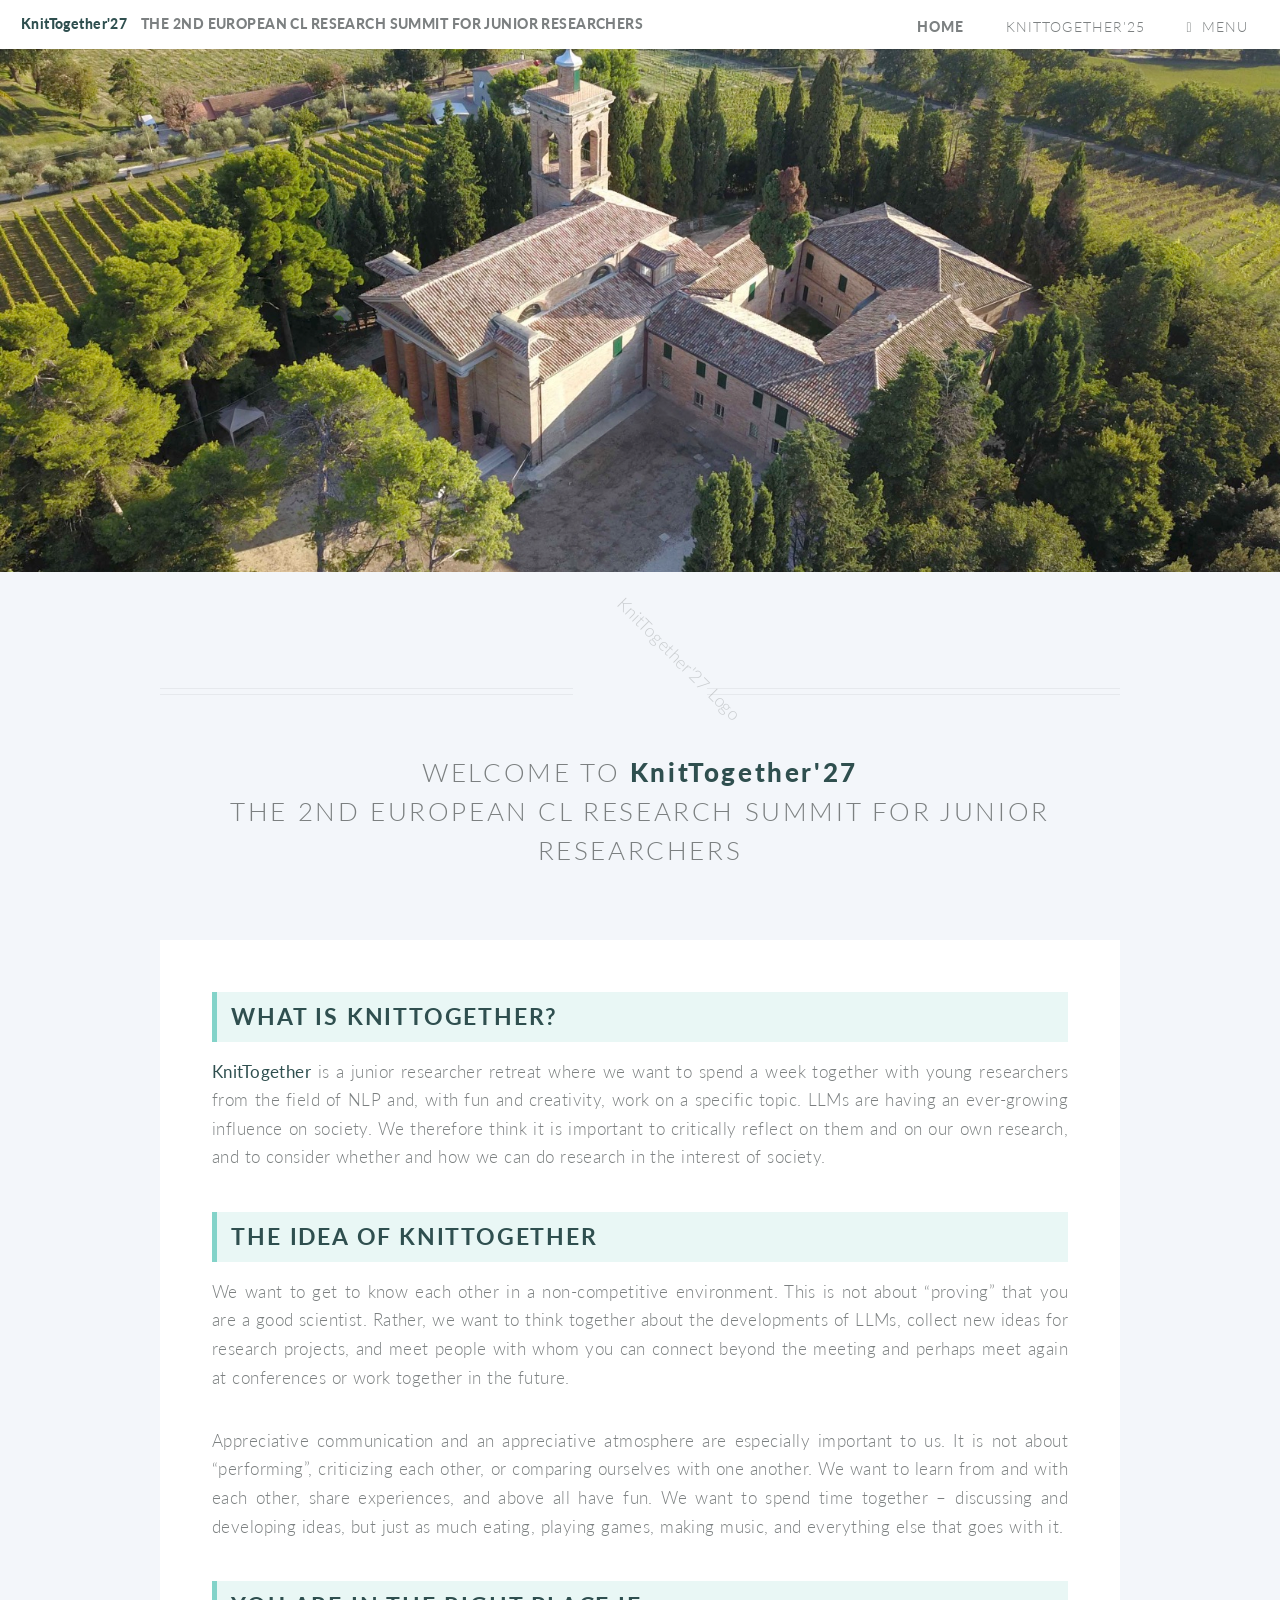
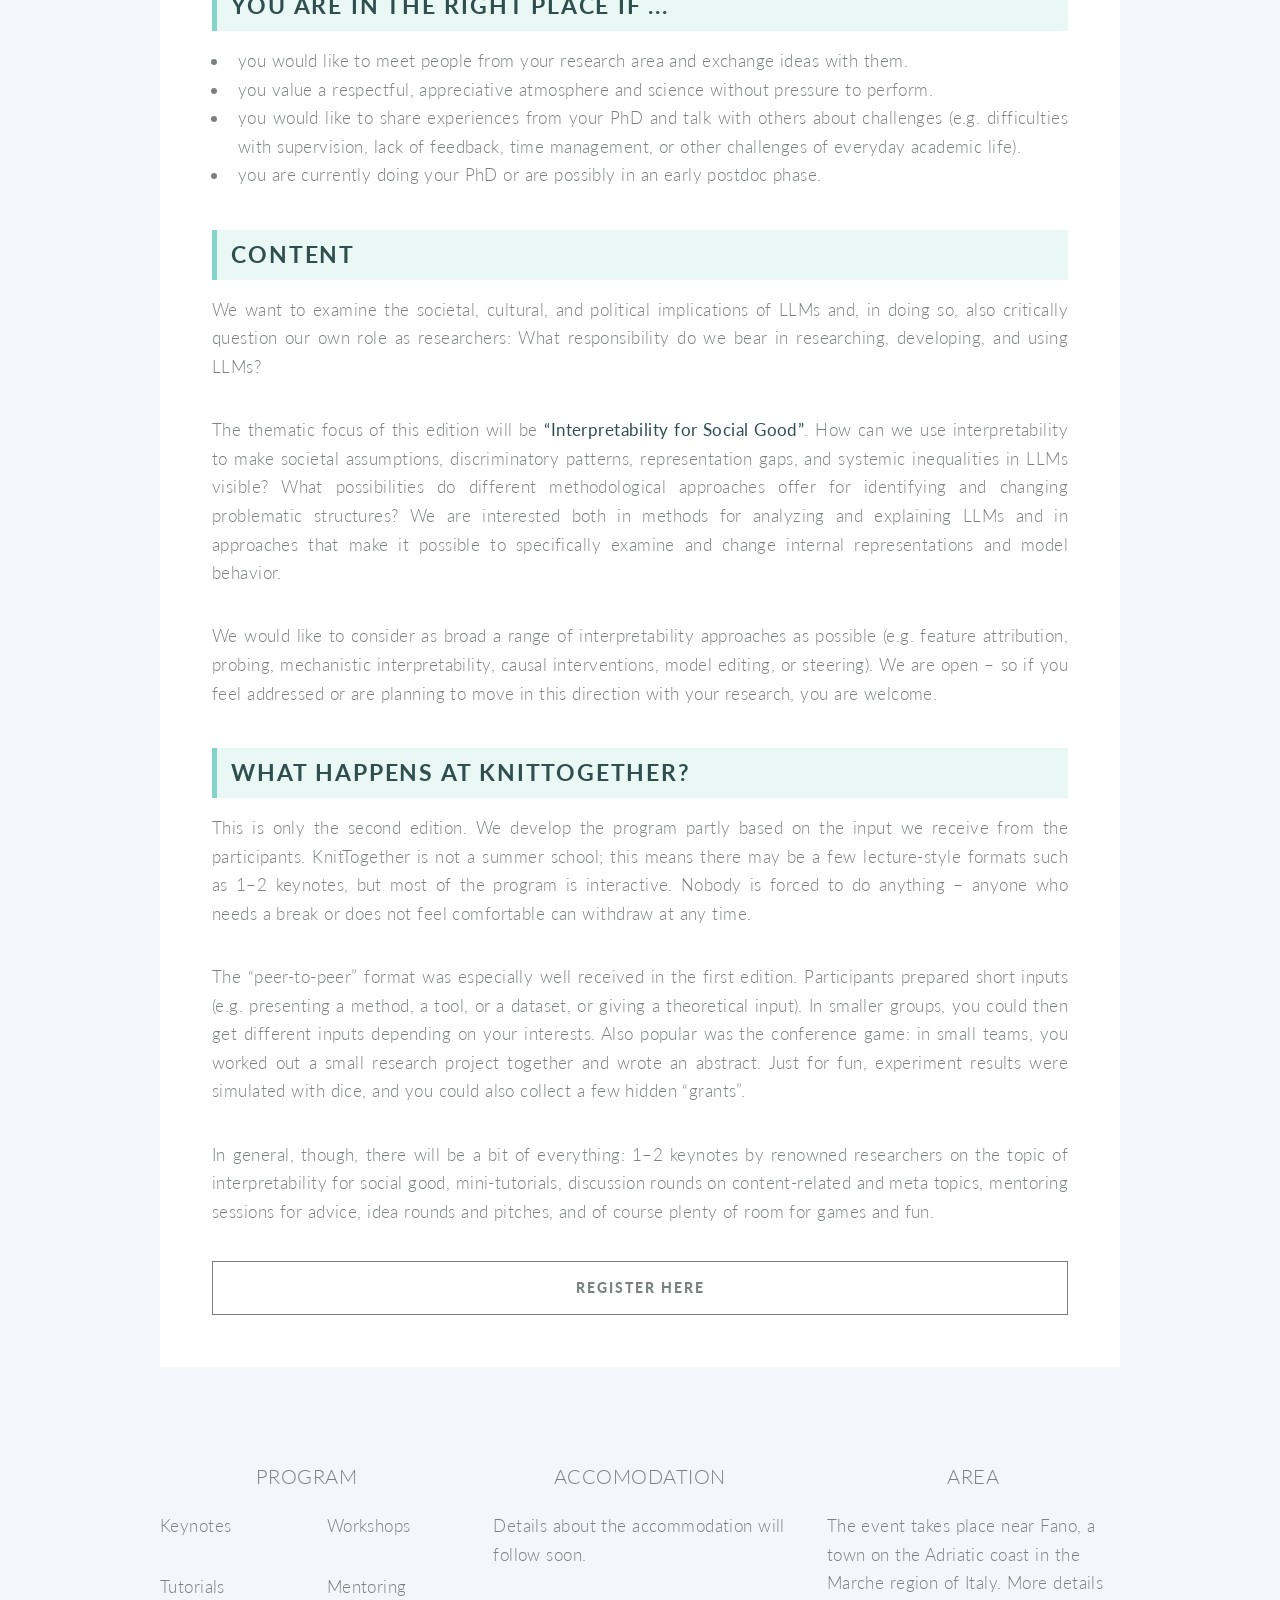
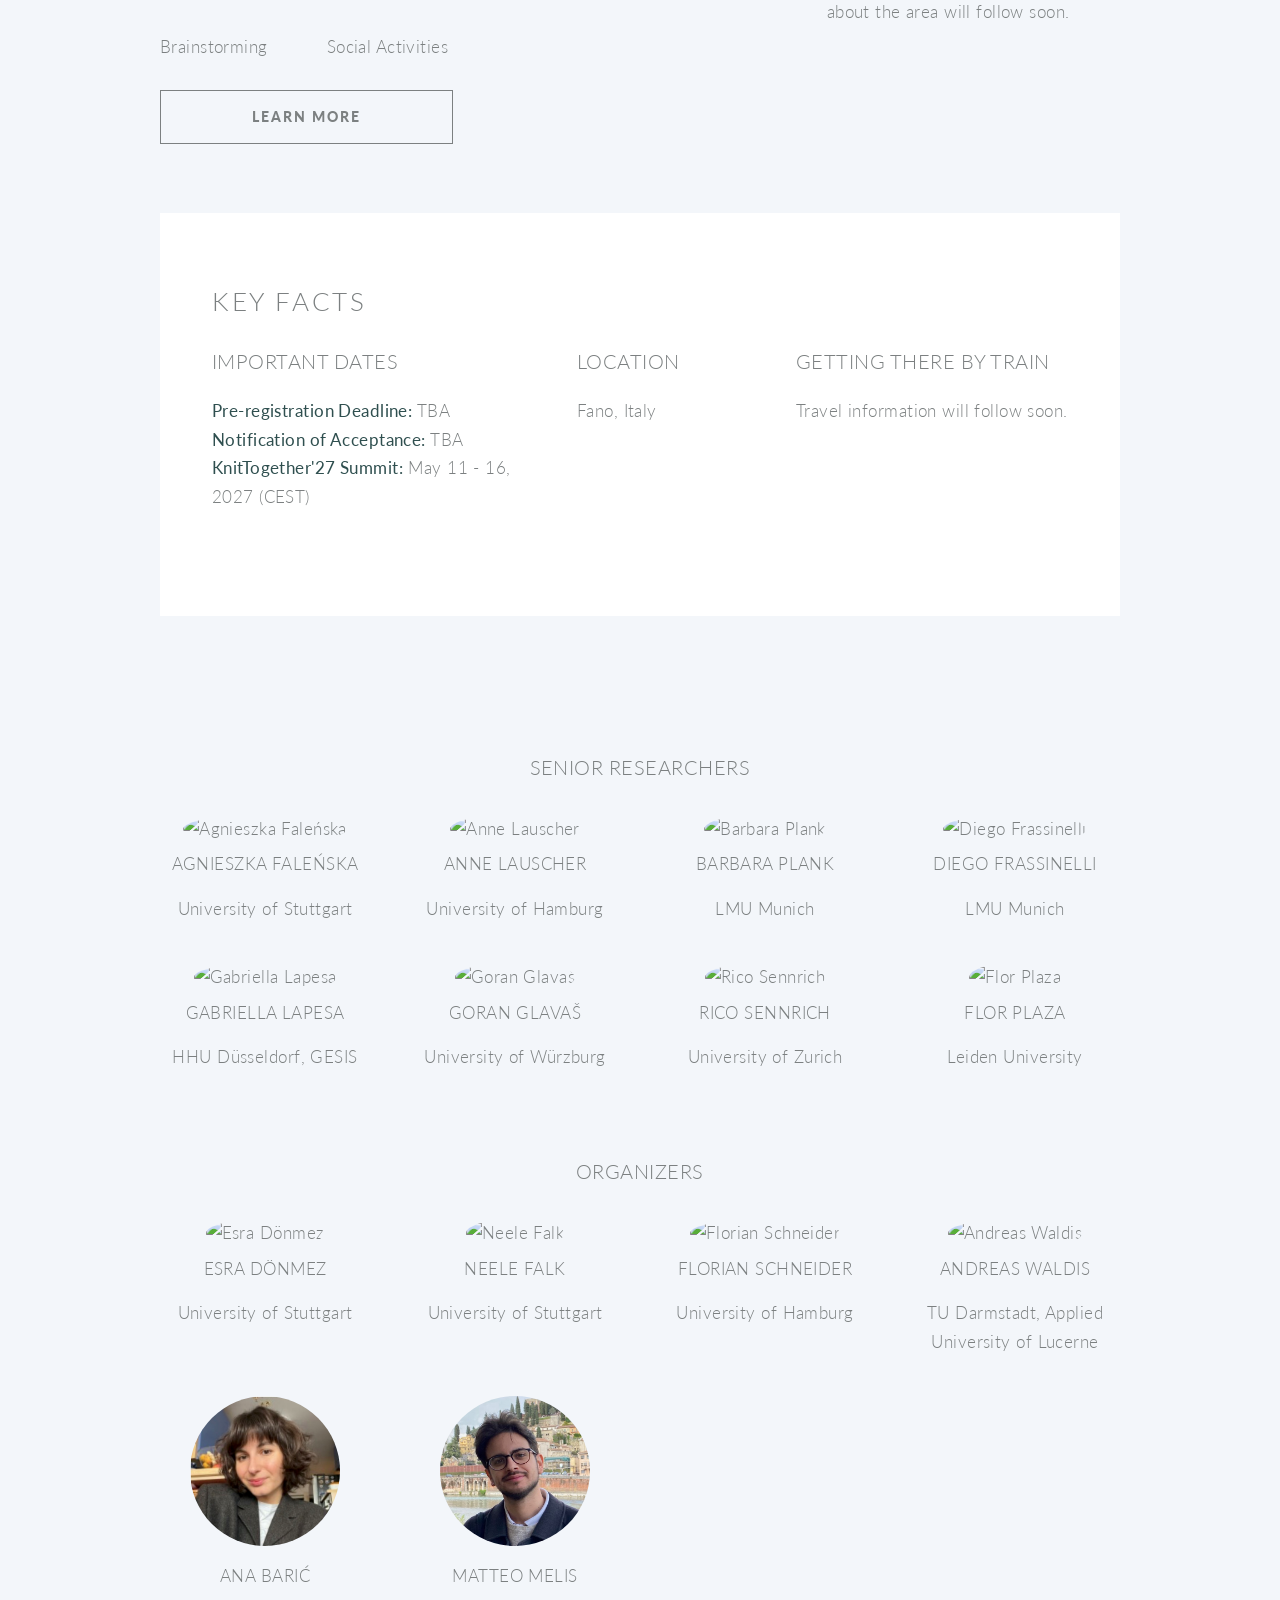
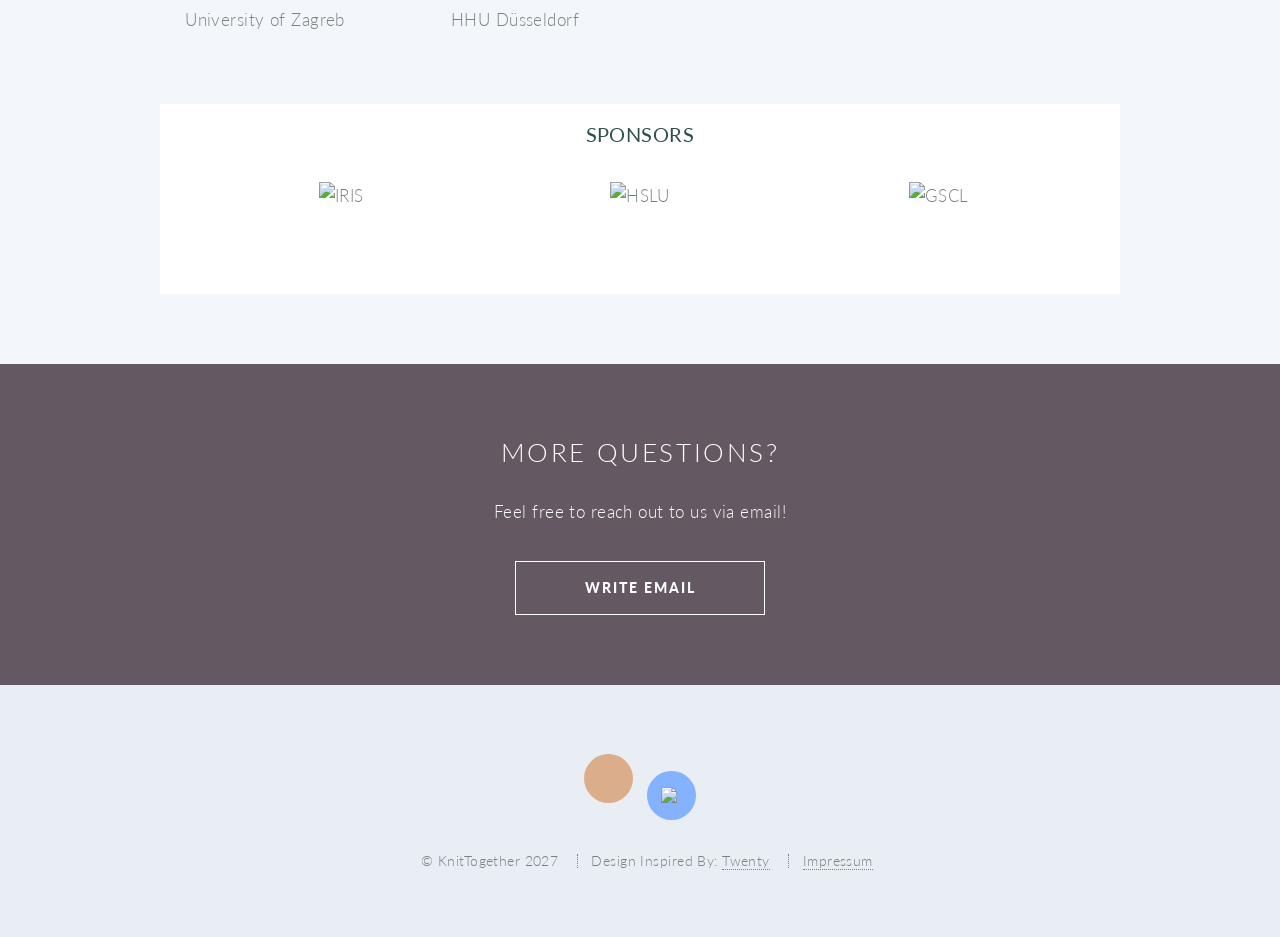
==== commit 1b08afcc: "Add Ana's photo Co-Authored-By: Claude Opus 5.5 <noreply@anthropic.com>" ====
--- a/index.html
+++ b/index.html
@@ -324,7 +324,7 @@
             <p>TU Darmstadt, Applied University of Lucerne</p>
           </div>
           <div class="organizer col-3" style="text-align: center">
-            <img src="images/ana_baric.svg" alt="Ana Barić" class="organizer-img" />
+            <img src="images/ana_baric.jpg" alt="Ana Barić" class="organizer-img" />
             <h4>Ana Barić</h4>
             <p>University of Zagreb</p>
           </div>
@@ -380,7 +380,7 @@
       <footer id="footer">
         <ul class="icons">
           <li>
-            <a href="https://github.com/knittogether2/kt26" class="icon brands circle fa-github"
+            <a href="https://github.com/knittogether2/kt27" class="icon brands circle fa-github"
               ><span class="label">Github</span></a
             >
           </li>
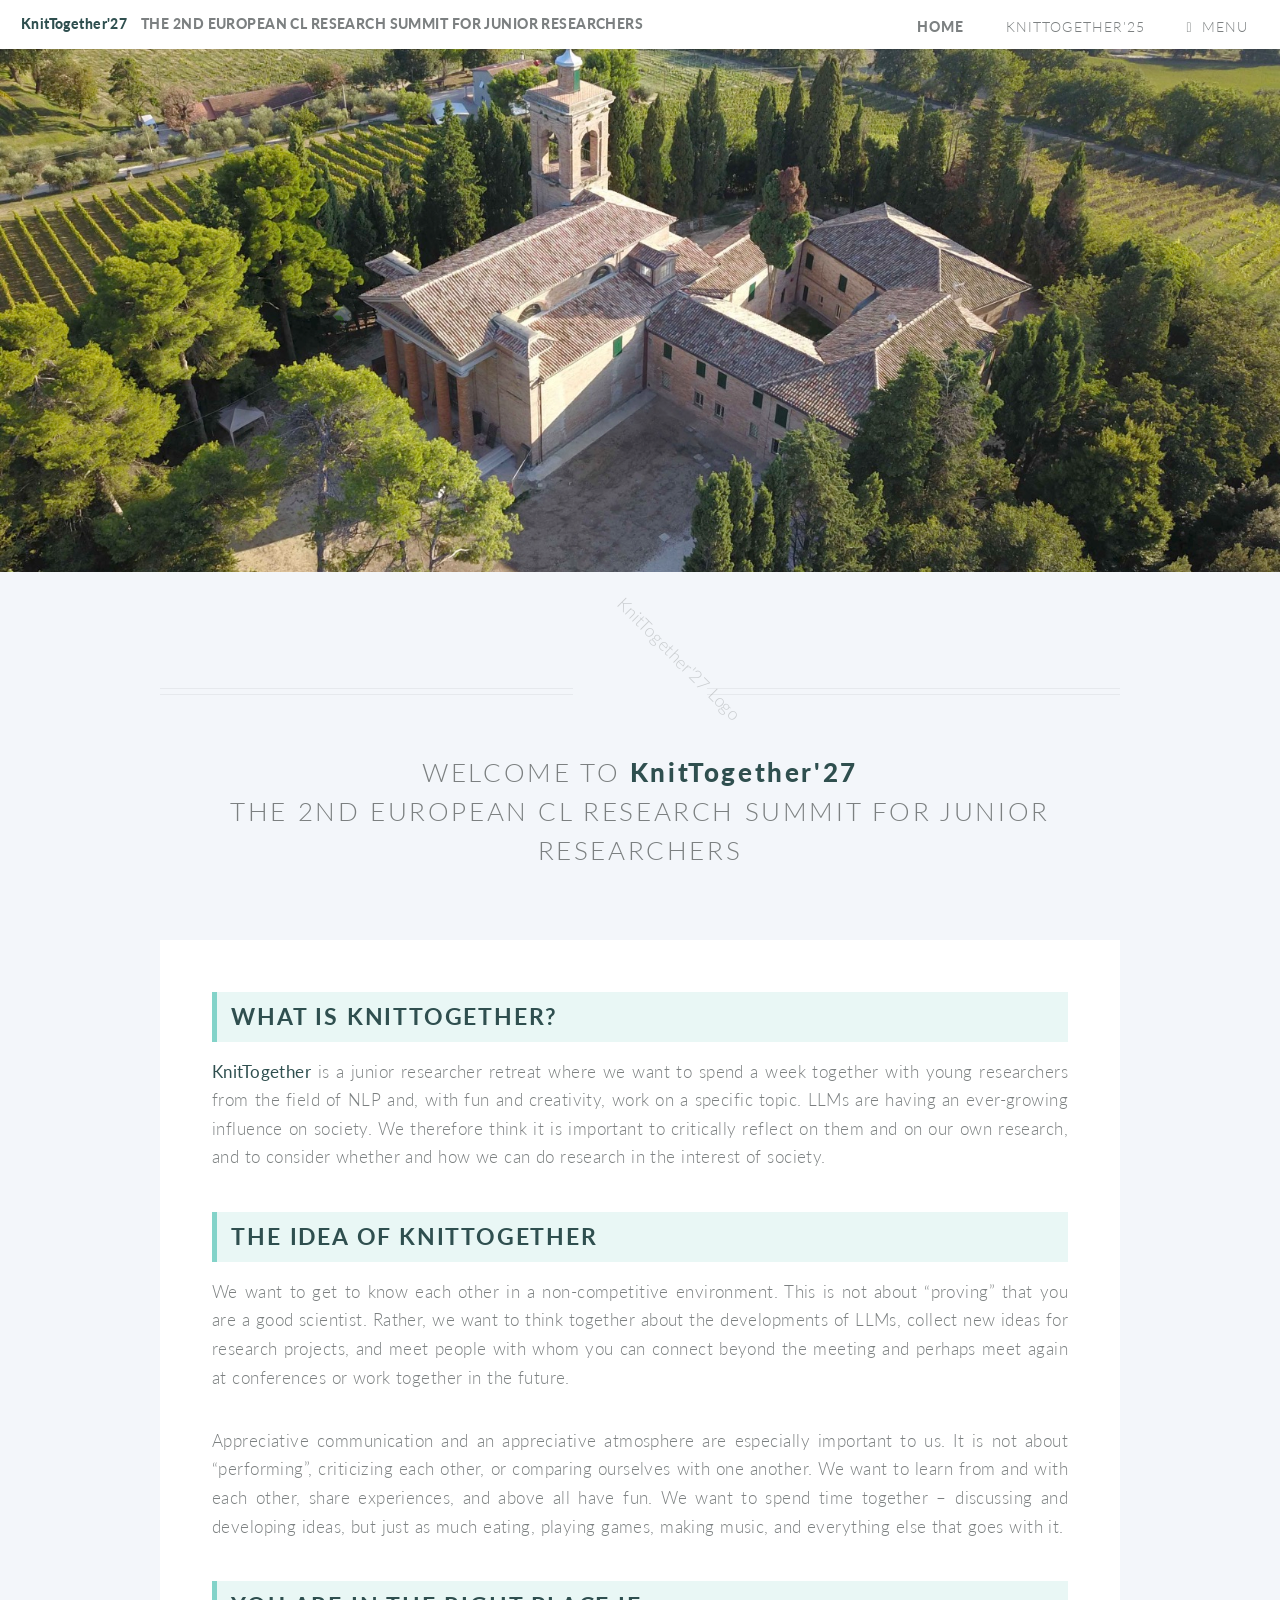
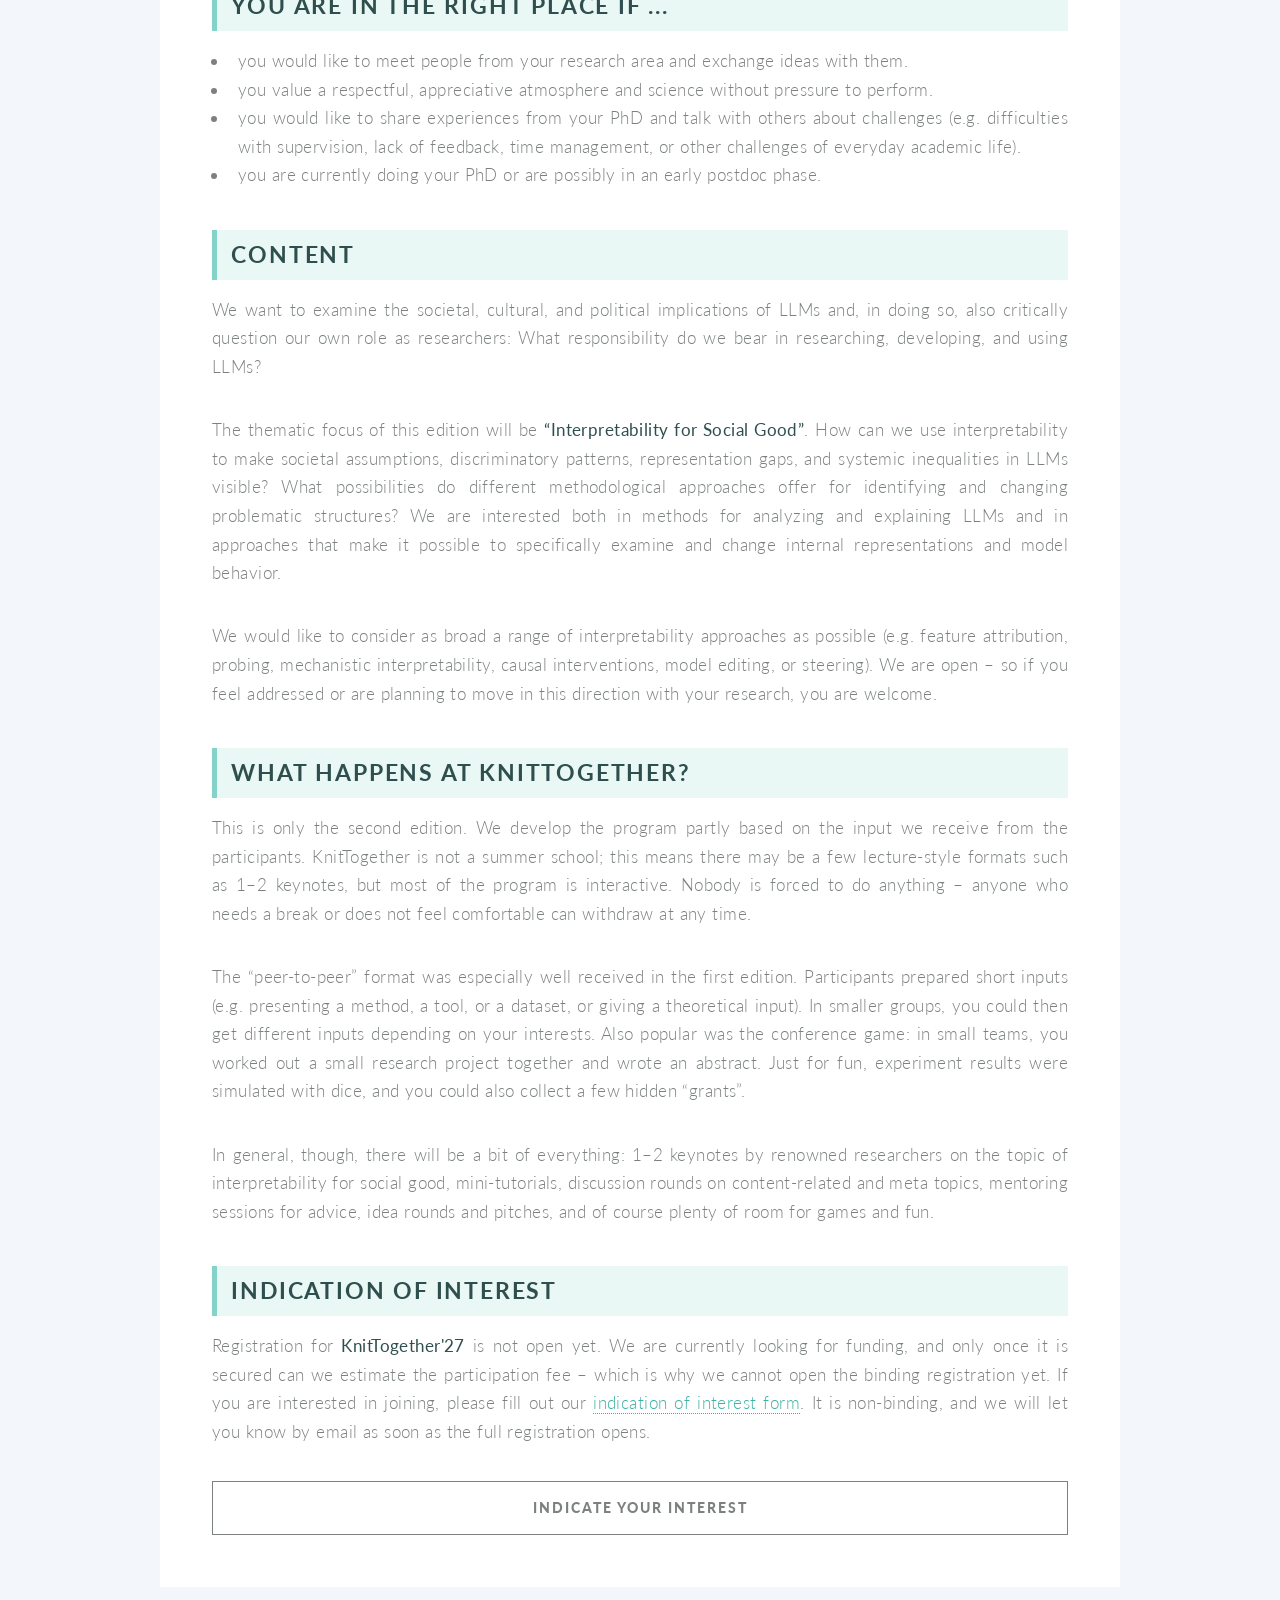
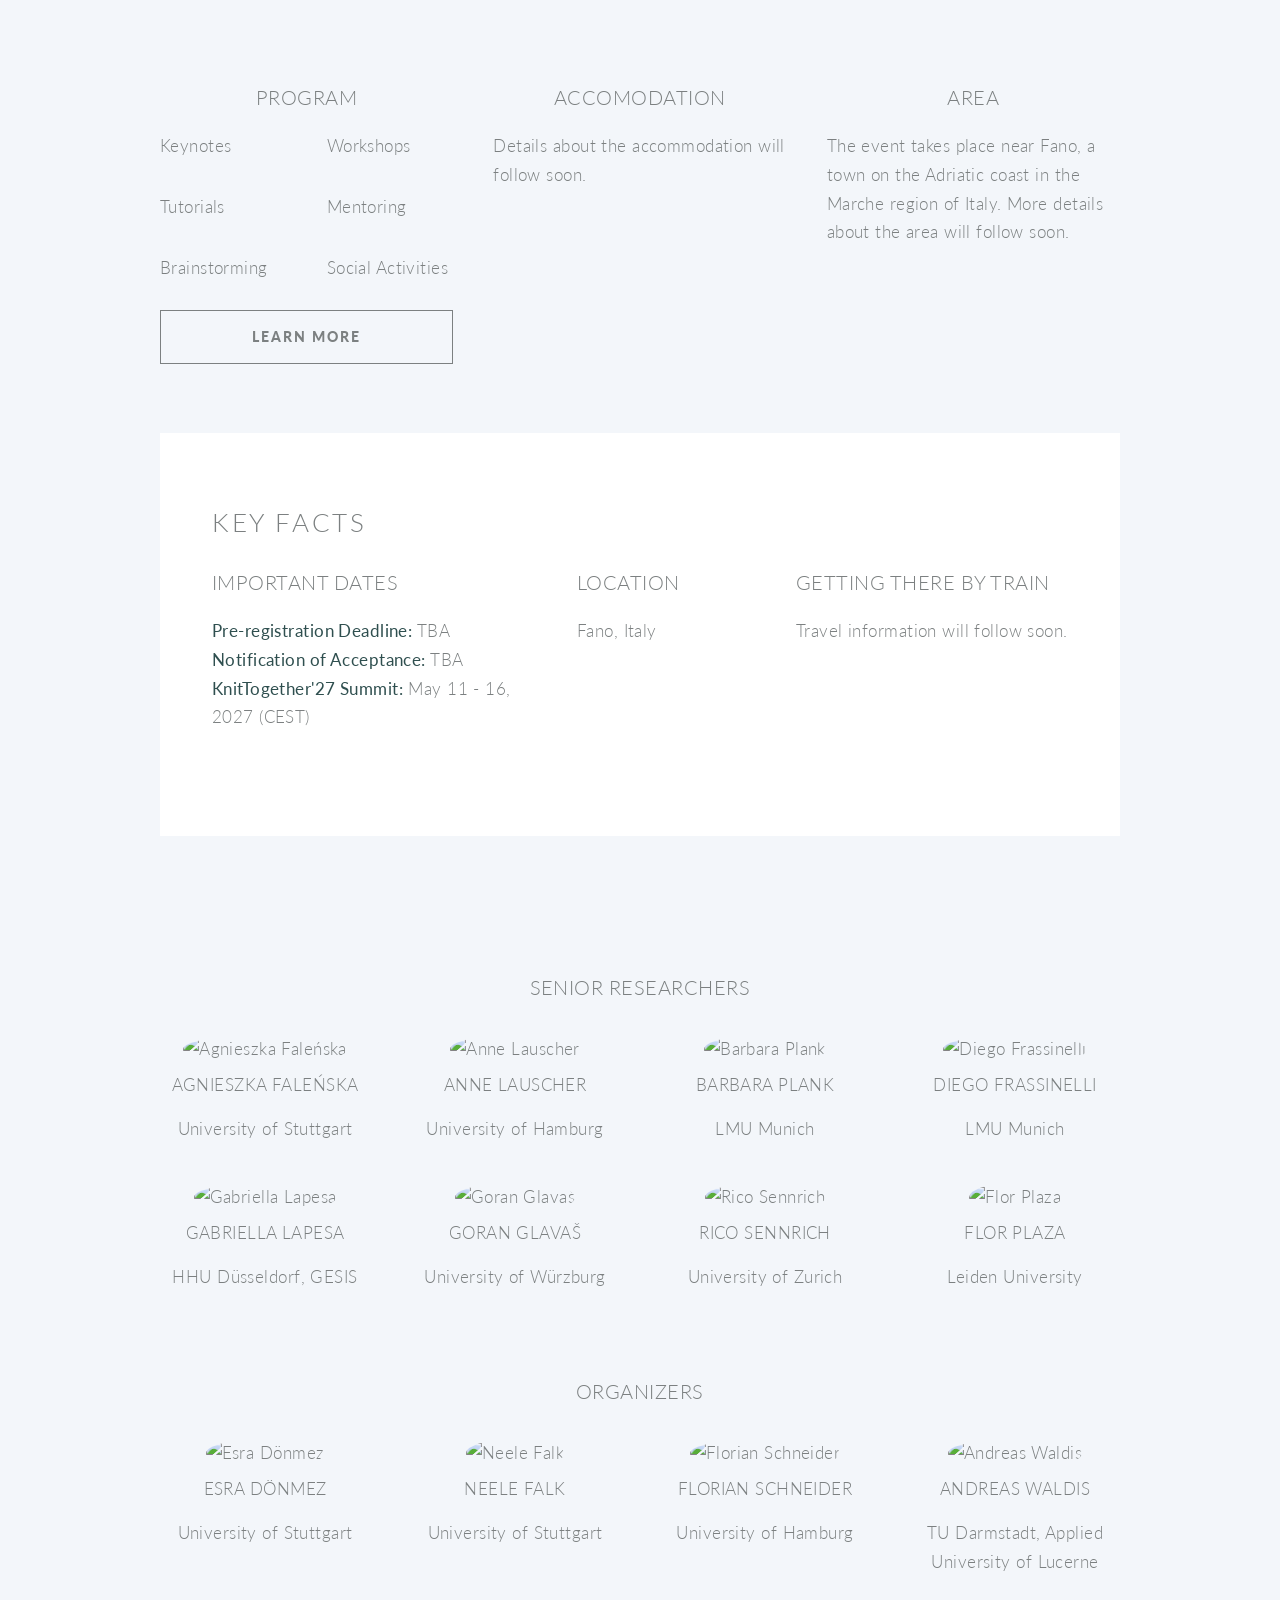
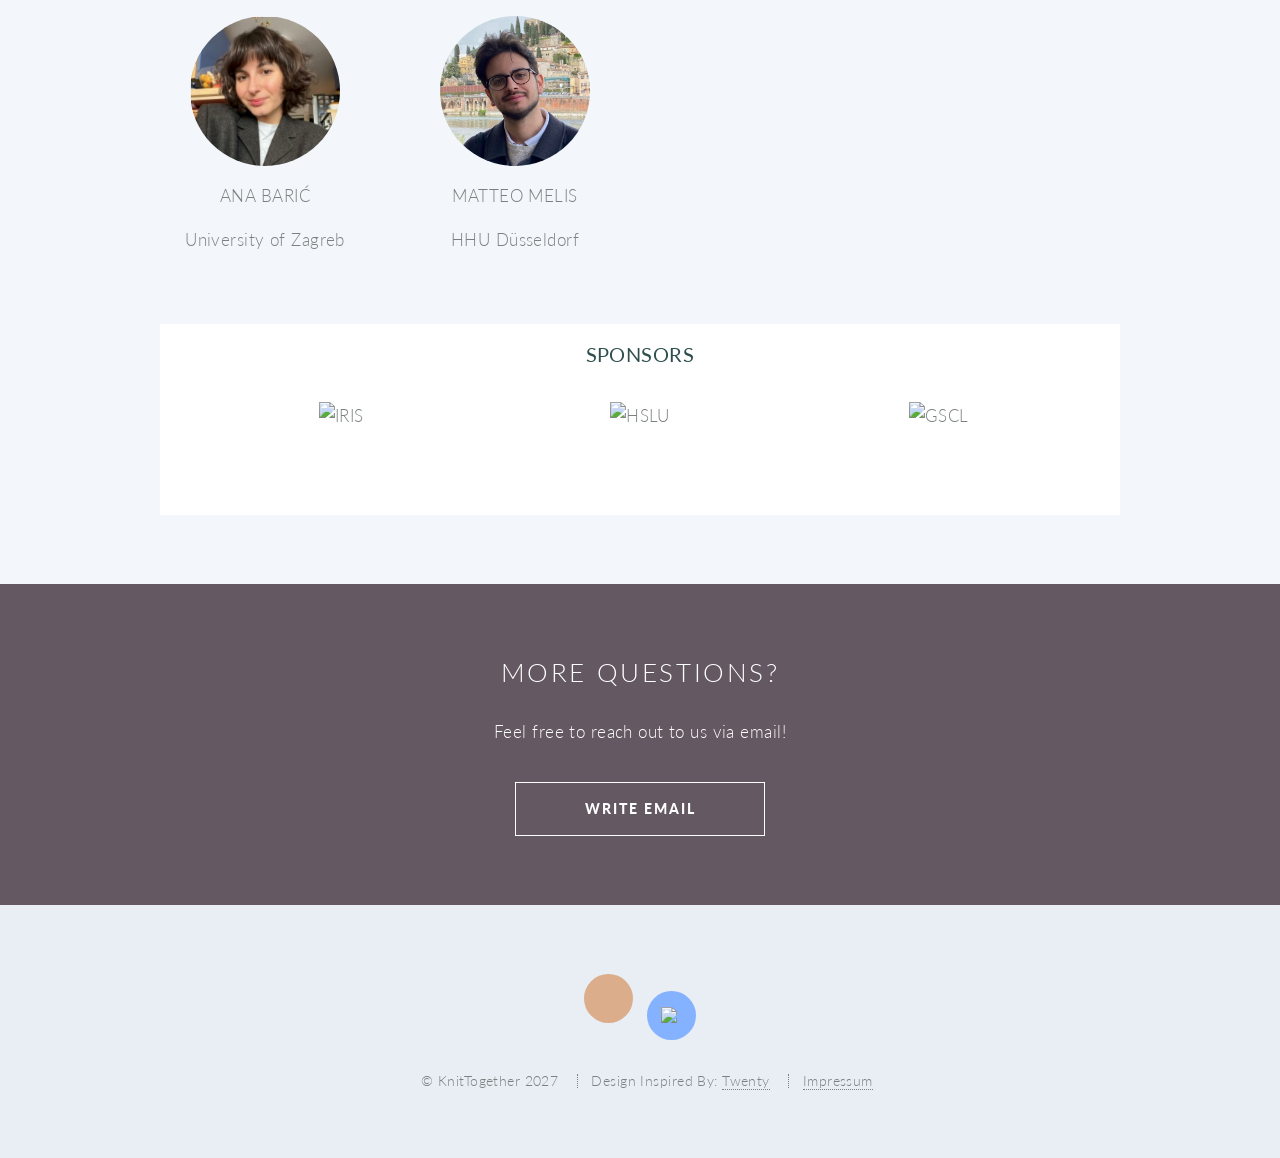
==== commit d6e00cda: "Add indication of interest form in place of registration Co-Authored-By: Claude Opus 5.5 <noreply@an" ====
--- a/index.html
+++ b/index.html
@@ -160,9 +160,18 @@
             topics, mentoring sessions for advice, idea rounds and pitches, and of course plenty of room for games
             and fun.
           </p>
+
+            <h3 class="desc-heading">Indication of Interest</h3>
+            <p>
+              Registration for <strong>KnitTogether'27</strong> is not open yet. We are currently looking for funding, and
+              only once it is secured can we estimate the participation fee – which is why we cannot open the binding
+              registration yet. If you are interested in joining, please fill out our
+              <a href="https://forms.gle/HC3tJPJ282X1T9WR9" target="_blank">indication of interest form</a>. It is
+              non-binding, and we will let you know by email as soon as the full registration opens.
+            </p>
           </div>
           <footer>
-            <a href="registration.html" class="button secondary" style="width: 100%">Register Here</a>
+            <a href="https://forms.gle/HC3tJPJ282X1T9WR9" target="_blank" class="button secondary" style="width: 100%">Indicate Your Interest</a>
           </footer>
         </section>
 
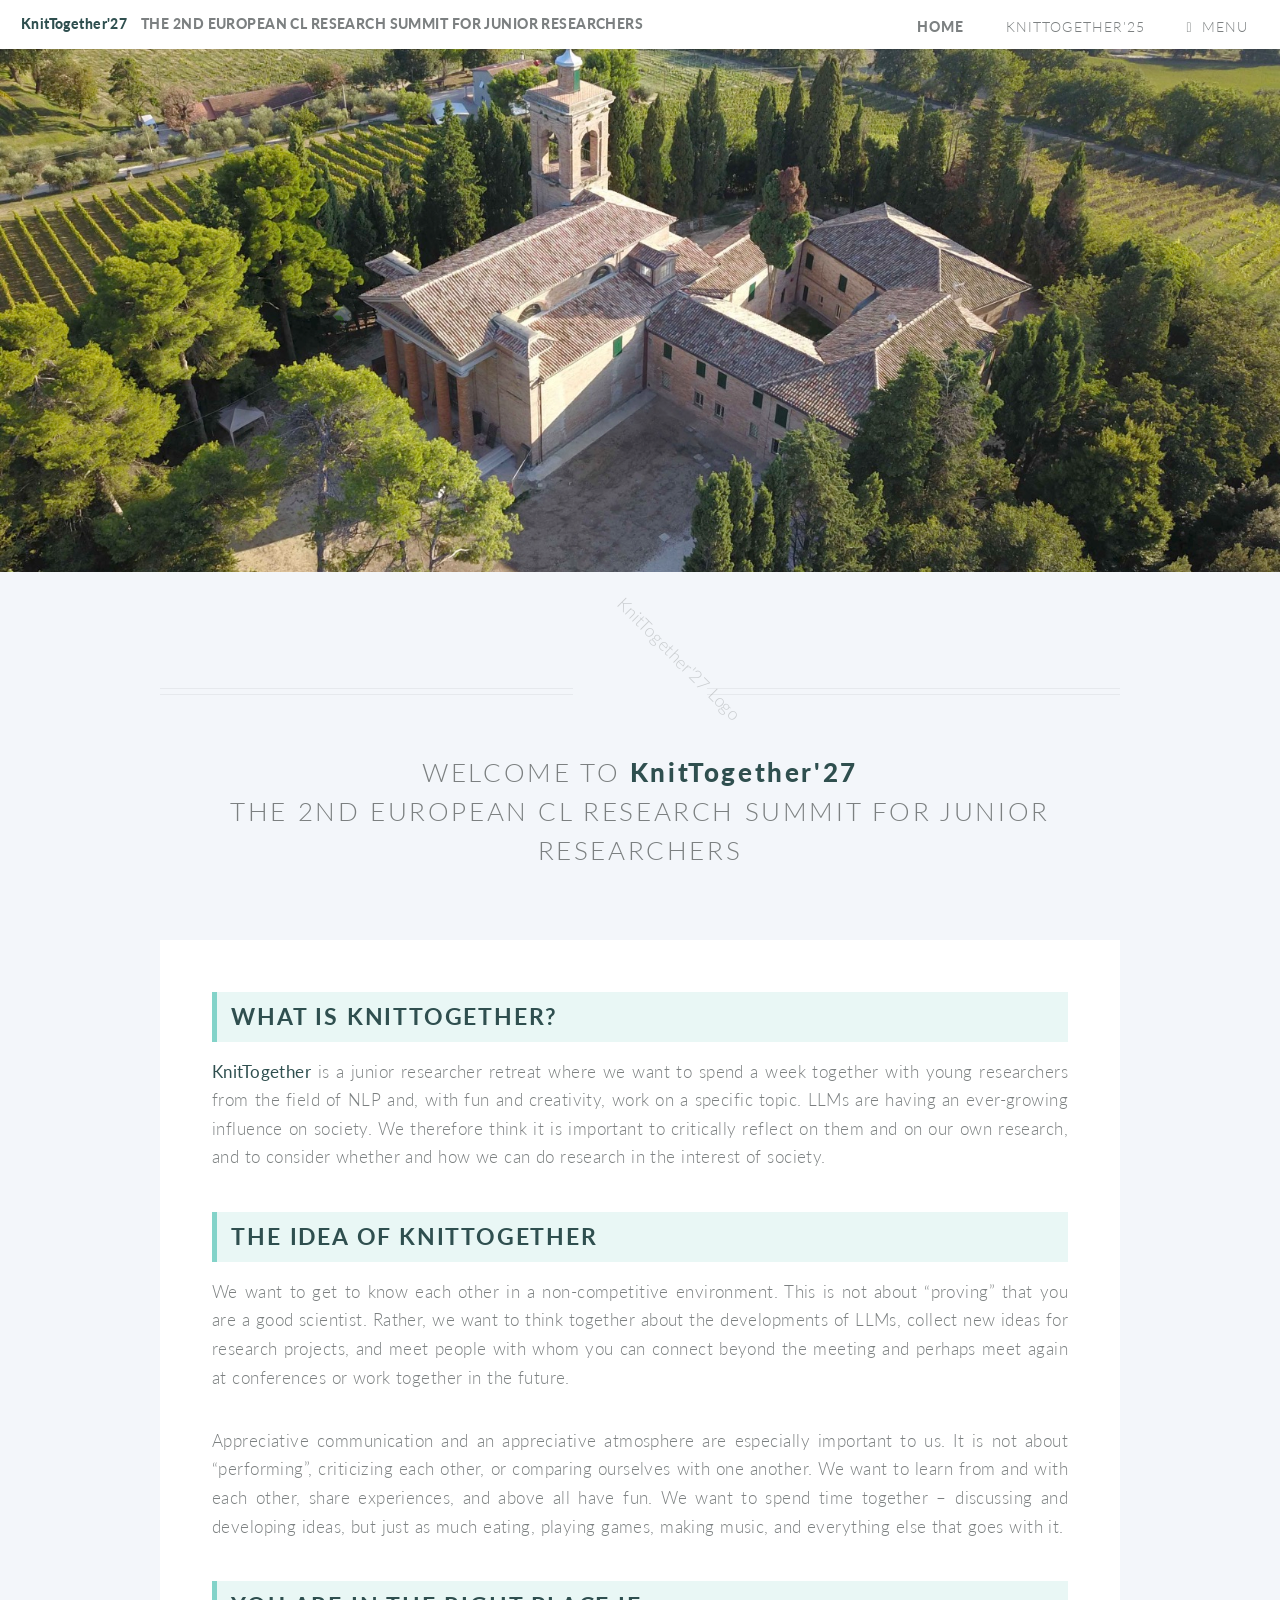
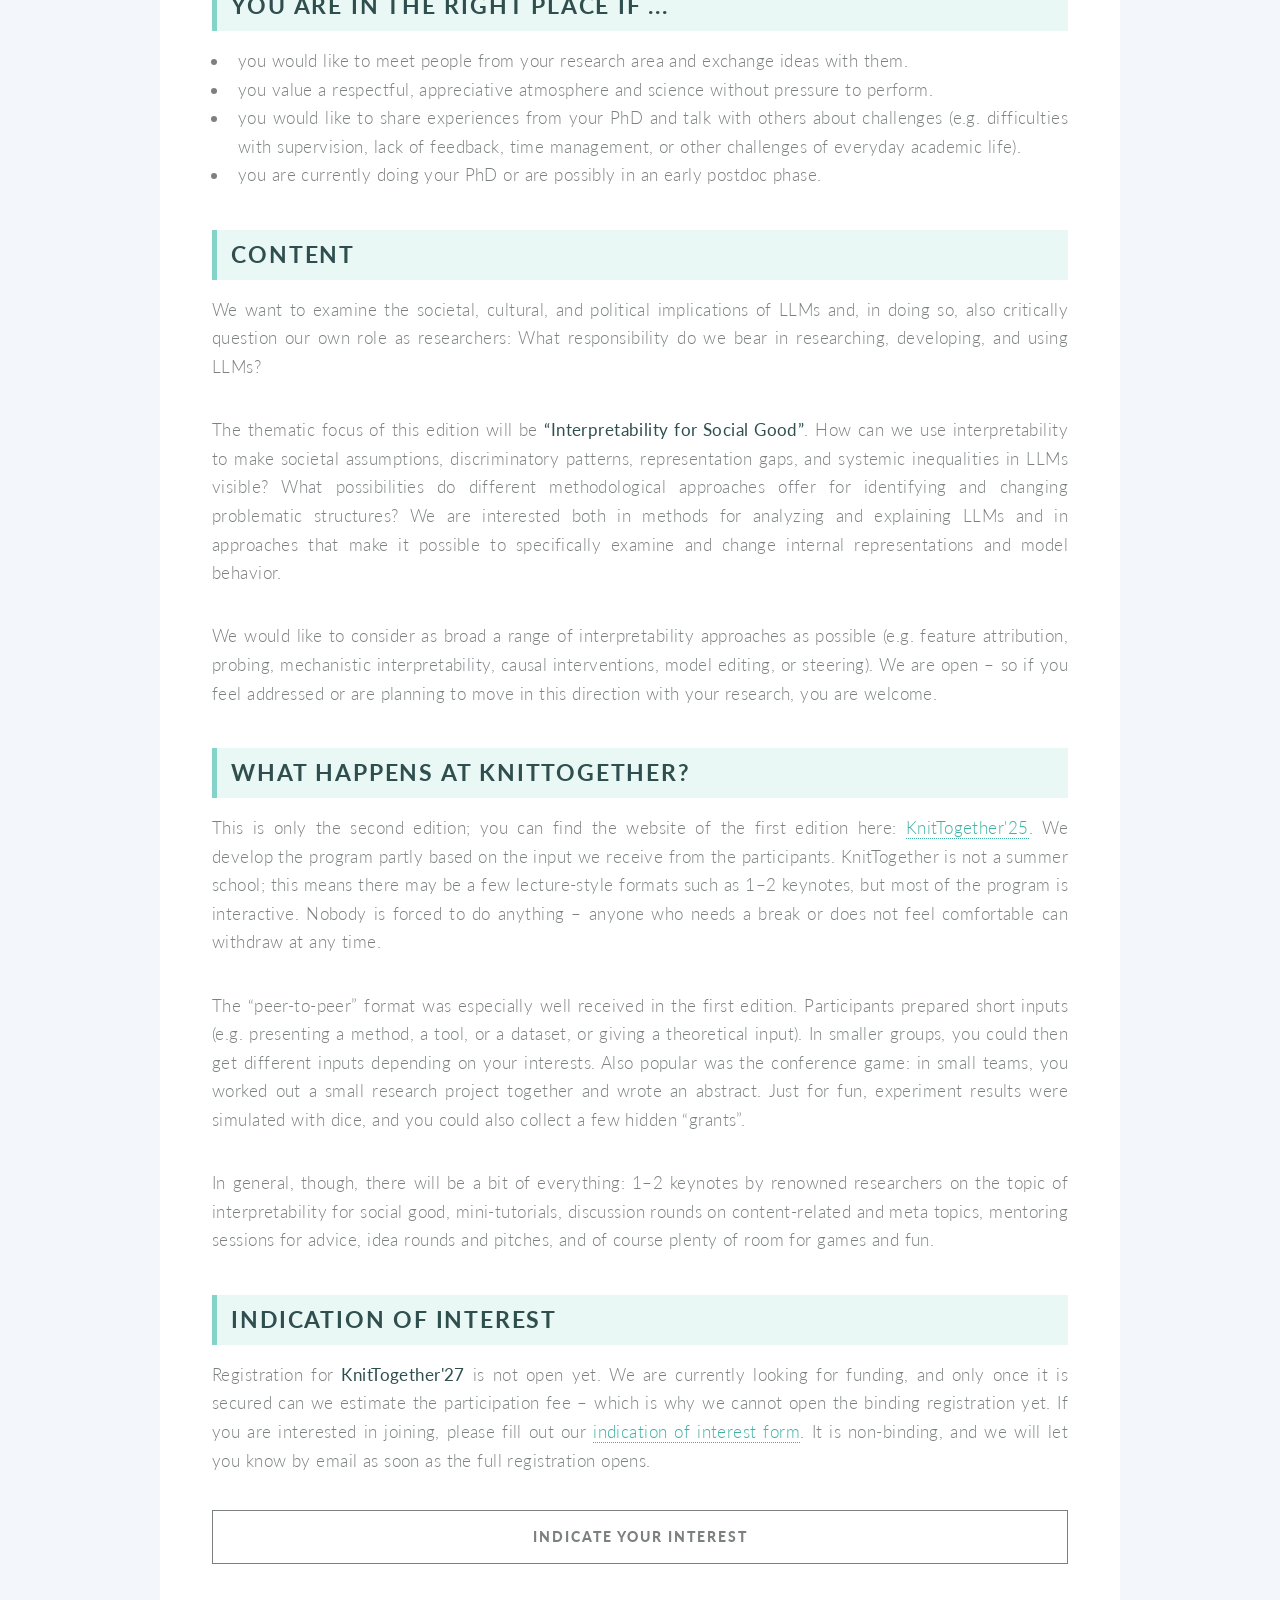
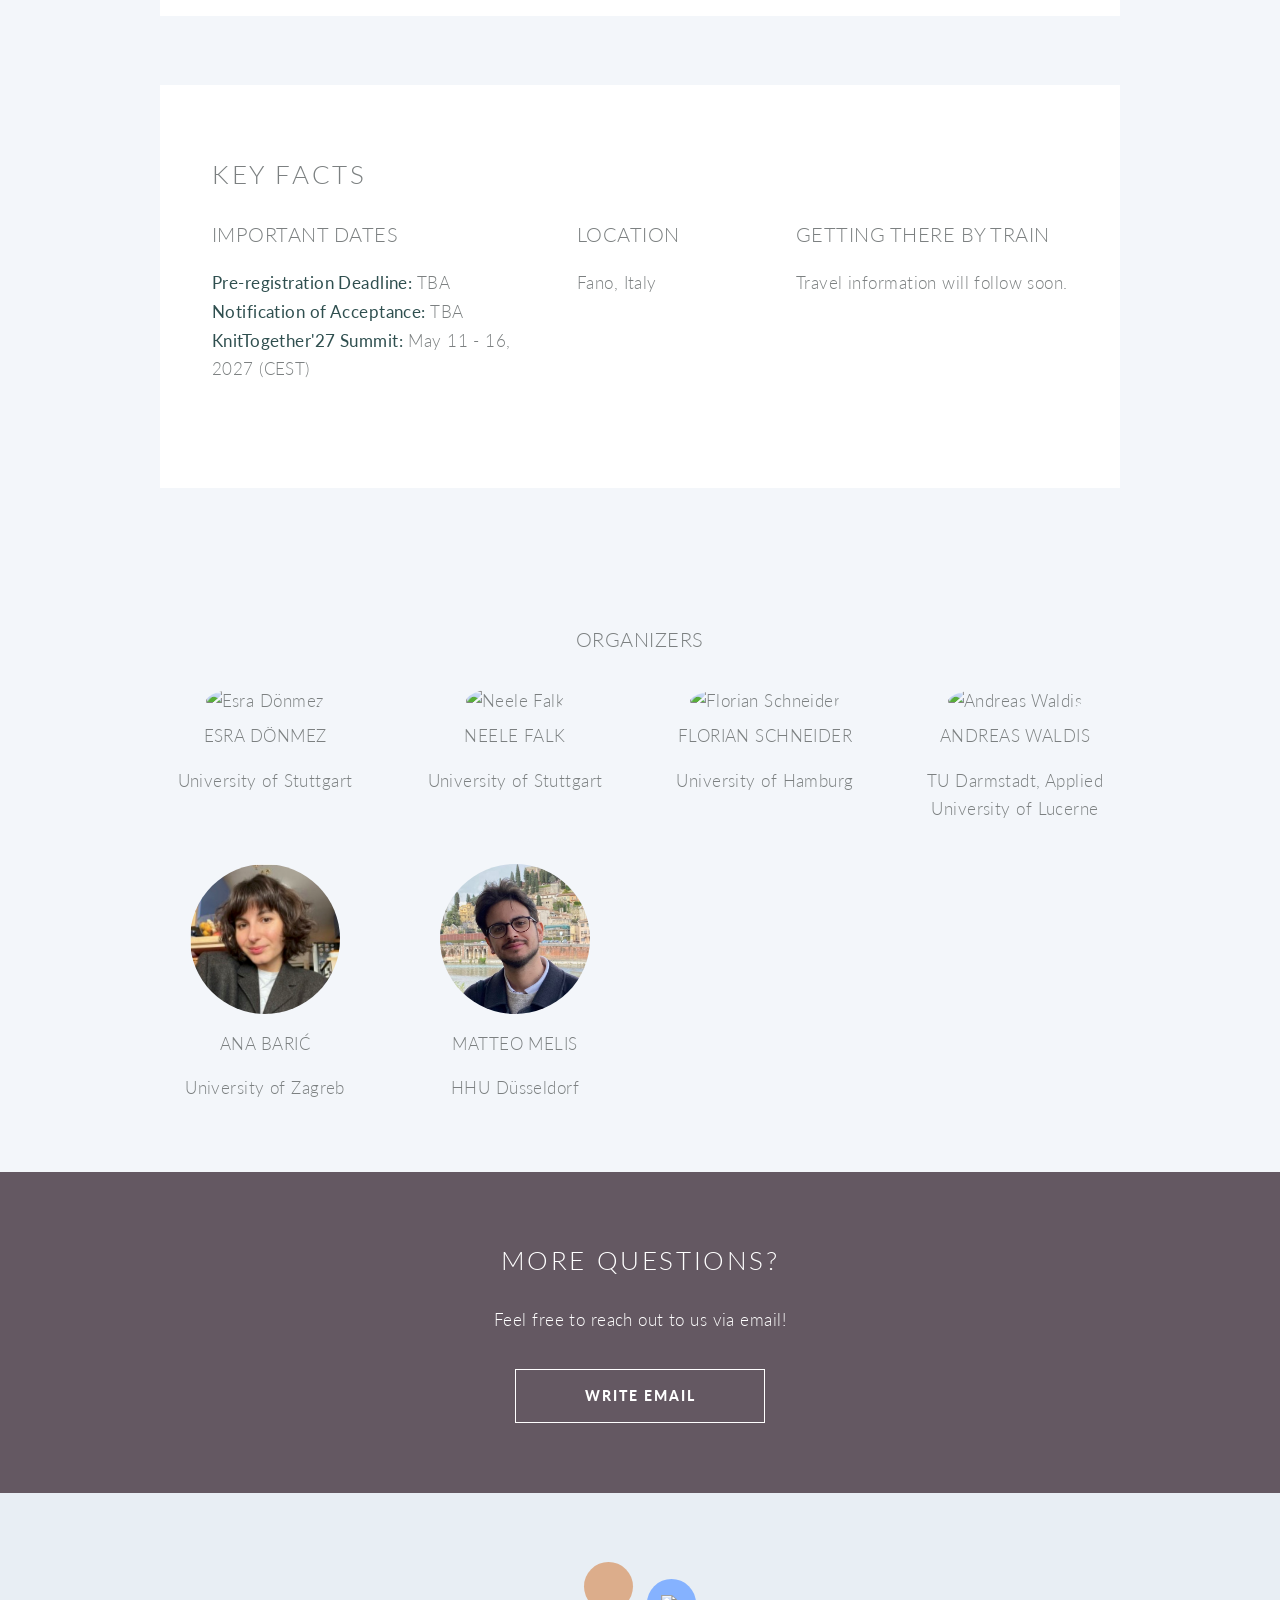
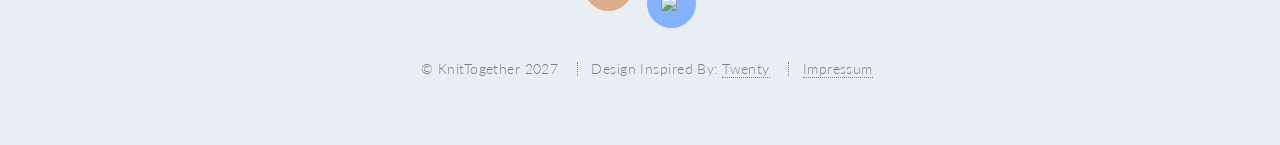
==== commit 2cffa00a: "Remove senior researchers, sponsors and info boxes; link first edition; program TBA Co-Authored-By: " ====
--- a/index.html
+++ b/index.html
@@ -141,7 +141,8 @@
 
           <h3 class="desc-heading">What Happens at KnitTogether?</h3>
           <p>
-            This is only the second edition. We develop the program partly based on the input we receive from the
+            This is only the second edition; you can find the website of the first edition here:
+              <a href="https://knittogether.github.io/kt25/" target="_blank">KnitTogether'25</a>. We develop the program partly based on the input we receive from the
             participants. KnitTogether is not a summer school; this means there may be a few lecture-style formats
             such as 1–2 keynotes, but most of the program is interactive. Nobody is forced to do anything – anyone
             who needs a break or does not feel comfortable can withdraw at any time.
@@ -173,55 +174,6 @@
           <footer>
             <a href="https://forms.gle/HC3tJPJ282X1T9WR9" target="_blank" class="button secondary" style="width: 100%">Indicate Your Interest</a>
           </footer>
-        </section>
-
-        <section class="wrapper style1 container special">
-          <div class="row">
-            <div class="col-4 col-12-narrower">
-              <span class="icon solid featured fa-calendar-week"></span>
-              <header>
-                <h3>Program</h3>
-              </header>
-              <div style="text-align: left">
-                <div class="row gtr-uniform" style="margin-bottom: 2rem">
-                  <div class="col-6 col-12-narrower"><span class="icon solid fa-star"></span> Keynotes</div>
-                  <div class="col-6 col-12-narrower"><span class="icon solid fa-tools"></span> Workshops</div>
-                </div>
-                <div class="row gtr-uniform" style="margin-bottom: 2rem">
-                  <div class="col-6 col-12-narrower"><span class="icon solid fa-laptop"></span> Tutorials</div>
-                  <div class="col-6 col-12-narrower">
-                    <span class="icon solid fa-chalkboard-teacher"></span> Mentoring
-                  </div>
-                </div>
-                <div class="row gtr-uniform">
-                  <div class="col-6 col-12-narrower"><span class="icon solid fa-brain"></span> Brainstorming</div>
-                  <div class="col-6 col-12-narrower"><span class="icon solid fa-users"></span> Social Activities</div>
-                </div>
-                <div class="row gtr-uniform">
-                  <div class="col-12 col-12-narrower">
-                    <a href="program.html" class="button secondary" style="width: 100%">Learn More</a>
-                  </div>
-                </div>
-              </div>
-            </div>
-            <div class="col-4 col-12-narrower">
-              <span class="icon solid featured fa-home"></span>
-              <header>
-                <h3>Accomodation</h3>
-              </header>
-              <p style="text-align: left">Details about the accommodation will follow soon.</p>
-            </div>
-            <div class="col-4 col-12-narrower">
-              <span class="icon solid featured fa-map-marker-alt"></span>
-              <header>
-                <h3>Area</h3>
-              </header>
-              <p style="text-align: left">
-                The event takes place near Fano, a town on the Adriatic coast in the Marche region of Italy. More
-                details about the area will follow soon.
-              </p>
-            </div>
-          </div>
         </section>
 
         <section class="wrapper style3 container special-alt">
@@ -253,57 +205,6 @@
         </section>
       </article>
 
-      <!-- Mentors -->
-      <section class="wrapper style1 container" style="padding-top: 1rem">
-        <div class="row gtr-uniform" style="margin-bottom: 2rem">
-          <div class="col-12" style="text-align: center">
-            <h3>Senior Researchers</h3>
-          </div>
-        </div>
-        <div id="senior-researchers" class="row gtr-uniform" style="margin-bottom: 2rem">
-          <div class="senior col-3" style="text-align: center">
-            <img src="images/agnieszka_falenska.jpg" alt="Agnieszka Faleńska" class="organizer-img" />
-            <h4>Agnieszka Faleńska</h4>
-            <p>University of Stuttgart</p>
-          </div>
-          <div class="senior col-3" style="text-align: center">
-            <img src="images/anne_lauscher.jpg" alt="Anne Lauscher" class="organizer-img" />
-            <h4>Anne Lauscher</h4>
-            <p>University of Hamburg</p>
-          </div>
-          <div class="senior col-3" style="text-align: center">
-            <img src="images/barbara_plank.jpg" alt="Barbara Plank" class="organizer-img" />
-            <h4>Barbara Plank</h4>
-            <p>LMU Munich</p>
-          </div>
-          <div class="senior col-3" style="text-align: center">
-            <img src="images/diego_frassinelli.png" alt="Diego Frassinelli" class="organizer-img" />
-            <h4>Diego Frassinelli</h4>
-            <p>LMU Munich</p>
-          </div>
-          <div class="senior col-3" style="text-align: center">
-            <img src="images/gabriella_lapesa.jpg" alt="Gabriella Lapesa" class="organizer-img" />
-            <h4>Gabriella Lapesa</h4>
-            <p>HHU Düsseldorf, GESIS</p>
-          </div>
-          <div class="senior col-3" style="text-align: center">
-            <img src="images/goran_glavas.jpg" alt="Goran Glavaš" class="organizer-img" />
-            <h4>Goran Glavaš</h4>
-            <p>University of Würzburg</p>
-          </div>
-          <div class="senior col-3" style="text-align: center">
-            <img src="images/rico_sennrich.jpeg" alt="Rico Sennrich" class="organizer-img" />
-            <h4>Rico Sennrich</h4>
-            <p>University of Zurich</p>
-          </div>
-          <div class="senior col-3" style="text-align: center">
-            <img src="images/flor_plaza.png" alt="Flor Plaza" class="organizer-img" />
-            <h4>Flor Plaza</h4>
-            <p>Leiden University</p>
-          </div>
-        </div>
-      </section>
-
       <!-- ORGANIZERS -->
       <section class="wrapper style1 container" style="padding-top: 1rem">
         <div class="row gtr-uniform" style="margin-bottom: 2rem">
@@ -341,32 +242,6 @@
             <img src="images/matteo_melis.jpeg" alt="Matteo Melis" class="organizer-img" />
             <h4>Matteo Melis</h4>
             <p>HHU Düsseldorf</p>
-          </div>
-        </div>
-      </section>
-
-      <!-- SPONSORS -->
-      <section class="wrapper style4 container" style="padding-top: 1rem">
-        <div class="row gtr-uniform" style="margin-bottom: 2rem">
-          <div class="col-12" style="text-align: center">
-            <h3>Sponsors</h3>
-          </div>
-        </div>
-        <div class="row gtr-uniform" style="margin-bottom: 2rem">
-          <div class="col-4">
-            <div class="sponsor-container">
-              <img src="images/iris_logo.png" alt="IRIS" class="sponsor-img" />
-            </div>
-          </div>
-          <div class="col-4">
-            <div class="sponsor-container">
-              <img src="images/HSLU_logo.png" alt="HSLU" class="sponsor-img" />
-            </div>
-          </div>
-          <div class="col-4">
-            <div class="sponsor-container">
-              <img src="images/gscl_logo.svg" alt="GSCL" class="sponsor-img" />
-            </div>
           </div>
         </div>
       </section>
@@ -442,10 +317,6 @@
         }
 
         setInterval(function () {
-          shufflePeople("#senior-researchers", ".senior");
-        }, 10000);
-
-        setInterval(function () {
           shufflePeople("#organizers", ".organizer");
         }, 10000);
       });
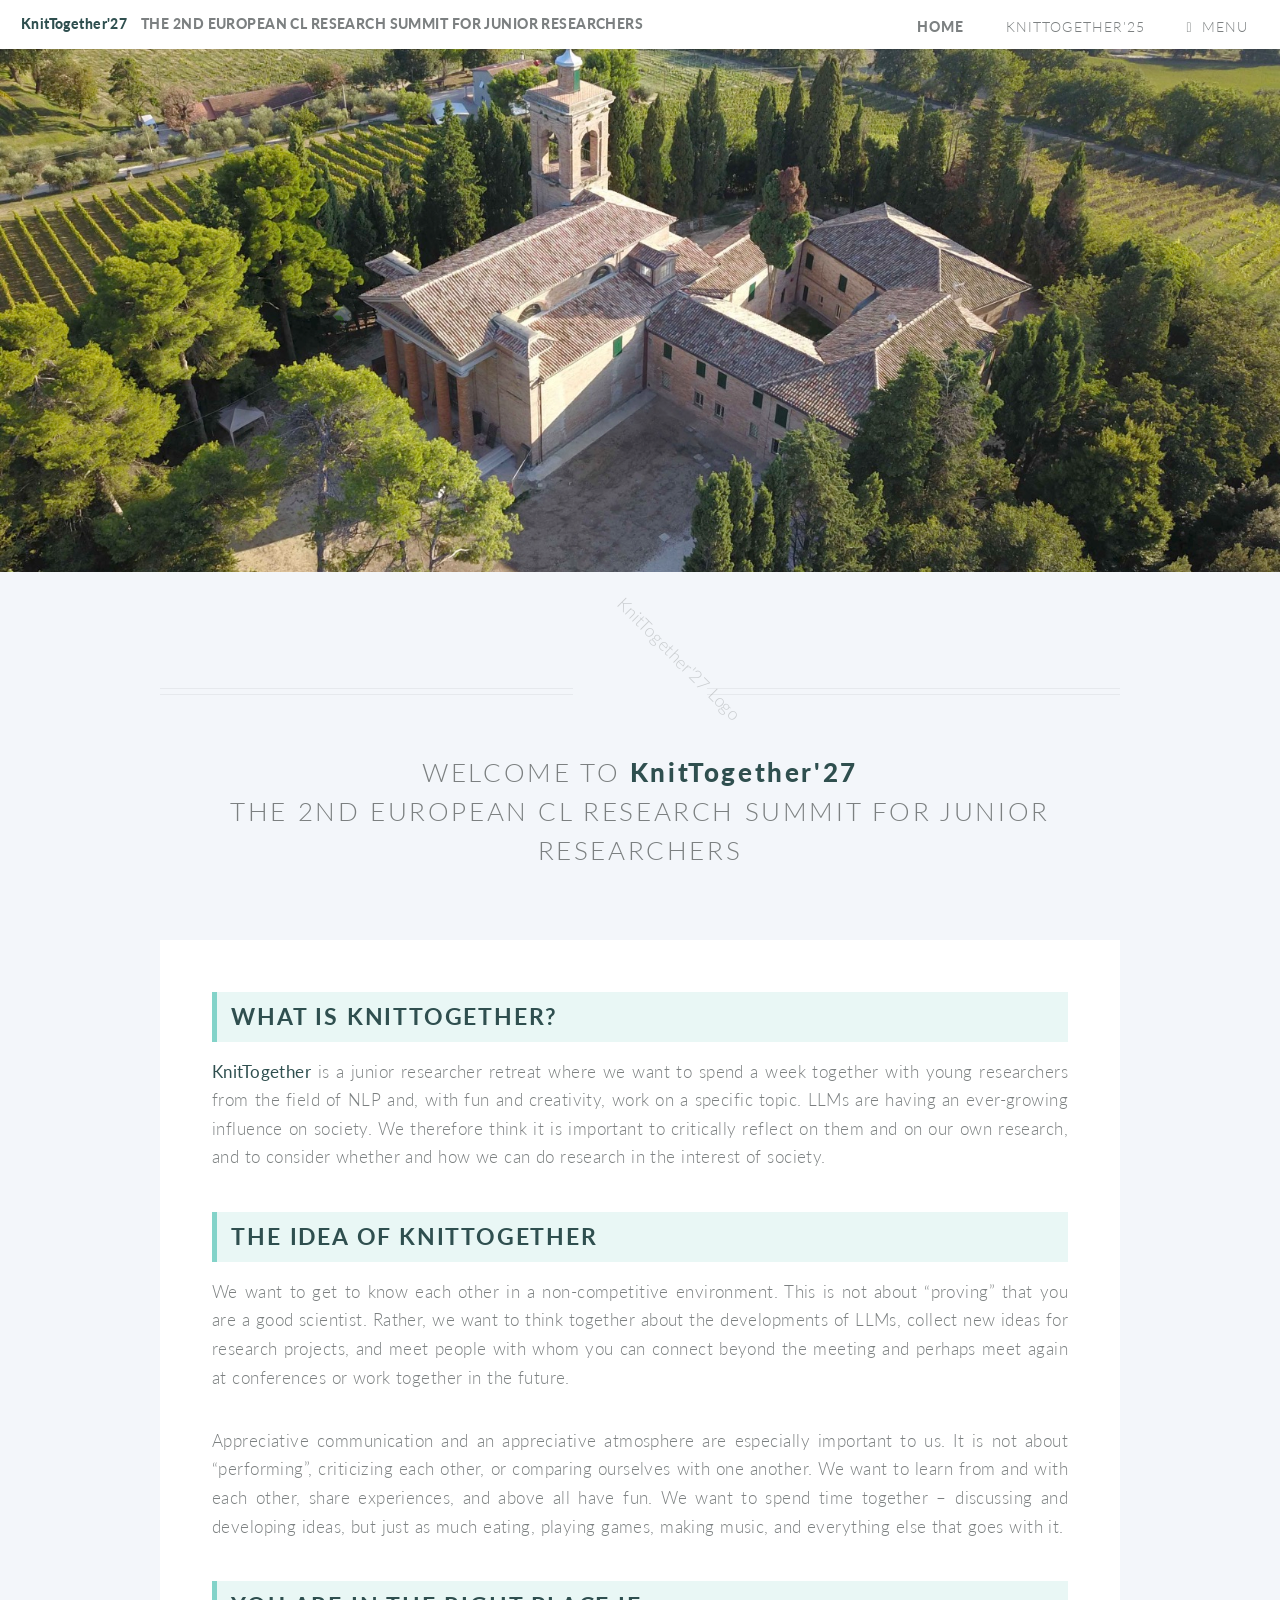
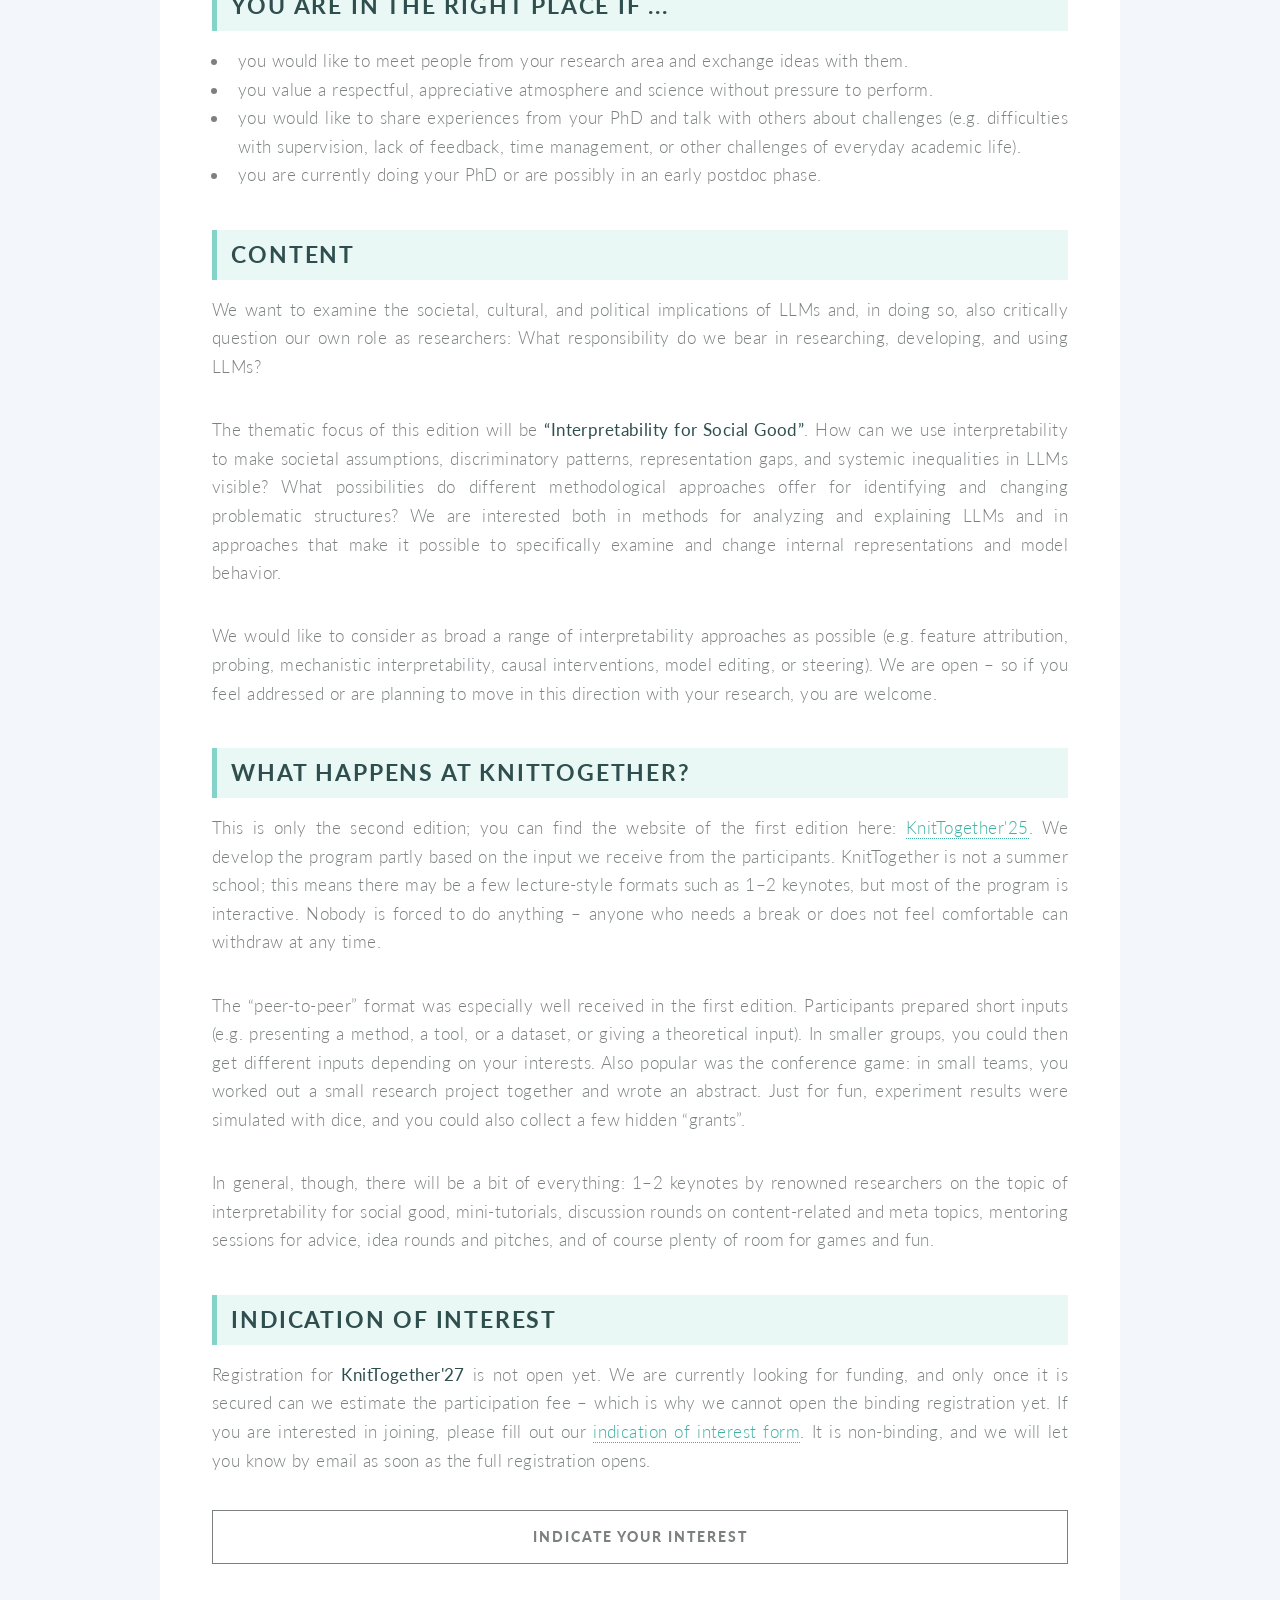
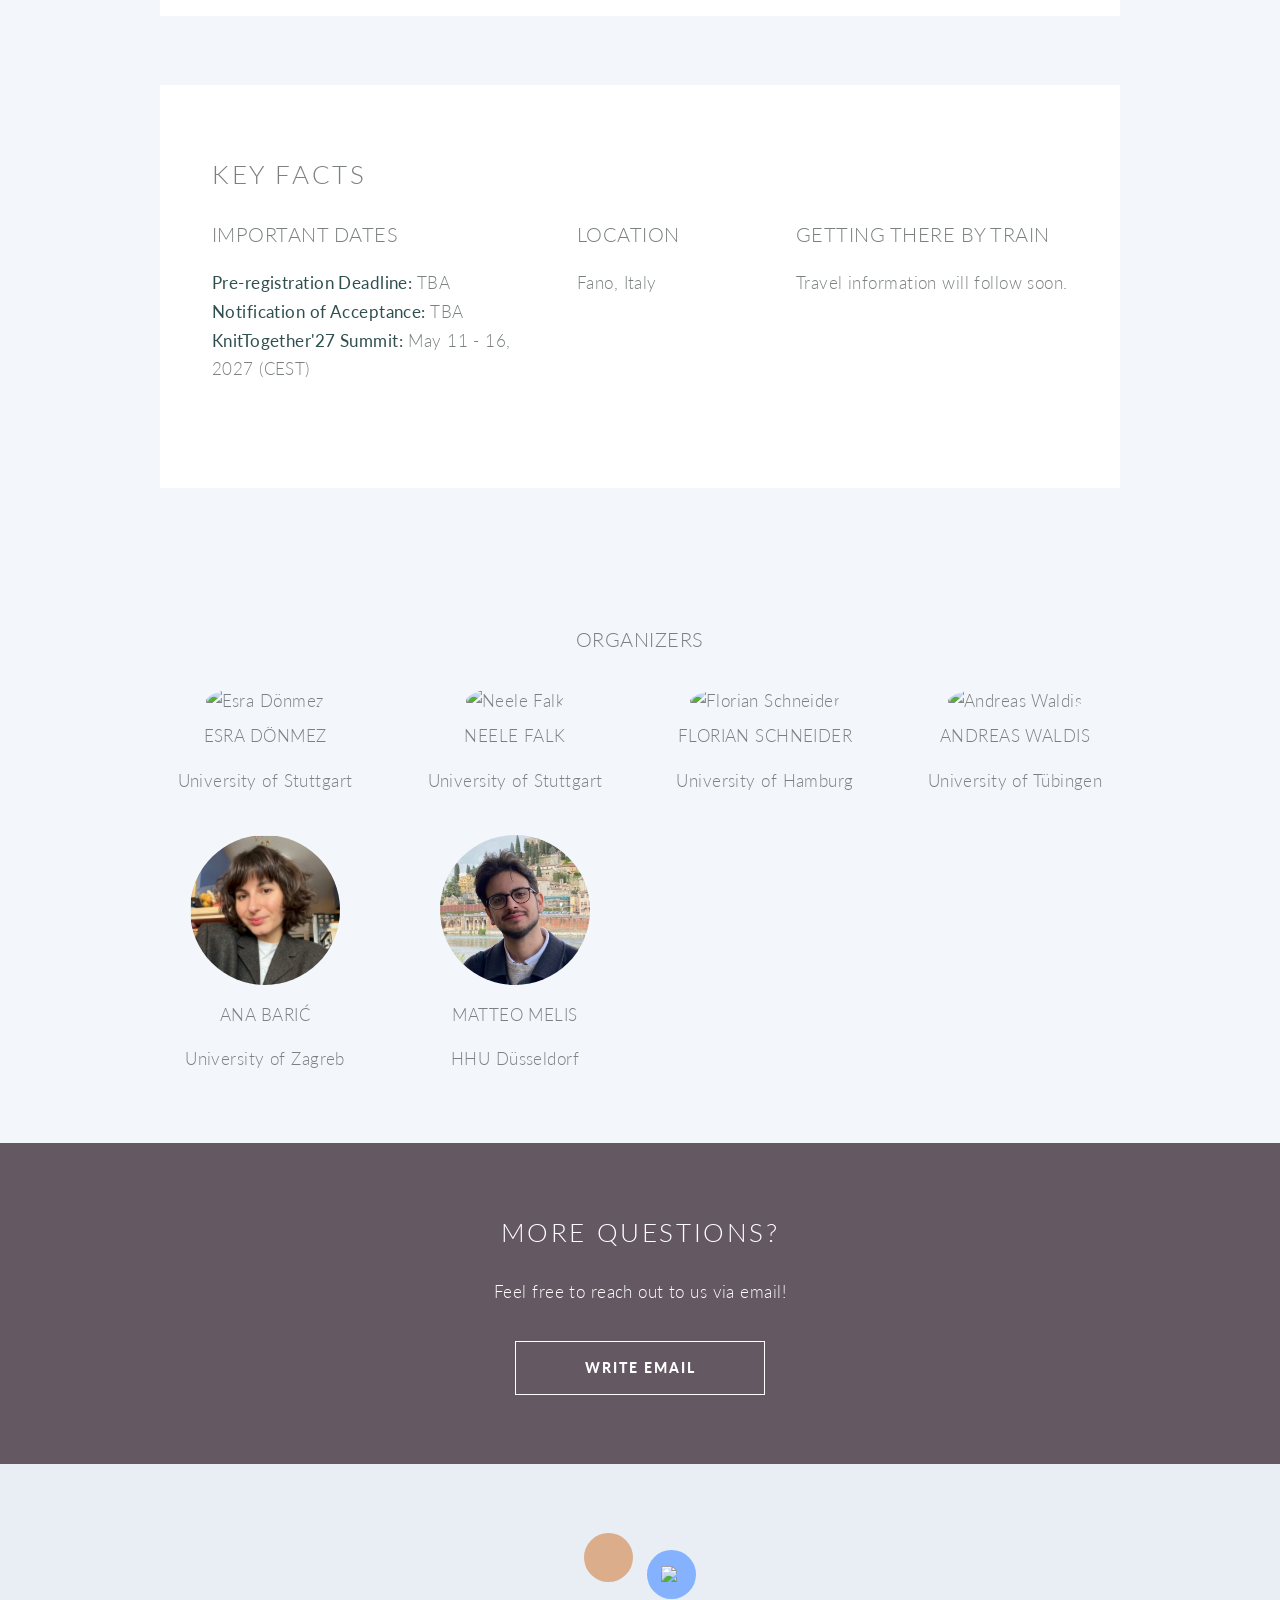
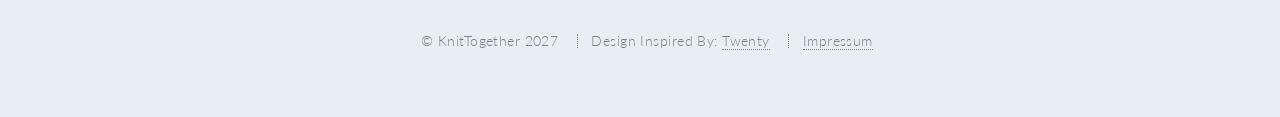
==== commit 21a0266a: "Update Andreas Waldis's affiliation Co-Authored-By: Claude Opus 5.5 <noreply@anthropic.com>" ====
--- a/index.html
+++ b/index.html
@@ -231,7 +231,7 @@
           <div class="organizer col-3" style="text-align: center">
             <img src="images/andreas.jpg" alt="Andreas Waldis" class="organizer-img" />
             <h4>Andreas Waldis</h4>
-            <p>TU Darmstadt, Applied University of Lucerne</p>
+            <p>University of Tübingen</p>
           </div>
           <div class="organizer col-3" style="text-align: center">
             <img src="images/ana_baric.jpg" alt="Ana Barić" class="organizer-img" />
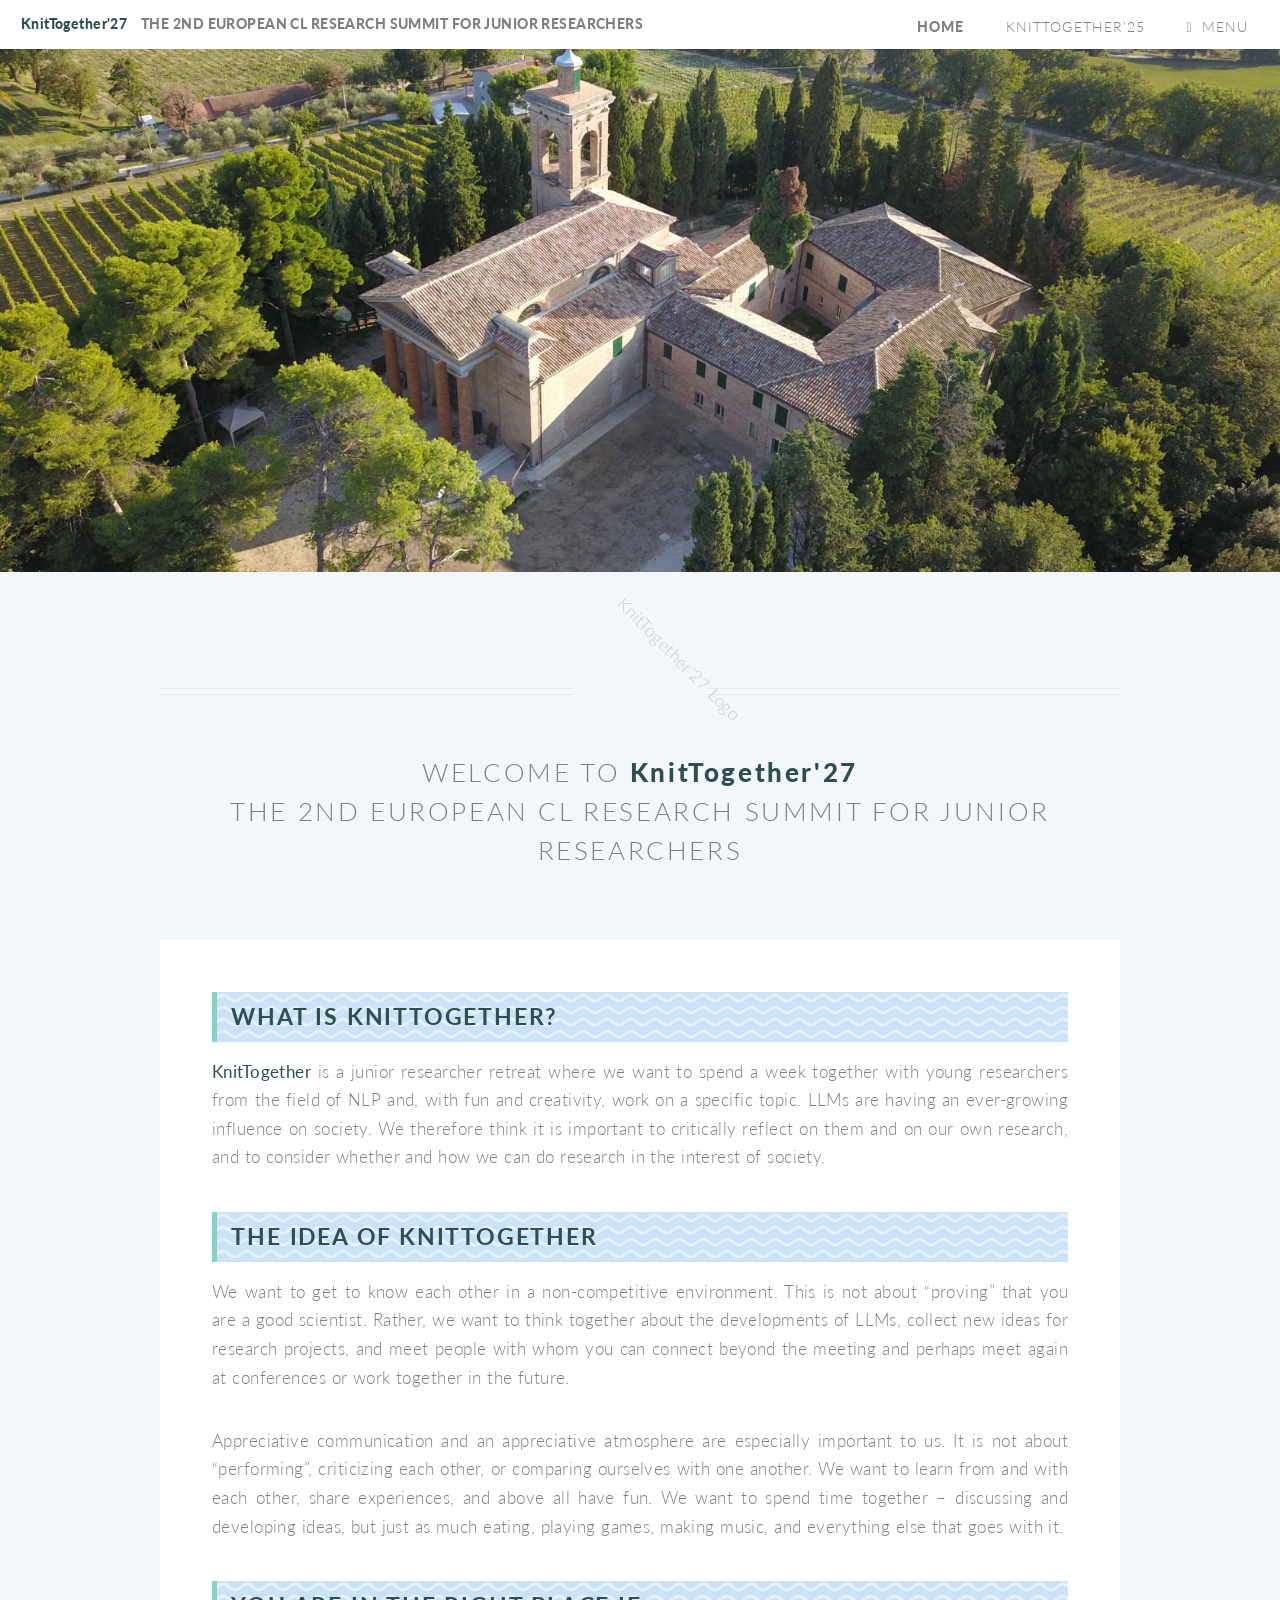
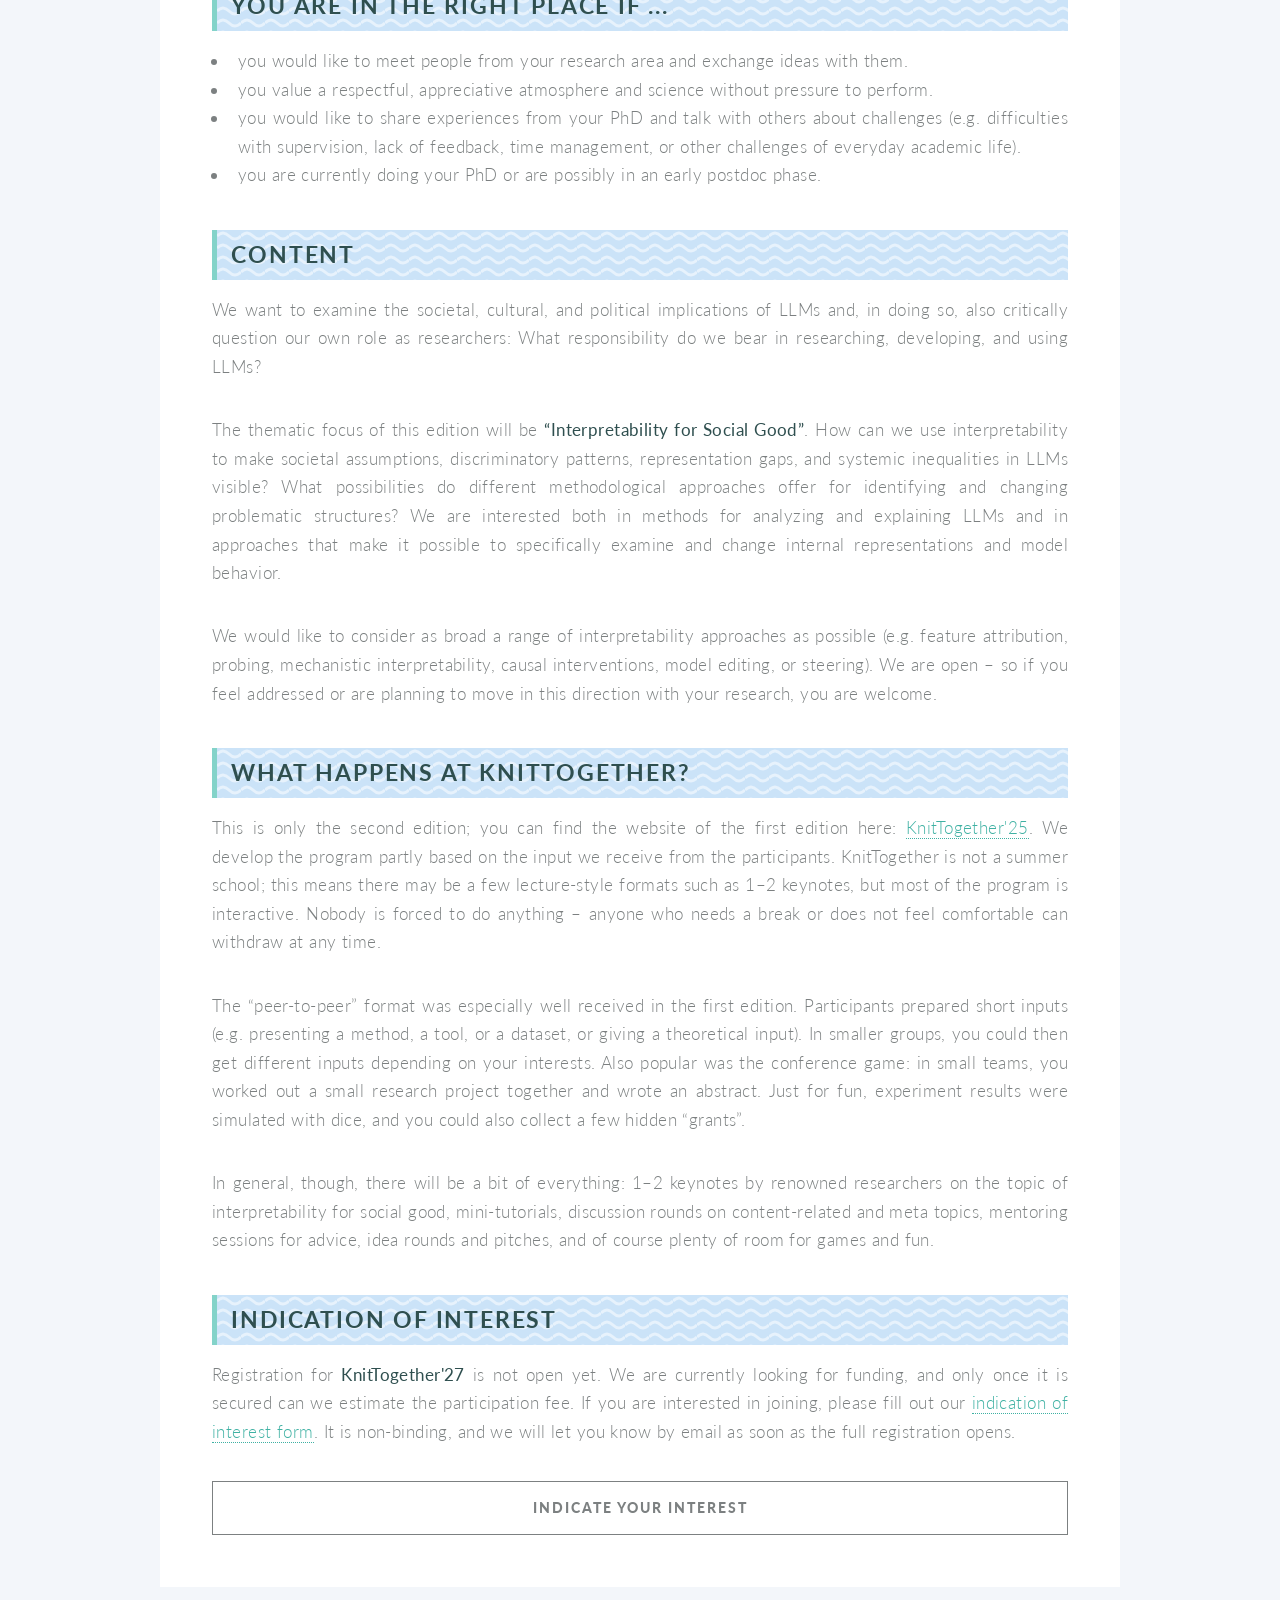
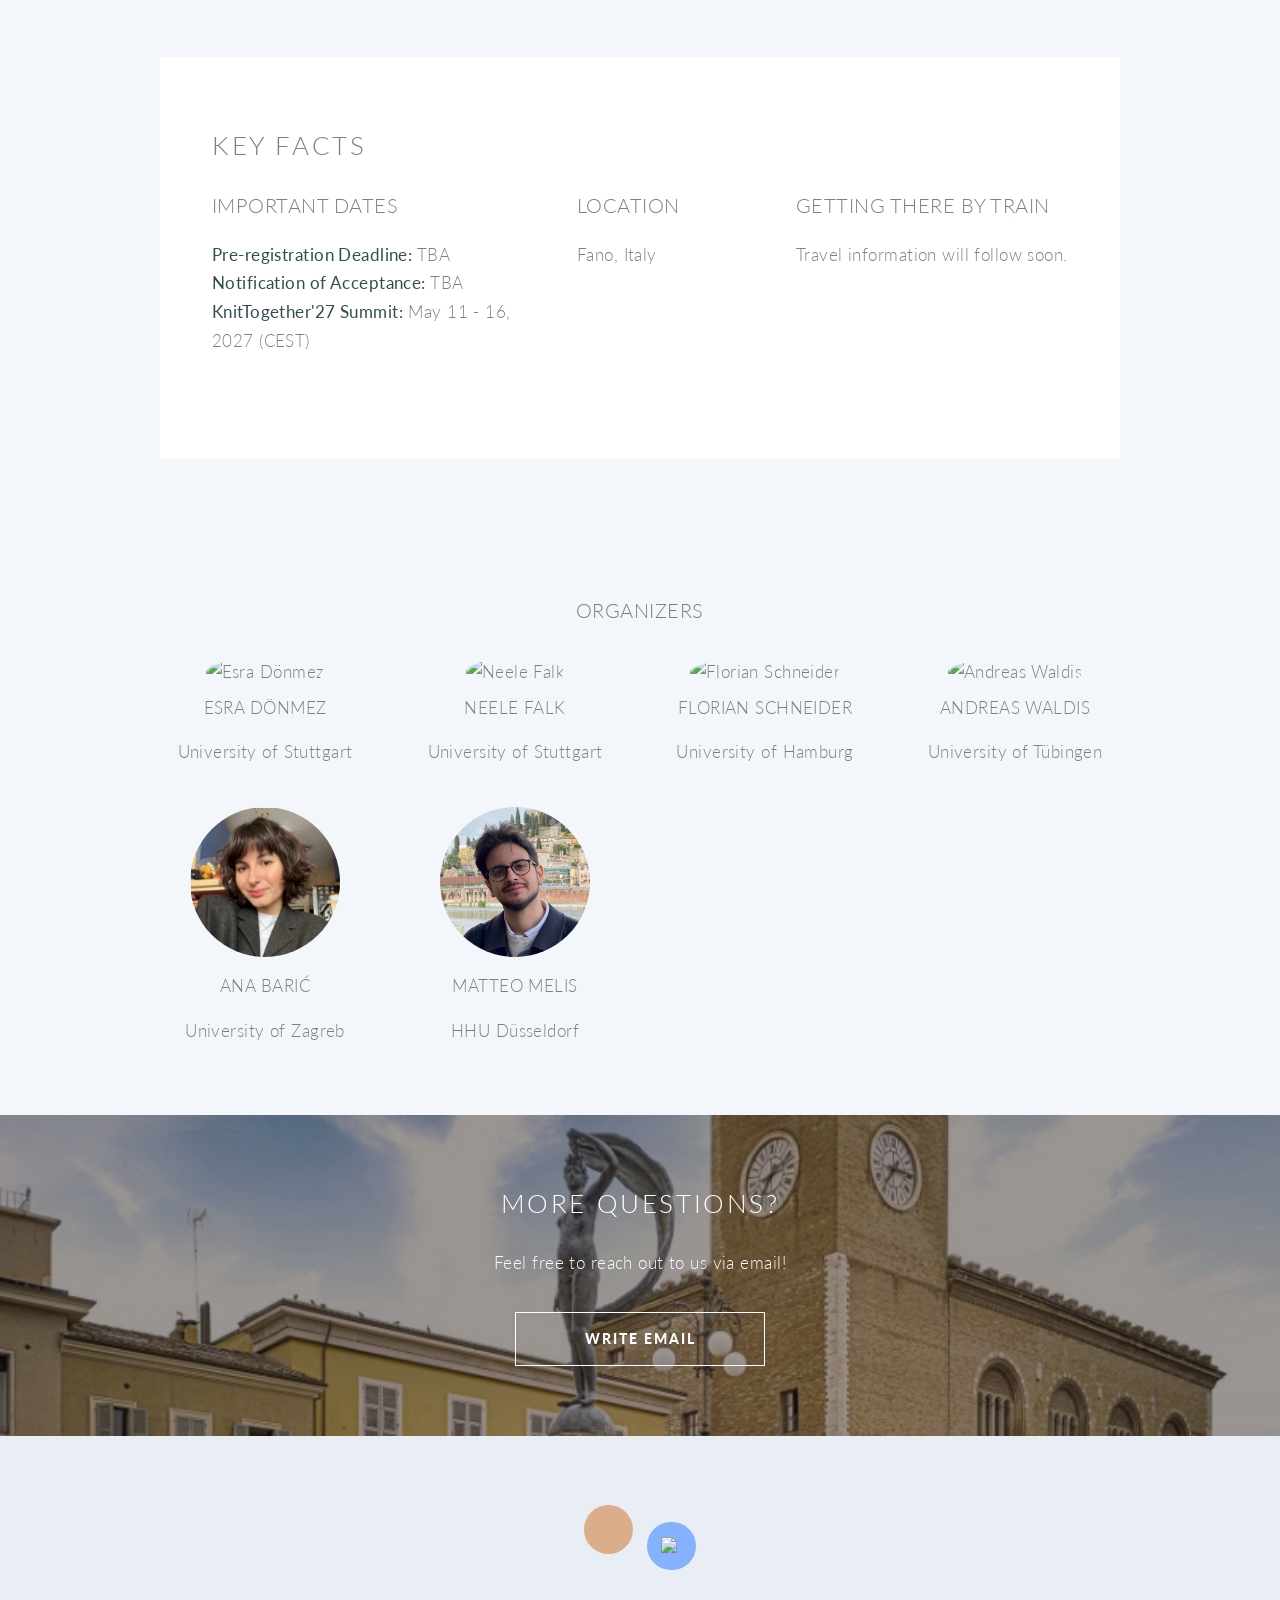
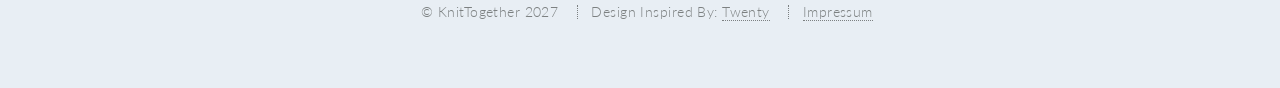
==== commit 4f42d0e8: "Shorten indication of interest text Co-Authored-By: Claude Opus 5.5 <noreply@anthropic.com>" ====
--- a/index.html
+++ b/index.html
@@ -165,8 +165,8 @@
             <h3 class="desc-heading">Indication of Interest</h3>
             <p>
               Registration for <strong>KnitTogether'27</strong> is not open yet. We are currently looking for funding, and
-              only once it is secured can we estimate the participation fee – which is why we cannot open the binding
-              registration yet. If you are interested in joining, please fill out our
+              only once it is secured can we estimate the participation fee.
+              If you are interested in joining, please fill out our
               <a href="https://forms.gle/HC3tJPJ282X1T9WR9" target="_blank">indication of interest form</a>. It is
               non-binding, and we will let you know by email as soon as the full registration opens.
             </p>
--- a/assets/css/main.css
+++ b/assets/css/main.css
@@ -2791,13 +2791,14 @@
 /* CTA */
 
 #cta {
-  background-attachment: scroll, scroll, scroll, fixed;
+  background-attachment: scroll, scroll, scroll, scroll, fixed;
   background-color: #645862;
-  background-image: url("images/light-tl.svg"), url("images/light-tr.svg"), url("images/overlay.png"),
-    url("../../images/banner.webp");
-  background-position: top left, top right, top left, bottom center;
-  background-repeat: no-repeat, no-repeat, repeat, no-repeat;
-  background-size: 25em, 25em, auto, cover;
+  background-image: linear-gradient(rgba(30, 20, 25, 0.45), rgba(30, 20, 25, 0.45)),
+    url("images/light-tl.svg"), url("images/light-tr.svg"), url("images/overlay.png"),
+    url("../../images/fano.jpg");
+  background-position: top left, top left, top right, top left, center center;
+  background-repeat: no-repeat, no-repeat, no-repeat, repeat, no-repeat;
+  background-size: cover, 25em, 25em, auto, cover;
   color: #fff;
   padding: 5em;
   text-align: center;
@@ -3628,7 +3629,9 @@
   text-transform: uppercase;
   letter-spacing: 0.08em;
   text-align: left;
-  background: rgba(131, 211, 201, 0.18);
+  background-color: #cbe3f8;
+  background-image: url("data:image/svg+xml,%3Csvg xmlns='http://www.w3.org/2000/svg' width='24' height='12'%3E%3Cpath d='M0 6 Q6 0 12 6 T24 6' fill='none' stroke='%23e7f2fc' stroke-width='3'/%3E%3C/svg%3E");
+  background-repeat: repeat;
   border-left: 5px solid #83d3c9;
   padding: 0.5rem 0.9rem;
   margin: 2.5rem 0 1rem 0;
